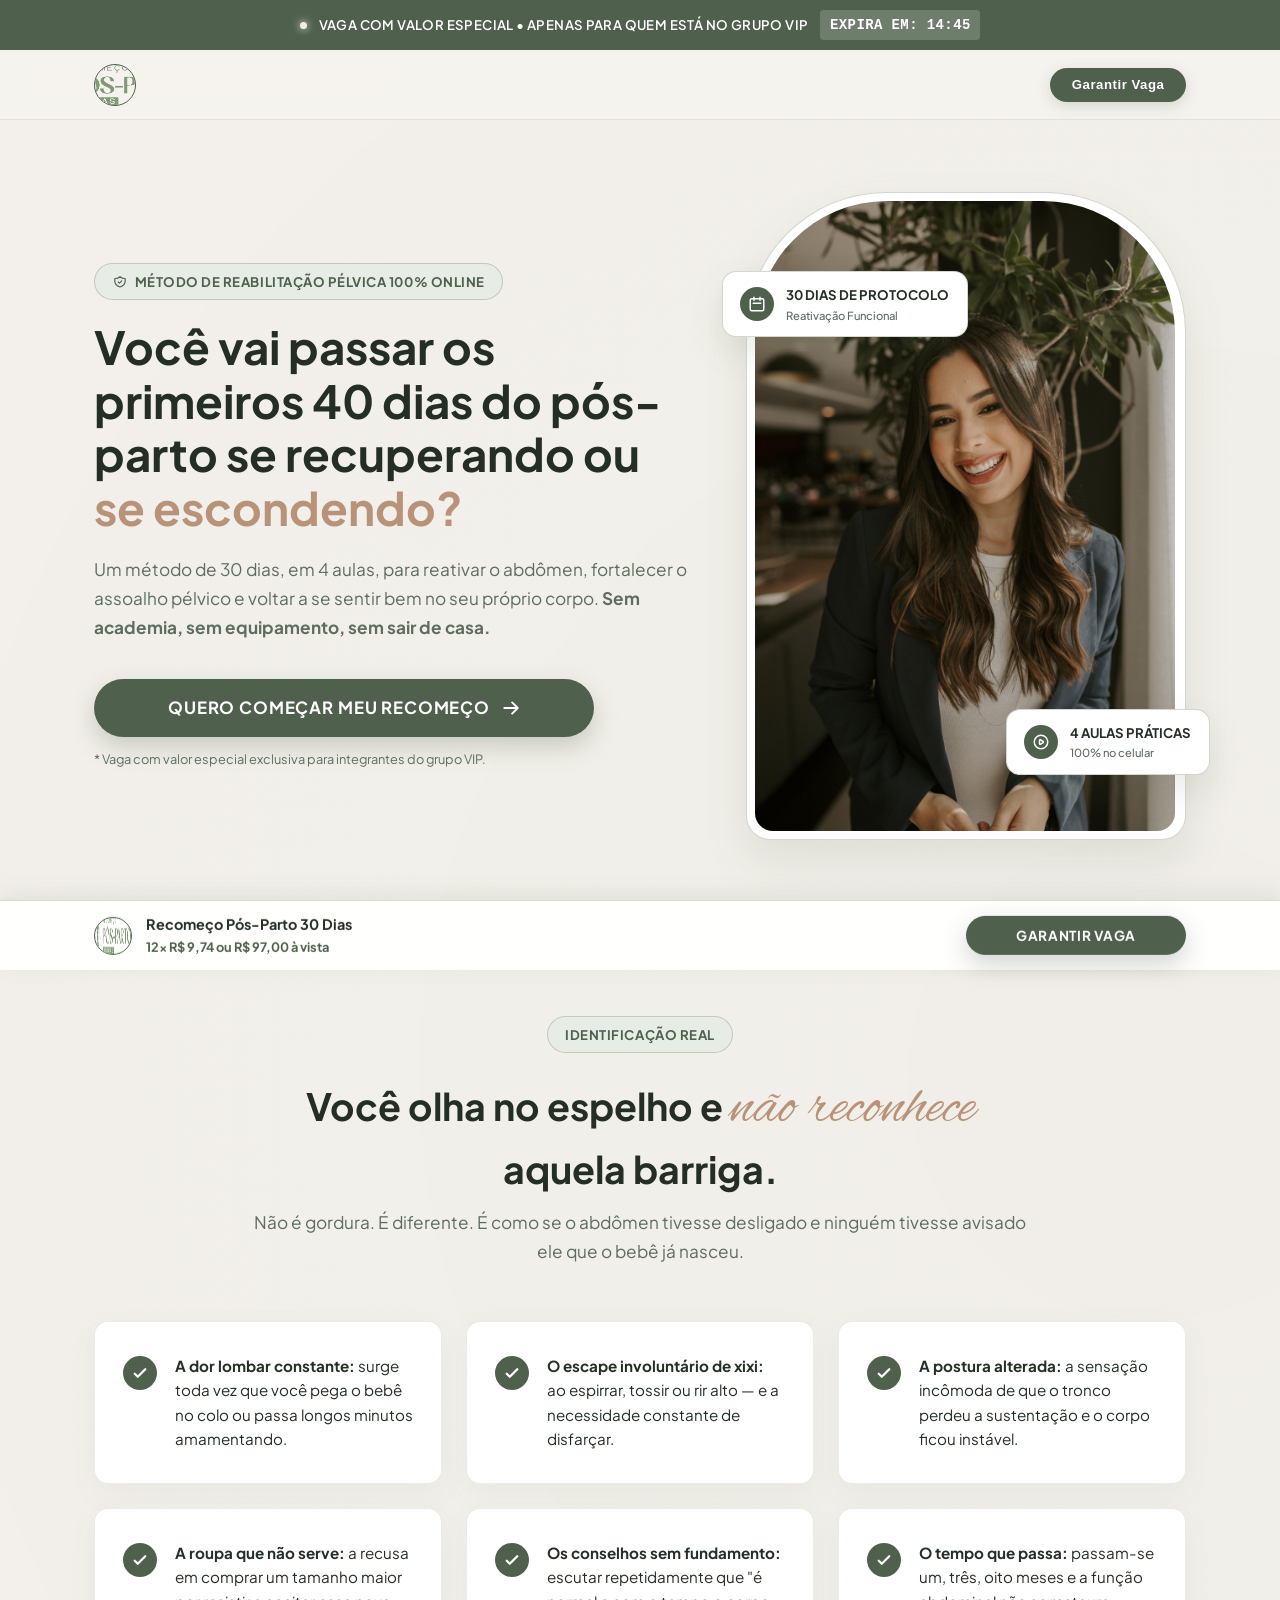
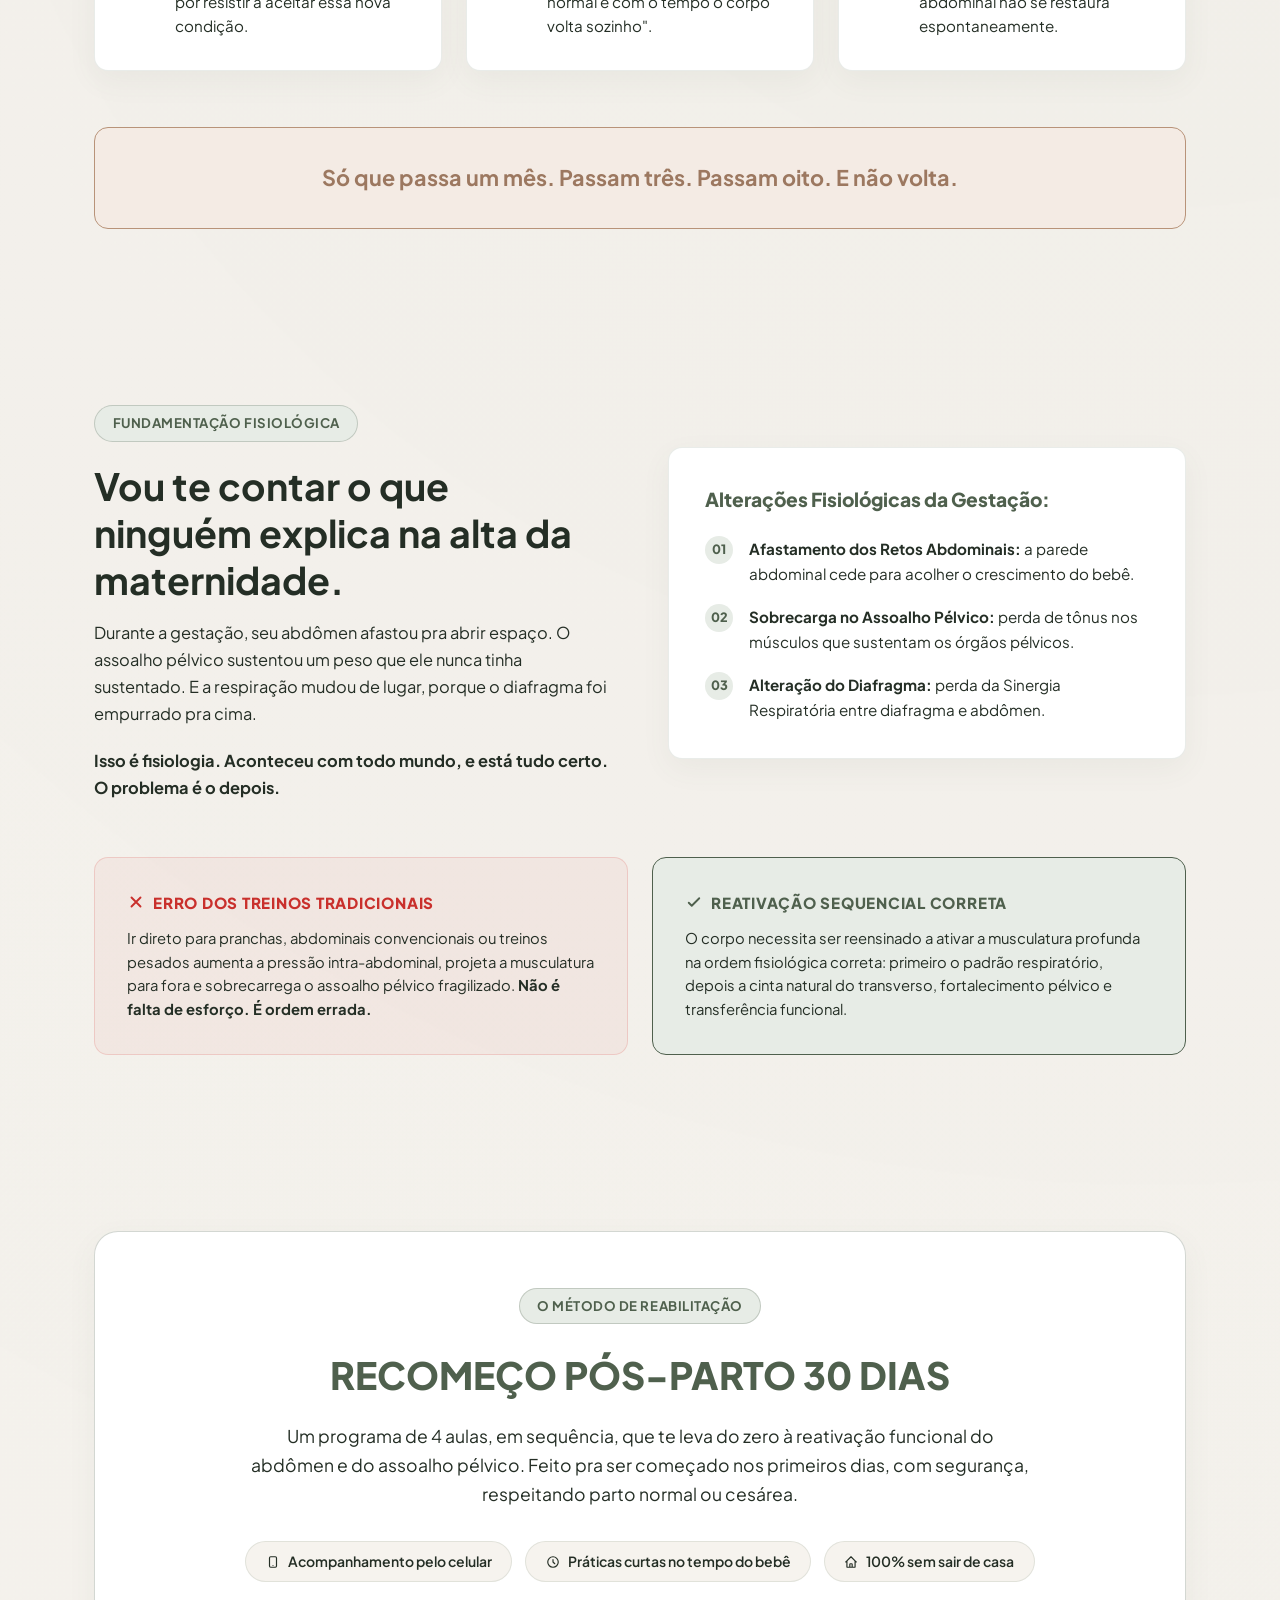
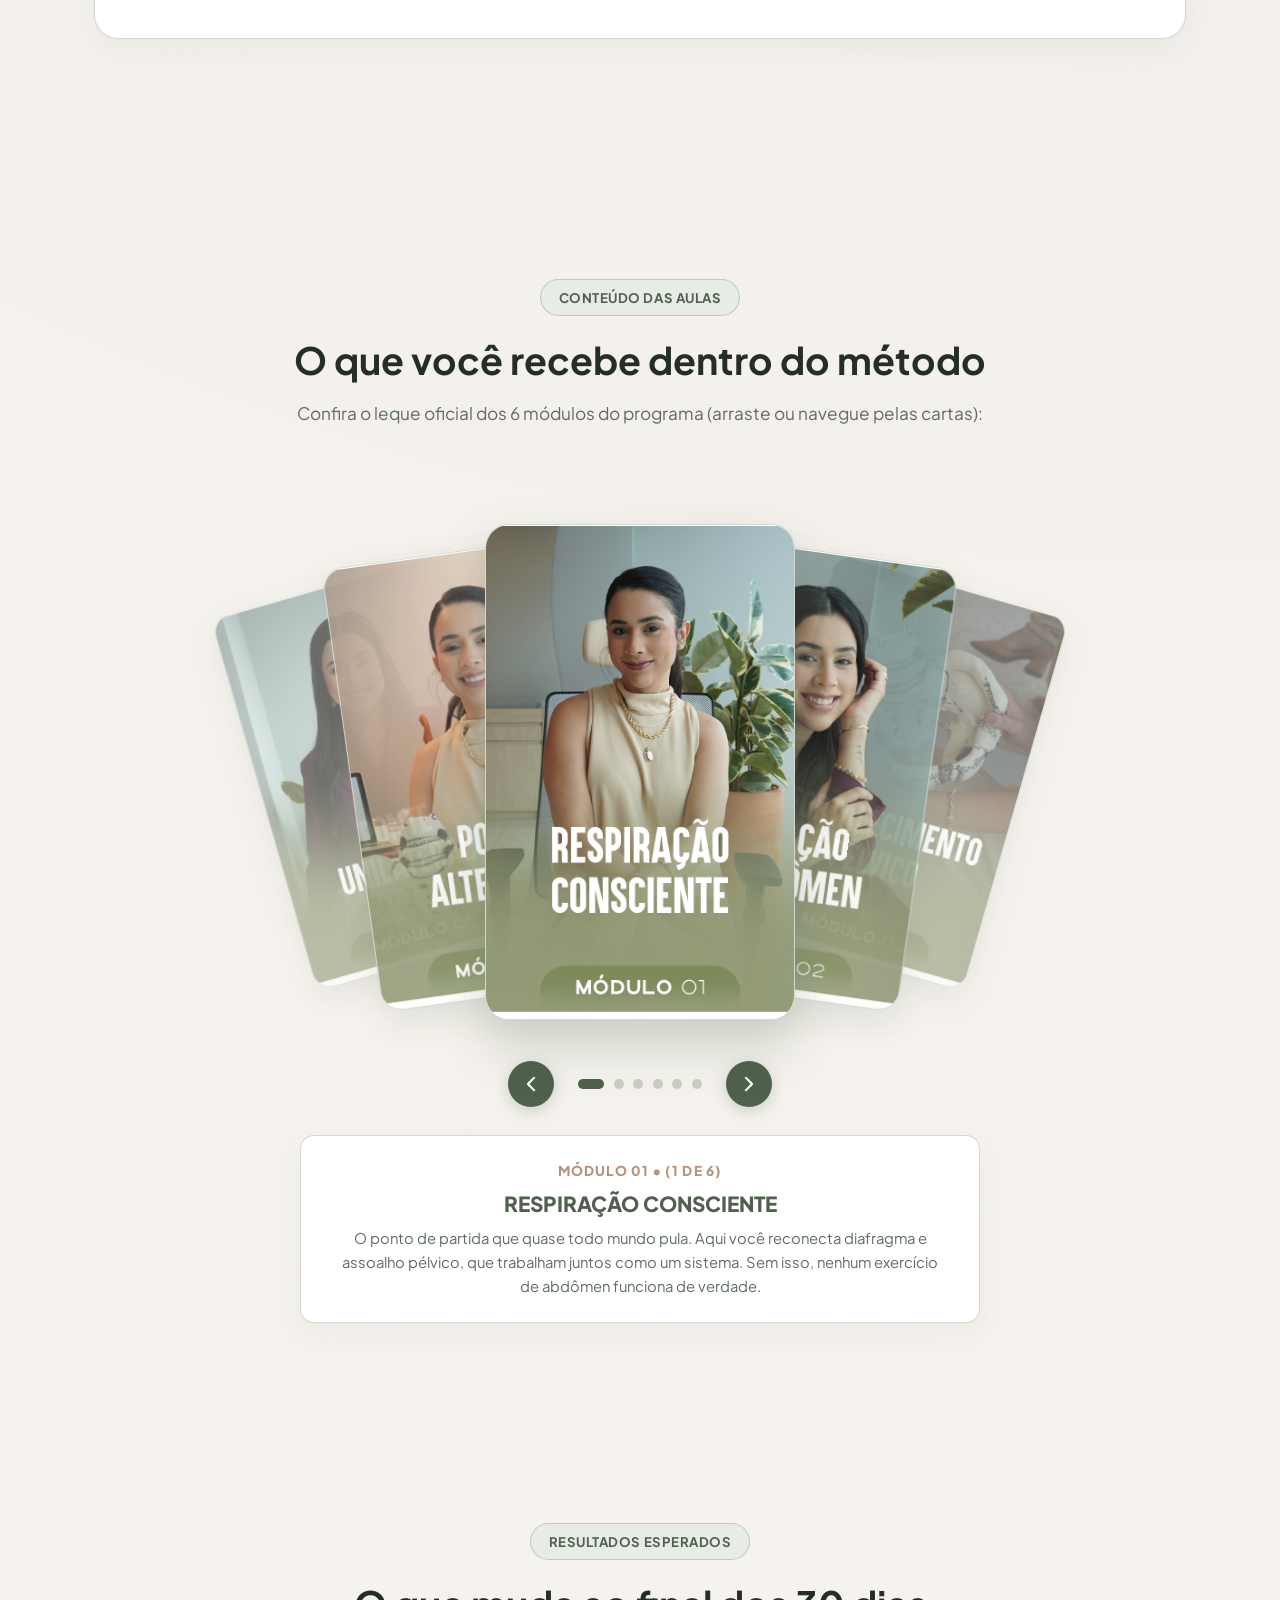
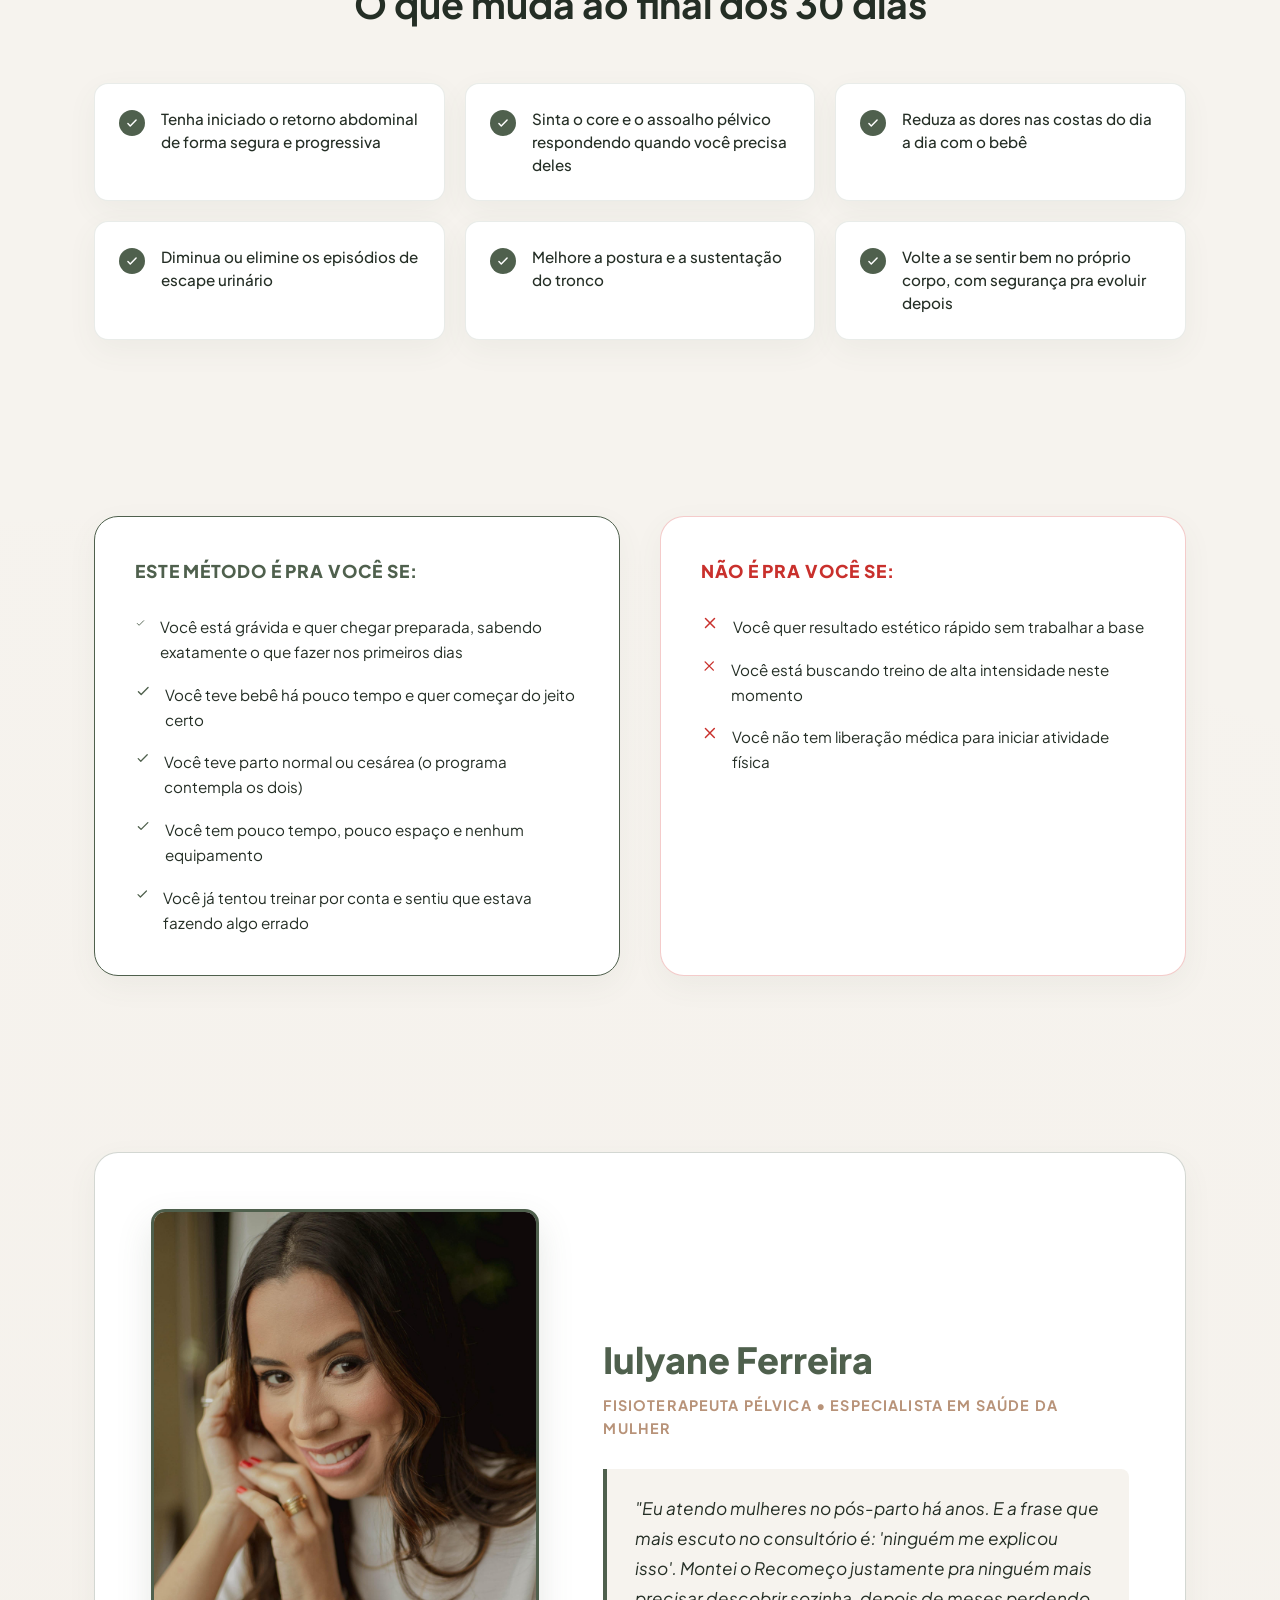
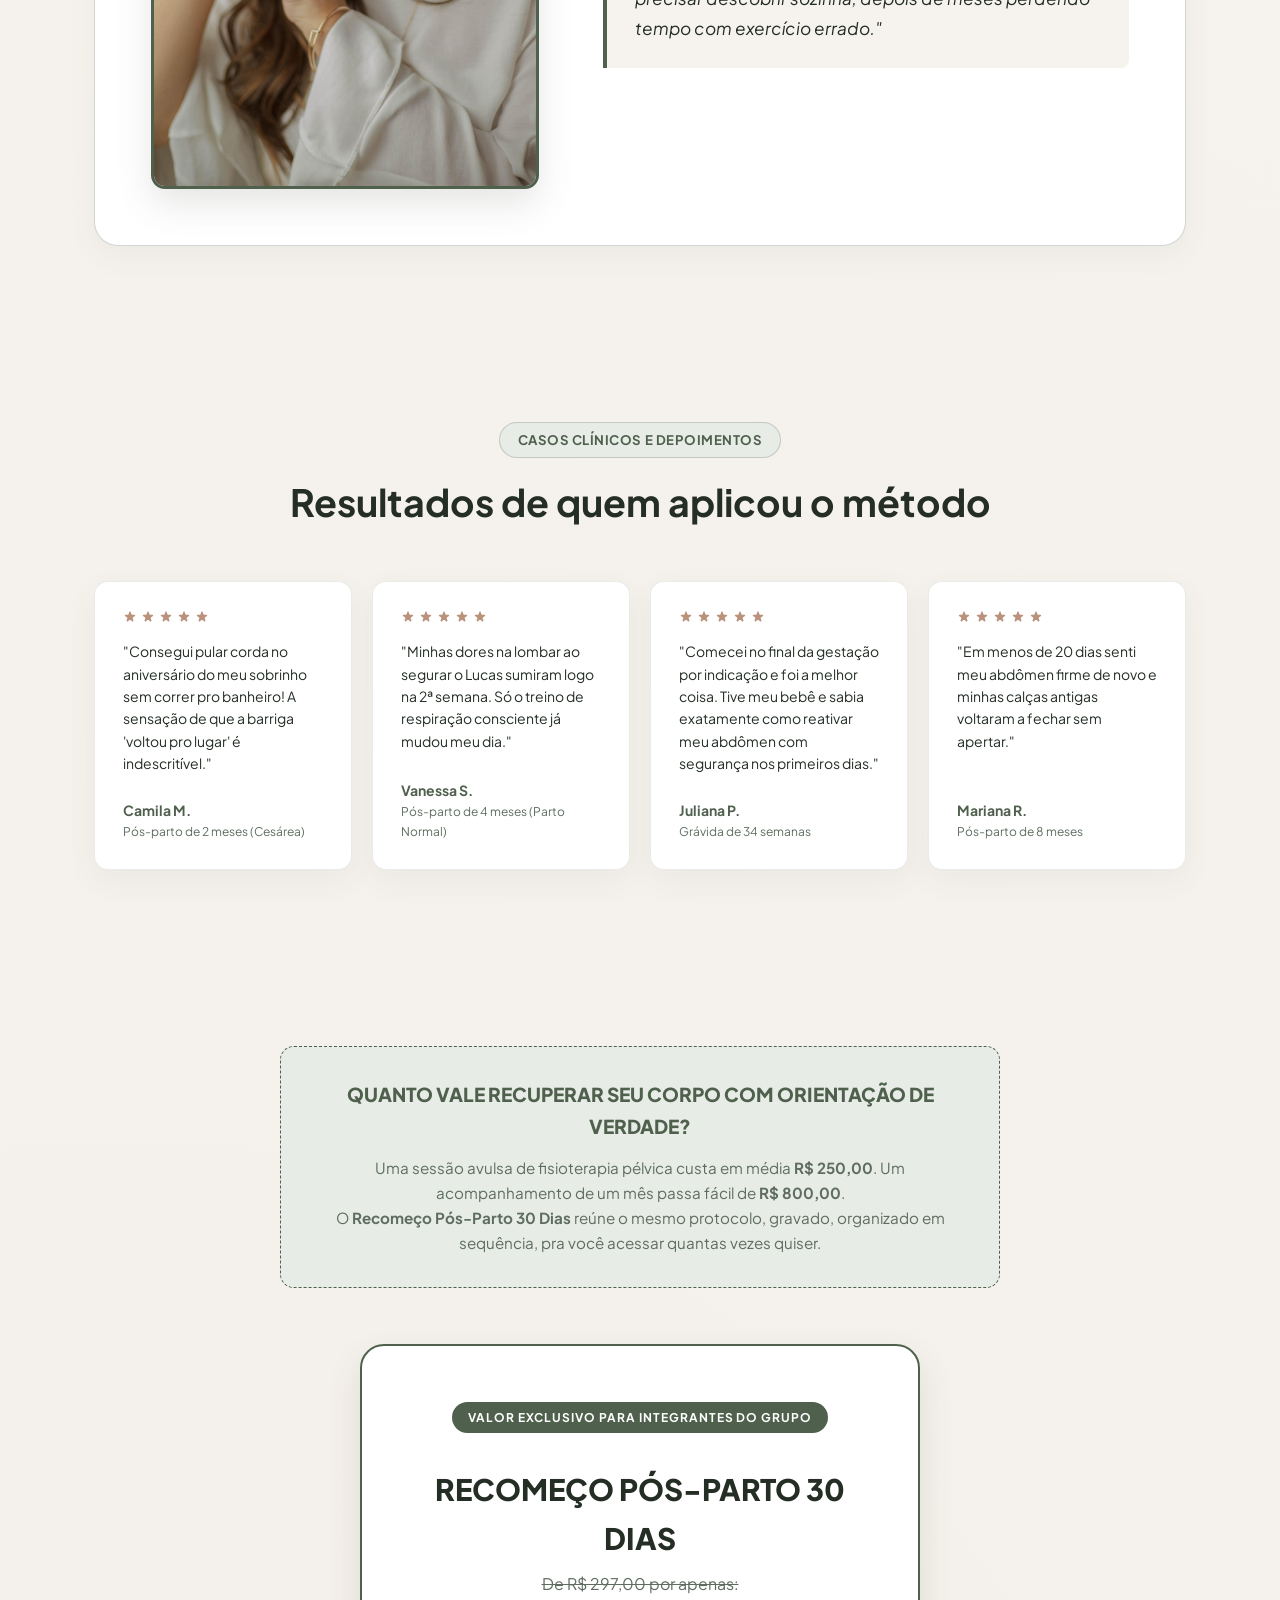
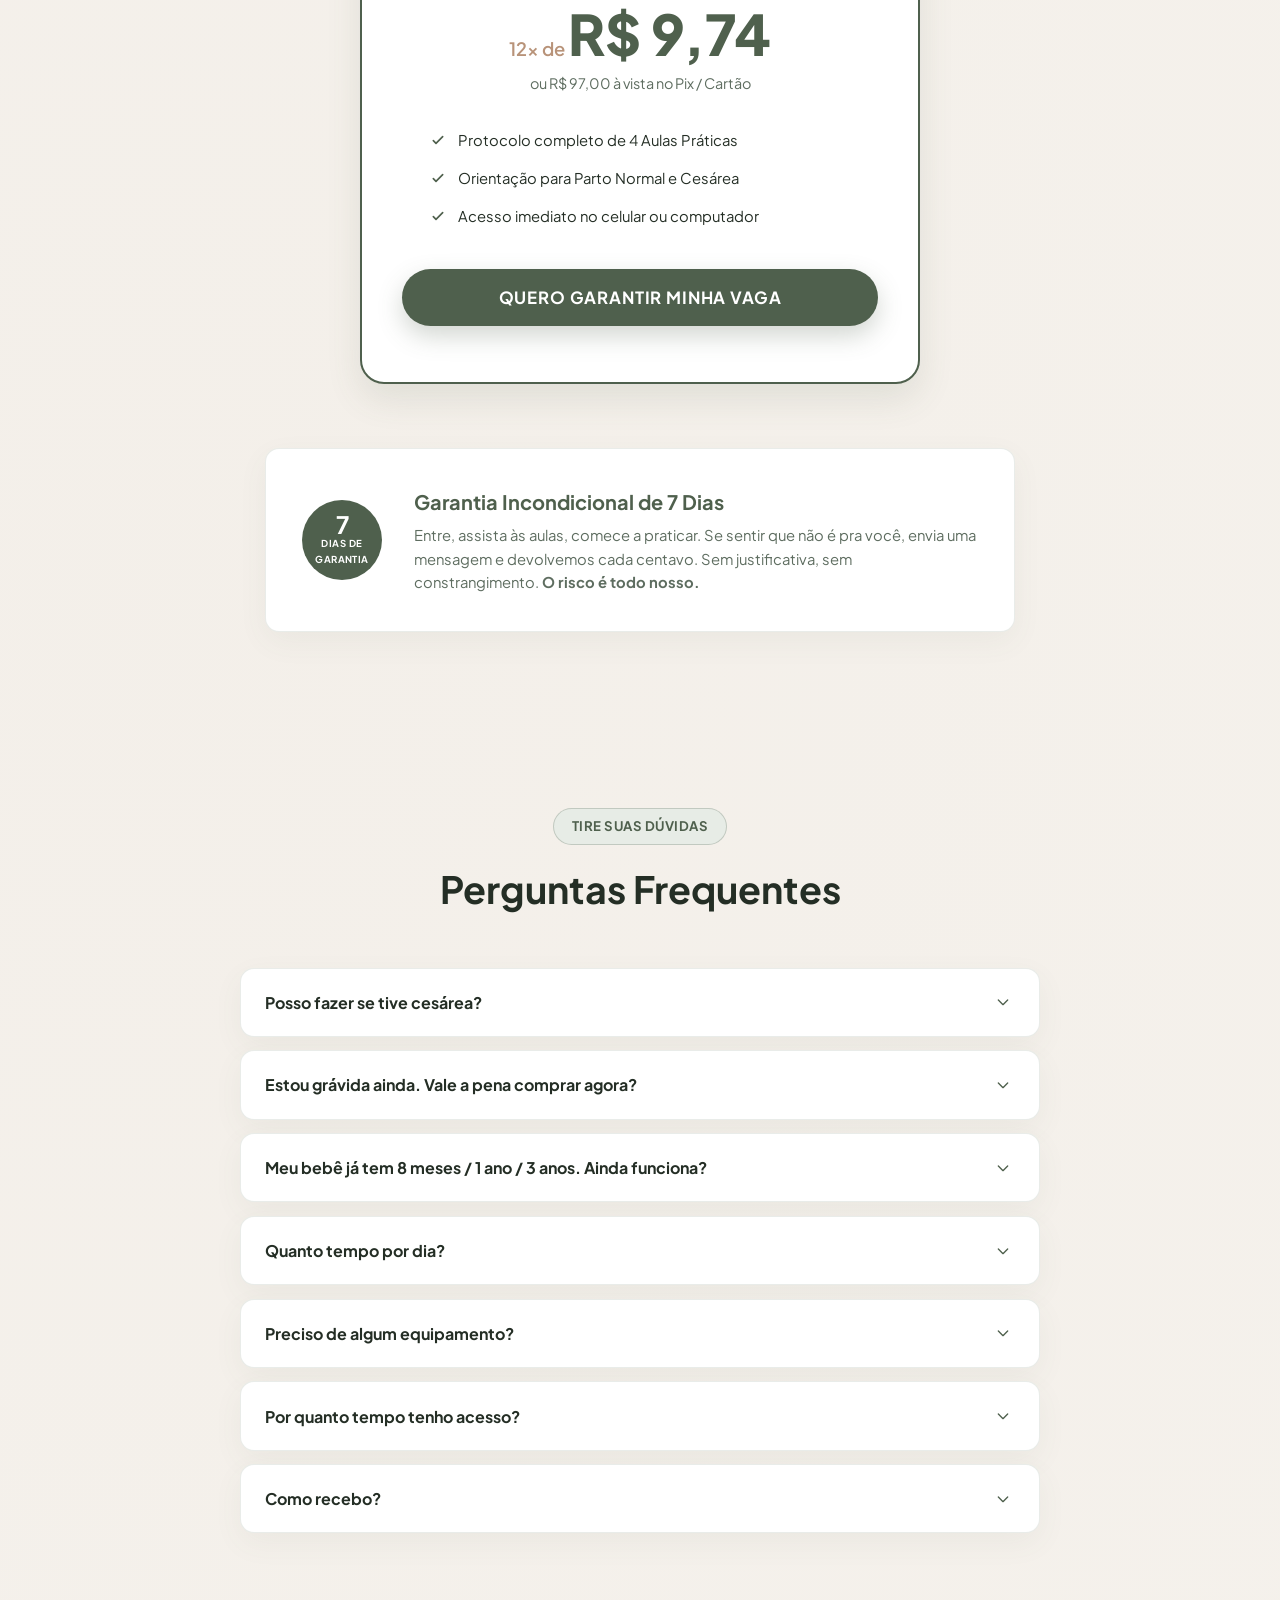
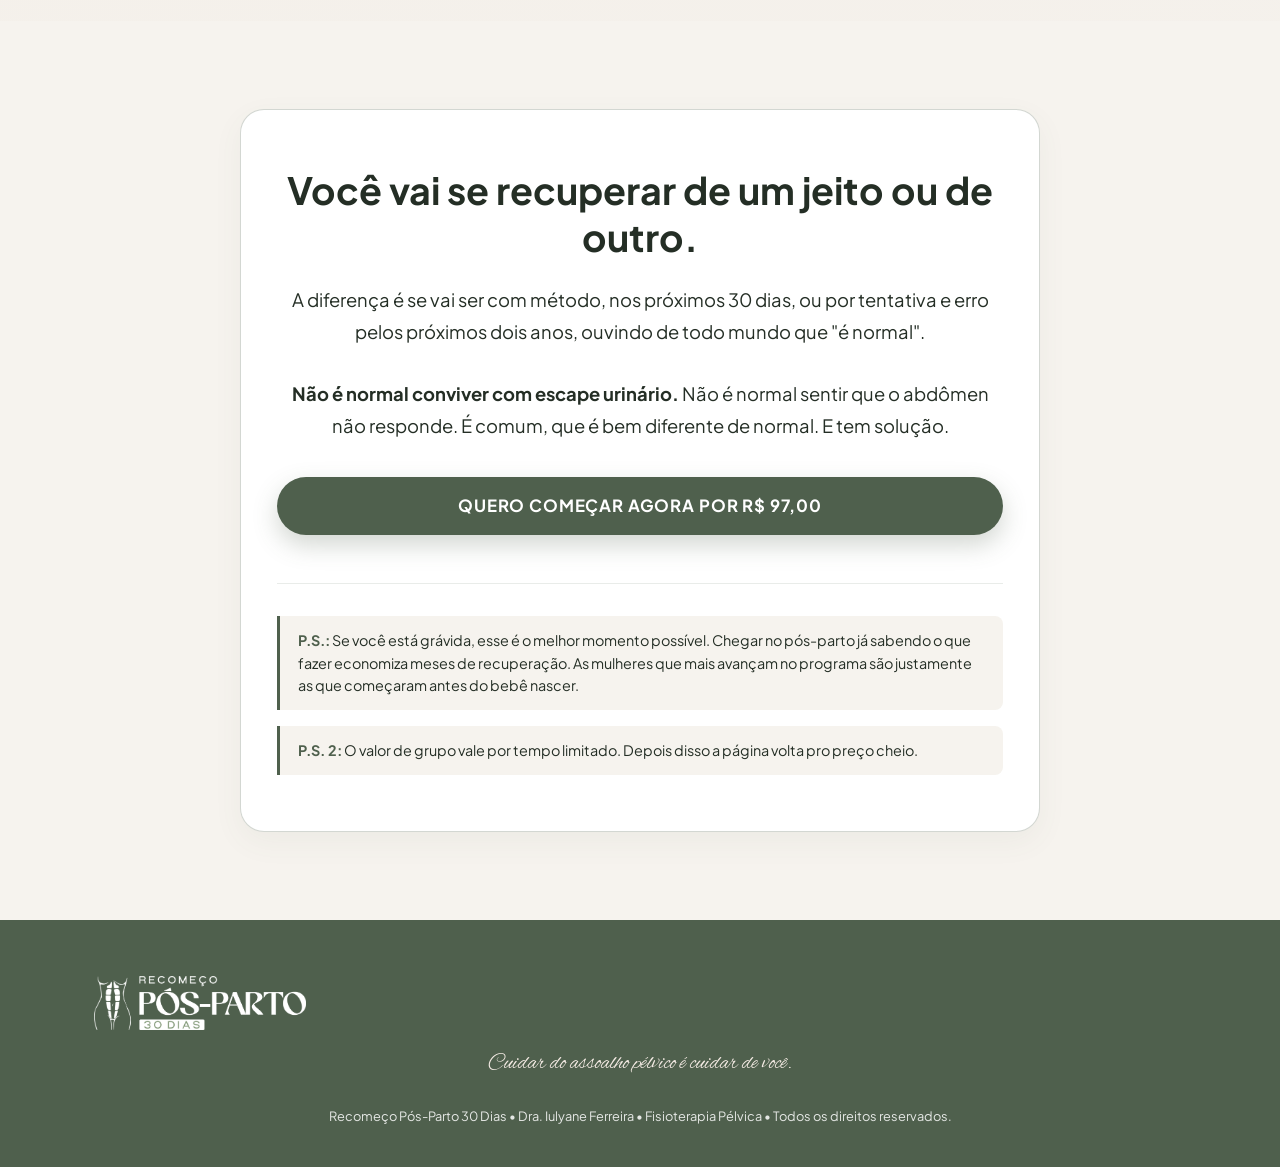
==== index.html @ 19f6bda5 "Initial commit: site fisioiuly Co-Authored-By: Claude Sonnet 5 <noreply@anthropic.com>" ====
<!DOCTYPE html>
<html lang="pt-BR">
<head>
  <meta charset="UTF-8">
  <meta name="viewport" content="width=device-width, initial-scale=1.0">
  
  <!-- 1. TITLE E DESCRIPTION -->
  <title>Recomeço Pós-Parto 30 Dias | Dra. Iulyane Ferreira</title>
  <meta name="description" content="Método de 30 dias para reativação abdominal e fortalecimento pélvico no pós-parto. Vagas com valor especial exclusivas para o grupo VIP. Garanta a sua.">
  <meta name="author" content="Iulyane Ferreira">

  <!-- 5. ROBOTS E CANONICAL -->
  <meta name="robots" content="index, follow, max-image-preview:large">
  <link rel="canonical" href="https://recomecoposparto.com.br/recomeco-30-dias">

  <!-- 3. OPEN GRAPH & TWITTER CARDS -->
  <meta property="og:locale" content="pt_BR">
  <meta property="og:type" content="website">
  <meta property="og:title" content="Recomeço Pós-Parto 30 Dias | Dra. Iulyane Ferreira">
  <meta property="og:description" content="Reative seu abdômen e fortaleça o assoalho pélvico em 30 dias com a Fisioterapeuta Pélvica Iulyane Ferreira. Vagas exclusivas de grupo.">
  <meta property="og:image" content="https://recomecoposparto.com.br/assets/images/logo_verde.png">
  <meta property="og:image:width" content="1200">
  <meta property="og:image:height" content="630">
  <meta property="og:image:alt" content="Logo Recomeço Pós-Parto 30 Dias - Dra. Iulyane Ferreira">
  <meta property="og:site_name" content="Recomeço Pós-Parto 30 Dias">

  <meta name="twitter:card" content="summary_large_image">
  <meta name="twitter:title" content="Recomeço Pós-Parto 30 Dias | Dra. Iulyane Ferreira">
  <meta name="twitter:description" content="Programa de 30 dias para reativação funcional abdominal e pélvica no pós-parto.">
  <meta name="twitter:image" content="https://recomecoposparto.com.br/assets/images/logo_verde.png">

  <!-- FAVICON LOCAL -->
  <link rel="icon" type="image/png" sizes="32x32" href="assets/images/logo_verde.png">
  <link rel="apple-touch-icon" href="assets/images/logo_verde.png">

  <!-- Google Fonts: Alex Brush (Assinatura) + Plus Jakarta Sans + Cormorant Garamond -->
  <link rel="preconnect" href="https://fonts.googleapis.com">
  <link rel="preconnect" href="https://fonts.gstatic.com" crossorigin>
  <link href="https://fonts.googleapis.com/css2?family=Alex+Brush&family=Cormorant+Garamond:ital,wght@0,400;0,600;0,700;1,400&family=Plus+Jakarta+Sans:wght@300;400;500;600;700;800&display=swap" rel="stylesheet">
  
  <!-- Stylesheet -->
  <link rel="stylesheet" href="styles.css">

  <!-- 2. SCHEMA.ORG ESPECÍFICO DE CURSO (JSON-LD) -->
  <script type="application/ld+json">
  {
    "@context": "https://schema.org",
    "@type": "Course",
    "name": "Recomeço Pós-Parto 30 Dias",
    "description": "Programa de 30 dias, em 4 aulas, para reativar o abdômen, fortalecer o assoalho pélvico e restaurar a função corporal no pós-parto.",
    "provider": {
      "@type": "Person",
      "name": "Iulyane Ferreira",
      "jobTitle": "Fisioterapeuta Pélvica",
      "image": "assets/images/iuly_1.jpg"
    },
    "courseMode": "online",
    "educationalCredentialAwarded": "Certificado de Conclusão do Método Recomeço",
    "hasCourseInstance": {
      "@type": "CourseInstance",
      "courseMode": "online",
      "courseWorkload": "PT4H",
      "offers": {
        "@type": "Offer",
        "price": "97.00",
        "priceCurrency": "BRL",
        "availability": "https://schema.org/LimitedAvailability",
        "url": "https://pay.hub.la/Tvap7CYGVwoqxXPiv1IM",
        "validFrom": "2026-07-27"
      }
    }
  }
  </script>
</head>
<body>

  <!-- TOP ANNOUNCEMENT BAR -->
  <div class="top-bar">
    <div class="container top-bar-inner">
      <span class="pulse-dot"></span>
      <span>VAGA COM VALOR ESPECIAL • APENAS PARA QUEM ESTÁ NO GRUPO VIP</span>
      <span class="countdown-box">EXPIRA EM: <strong id="timer-count">14:52</strong></span>
    </div>
  </div>

  <!-- SITE HEADER / NAVBAR COM A LOGO OFICIAL VERDE -->
  <header class="site-header">
    <div class="container nav-wrapper">
      <div class="brand-logo">
        <img src="assets/images/logo_verde.png" alt="Logo Oficial Recomeço Pós-Parto 30 Dias - Dra. Iulyane Ferreira" class="brand-logo-img">
      </div>
      <button type="button" class="nav-cta open-modal-btn">Garantir Vaga</button>
    </div>
  </header>

  <main id="main-content">
    <!-- SEÇÃO 1 — ABERTURA (HERO) -->
    <section class="hero-section" id="hero">
      <div class="container hero-grid">
        <div class="hero-content">
          <div class="badge-tag">
            <svg width="14" height="14" fill="none" stroke="currentColor" stroke-width="2" viewBox="0 0 24 24"><path stroke-linecap="round" stroke-linejoin="round" d="M9 12l2 2 4-4m5.618-4.016A11.955 11.955 0 0112 2.944a11.955 11.955 0 01-8.618 3.04A12.02 12.02 0 003 9c0 5.591 3.824 10.29 9 11.622 5.176-1.332 9-6.03 9-11.622 0-1.042-.133-2.052-.382-3.016z"/></svg>
            Método de Reabilitação Pélvica 100% Online
          </div>
          
          <h1 class="hero-title">
            Você vai passar os primeiros 40 dias do pós-parto se recuperando ou <span class="text-nude">se escondendo?</span>
          </h1>
          
          <p class="hero-subtitle">
            Um método de 30 dias, em 4 aulas, para reativar o abdômen, fortalecer o assoalho pélvico e voltar a se sentir bem no seu próprio corpo. <strong>Sem academia, sem equipamento, sem sair de casa.</strong>
          </p>

          <div class="hero-cta-group">
            <button type="button" class="btn-primary open-modal-btn">
              QUERO COMEÇAR MEU RECOMEÇO
              <svg width="18" height="18" fill="none" stroke="currentColor" stroke-width="2.5" viewBox="0 0 24 24"><path stroke-linecap="round" stroke-linejoin="round" d="M13.5 4.5L21 12m0 0l-7.5 7.5M21 12H3"/></svg>
            </button>
            <span style="font-size:0.8rem; color:var(--text-muted); margin-top:0.75rem; display:block;">
              * Vaga com valor especial exclusiva para integrantes do grupo VIP.
            </span>
          </div>
        </div>

        <div class="hero-image-wrapper">
          <div class="hero-img-frame">
            <img src="assets/images/iuly_1.jpg" alt="Dra. Iulyane Ferreira sorrindo em seu consultório de fisioterapia pélvica">
            
            <div class="float-card float-card-1">
              <div class="float-icon">
                <svg width="18" height="18" fill="none" stroke="currentColor" stroke-width="2" viewBox="0 0 24 24"><path stroke-linecap="round" stroke-linejoin="round" d="M8 7V3m8 4V3m-9 8h10M5 21h14a2 2 0 002-2V7a2 2 0 00-2-2H5a2 2 0 00-2 2v12a2 2 0 002 2z"/></svg>
              </div>
              <div>
                <div>30 DIAS DE PROTOCOLO</div>
                <div style="font-size:0.7rem; font-weight:500; color:var(--text-muted);">Reativação Funcional</div>
              </div>
            </div>

            <div class="float-card float-card-2">
              <div class="float-icon">
                <svg width="18" height="18" fill="none" stroke="currentColor" stroke-width="2" viewBox="0 0 24 24"><path stroke-linecap="round" stroke-linejoin="round" d="M14.752 11.168l-3.197-2.132A1 1 0 0010 9.87v4.263a1 1 0 001.555.832l3.197-2.132a1 1 0 000-1.664z"/><path stroke-linecap="round" stroke-linejoin="round" d="M21 12a9 9 0 11-18 0 9 9 0 0118 0z"/></svg>
              </div>
              <div>
                <div>4 AULAS PRÁTICAS</div>
                <div style="font-size:0.7rem; font-weight:500; color:var(--text-muted);">100% no celular</div>
              </div>
            </div>
          </div>
        </div>
      </div>
    </section>

    <!-- SEÇÃO 2 — A DOR -->
    <section class="section-padding" id="dor">
      <div class="container">
        <div class="section-header">
          <div class="badge-tag">Identificação Real</div>
          <h2 class="section-title">
            Você olha no espelho e <span class="font-script" style="font-size:1.6em; color:var(--accent-nude);">não reconhece</span> aquela barriga.
          </h2>
          <p class="section-subtitle">
            Não é gordura. É diferente. É como se o abdômen tivesse desligado e ninguém tivesse avisado ele que o bebê já nasceu.
          </p>
        </div>

        <div class="pain-grid">
          <div class="pain-card">
            <div class="sage-check-badge">
              <svg width="18" height="18" fill="none" stroke="currentColor" stroke-width="3" viewBox="0 0 24 24"><path stroke-linecap="round" stroke-linejoin="round" d="M5 13l4 4L19 7"/></svg>
            </div>
            <p><strong>A dor lombar constante:</strong> surge toda vez que você pega o bebê no colo ou passa longos minutos amamentando.</p>
          </div>

          <div class="pain-card">
            <div class="sage-check-badge">
              <svg width="18" height="18" fill="none" stroke="currentColor" stroke-width="3" viewBox="0 0 24 24"><path stroke-linecap="round" stroke-linejoin="round" d="M5 13l4 4L19 7"/></svg>
            </div>
            <p><strong>O escape involuntário de xixi:</strong> ao espirrar, tossir ou rir alto — e a necessidade constante de disfarçar.</p>
          </div>

          <div class="pain-card">
            <div class="sage-check-badge">
              <svg width="18" height="18" fill="none" stroke="currentColor" stroke-width="3" viewBox="0 0 24 24"><path stroke-linecap="round" stroke-linejoin="round" d="M5 13l4 4L19 7"/></svg>
            </div>
            <p><strong>A postura alterada:</strong> a sensação incômoda de que o tronco perdeu a sustentação e o corpo ficou instável.</p>
          </div>

          <div class="pain-card">
            <div class="sage-check-badge">
              <svg width="18" height="18" fill="none" stroke="currentColor" stroke-width="3" viewBox="0 0 24 24"><path stroke-linecap="round" stroke-linejoin="round" d="M5 13l4 4L19 7"/></svg>
            </div>
            <p><strong>A roupa que não serve:</strong> a recusa em comprar um tamanho maior por resistir a aceitar essa nova condição.</p>
          </div>

          <div class="pain-card">
            <div class="sage-check-badge">
              <svg width="18" height="18" fill="none" stroke="currentColor" stroke-width="3" viewBox="0 0 24 24"><path stroke-linecap="round" stroke-linejoin="round" d="M5 13l4 4L19 7"/></svg>
            </div>
            <p><strong>Os conselhos sem fundamento:</strong> escutar repetidamente que "é normal e com o tempo o corpo volta sozinho".</p>
          </div>

          <div class="pain-card">
            <div class="sage-check-badge">
              <svg width="18" height="18" fill="none" stroke="currentColor" stroke-width="3" viewBox="0 0 24 24"><path stroke-linecap="round" stroke-linejoin="round" d="M5 13l4 4L19 7"/></svg>
            </div>
            <p><strong>O tempo que passa:</strong> passam-se um, três, oito meses e a função abdominal não se restaura espontaneamente.</p>
          </div>
        </div>

        <div class="pain-highlight-box">
          Só que passa um mês. Passam três. Passam oito. E não volta.
        </div>
      </div>
    </section>

    <!-- SEÇÃO 3 — A VIRADA -->
    <section class="section-padding" id="a-virada">
      <div class="container">
        <div class="turning-grid">
          <div>
            <div class="badge-tag">Fundamentação Fisiológica</div>
            <h2 class="section-title">Vou te contar o que ninguém explica na alta da maternidade.</h2>
            <p style="color:var(--text-dark); font-size:1.025rem; margin-bottom:1.25rem;">
              Durante a gestação, seu abdômen afastou pra abrir espaço. O assoalho pélvico sustentou um peso que ele nunca tinha sustentado. E a respiração mudou de lugar, porque o diafragma foi empurrado pra cima.
            </p>
            <p style="color:var(--text-dark); font-size:1.025rem;">
              <strong>Isso é fisiologia. Aconteceu com todo mundo, e está tudo certo. O problema é o depois.</strong>
            </p>
          </div>

          <div class="physiology-box">
            <h3 style="font-family: var(--font-heading); color: var(--accent-sage); font-size: 1.2rem; font-weight:800; margin-bottom: 0.5rem;">Alterações Fisiológicas da Gestação:</h3>
            <ul class="physiology-list">
              <li>
                <div class="physiology-num">01</div>
                <div><strong>Afastamento dos Retos Abdominais:</strong> a parede abdominal cede para acolher o crescimento do bebê.</div>
              </li>
              <li>
                <div class="physiology-num">02</div>
                <div><strong>Sobrecarga no Assoalho Pélvico:</strong> perda de tônus nos músculos que sustentam os órgãos pélvicos.</div>
              </li>
              <li>
                <div class="physiology-num">03</div>
                <div><strong>Alteração do Diafragma:</strong> perda da Sinergia Respiratória entre diafragma e abdômen.</div>
              </li>
            </ul>
          </div>
        </div>

        <div class="vs-comparison">
          <div class="vs-card vs-wrong">
            <h4>
              <svg width="18" height="18" fill="none" stroke="currentColor" stroke-width="2.5" viewBox="0 0 24 24"><path stroke-linecap="round" stroke-linejoin="round" d="M6 18L18 6M6 6l12 12"/></svg>
              ERRO DOS TREINOS TRADICIONAIS
            </h4>
            <p>
              Ir direto para pranchas, abdominais convencionais ou treinos pesados aumenta a pressão intra-abdominal, projeta a musculatura para fora e sobrecarrega o assoalho pélvico fragilizado. <strong>Não é falta de esforço. É ordem errada.</strong>
            </p>
          </div>

          <div class="vs-card vs-right">
            <h4>
              <svg width="18" height="18" fill="none" stroke="currentColor" stroke-width="2.5" viewBox="0 0 24 24"><path stroke-linecap="round" stroke-linejoin="round" d="M5 13l4 4L19 7"/></svg>
              REATIVAÇÃO SEQUENCIAL CORRETA
            </h4>
            <p>
              O corpo necessita ser reensinado a ativar a musculatura profunda na ordem fisiológica correta: primeiro o padrão respiratório, depois a cinta natural do transverso, fortalecimento pélvico e transferência funcional.
            </p>
          </div>
        </div>
      </div>
    </section>

    <!-- SEÇÃO 4 — A SOLUÇÃO -->
    <section class="section-padding" id="solucao">
      <div class="container">
        <div class="solution-banner">
          <div class="badge-tag">O Método de Reabilitação</div>
          <h2 class="solution-title">RECOMEÇO PÓS-PARTO 30 DIAS</h2>
          <p class="solution-desc">
            Um programa de 4 aulas, em sequência, que te leva do zero à reativação funcional do abdômen e do assoalho pélvico. Feito pra ser começado nos primeiros dias, com segurança, respeitando parto normal ou cesárea.
          </p>

          <div class="solution-pills">
            <span class="pill-item">
              <svg width="14" height="14" fill="none" stroke="currentColor" stroke-width="2" viewBox="0 0 24 24"><path stroke-linecap="round" stroke-linejoin="round" d="M12 18h.01M8 21h8a2 2 0 002-2V5a2 2 0 00-2-2H8a2 2 0 00-2 2v14a2 2 0 002 2z"/></svg>
              Acompanhamento pelo celular
            </span>
            <span class="pill-item">
              <svg width="14" height="14" fill="none" stroke="currentColor" stroke-width="2" viewBox="0 0 24 24"><path stroke-linecap="round" stroke-linejoin="round" d="M12 8v4l3 3m6-3a9 9 0 11-18 0 9 9 0 0118 0z"/></svg>
              Práticas curtas no tempo do bebê
            </span>
            <span class="pill-item">
              <svg width="14" height="14" fill="none" stroke="currentColor" stroke-width="2" viewBox="0 0 24 24"><path stroke-linecap="round" stroke-linejoin="round" d="M3 12l2-2m0 0l7-7 7 7M5 10v10a1 1 0 001 1h3m10-11l2 2m-2-2v10a1 1 0 01-1 1h-3m-6 0a1 1 0 001-1v-4a1 1 0 011-1h2a1 1 0 011 1v4a1 1 0 001 1m-6 0h6"/></svg>
              100% sem sair de casa
            </span>
          </div>
        </div>
      </div>
    </section>

    <!-- SEÇÃO 5 — CARROSSEL DE BARALHO DOS MÓDULOS (CARTAS INTEIRAS / SEM CORTAR) -->
    <section class="section-padding" id="aulas">
      <div class="container">
        <div class="section-header">
          <div class="badge-tag">Conteúdo das Aulas</div>
          <h2 class="section-title">O que você recebe dentro do método</h2>
          <p class="section-subtitle">Confira o leque oficial dos 6 módulos do programa (arraste ou navegue pelas cartas):</p>
        </div>

        <div class="deck-carousel-wrapper">
          <div class="cards-deck" id="cards-deck">
            <!-- Módulo 1 -->
            <div class="deck-card pos-0" data-index="0">
              <img src="assets/images/modulo_1.png" alt="Capa Completa Módulo 1 - Respiração Consciente" class="deck-card-img">
            </div>

            <!-- Módulo 2 -->
            <div class="deck-card pos-1" data-index="1">
              <img src="assets/images/modulo_2.png" alt="Capa Completa Módulo 2 - Ativação do Abdômen" class="deck-card-img">
            </div>

            <!-- Módulo 3 -->
            <div class="deck-card pos-2" data-index="2">
              <img src="assets/images/modulo_3.png" alt="Capa Completa Módulo 3 - Fortalecimento Pélvico" class="deck-card-img">
            </div>

            <!-- Módulo 4 -->
            <div class="deck-card pos-hidden" data-index="3">
              <img src="assets/images/modulo_4.png" alt="Capa Completa Módulo 4 - Movimentos Funcionais" class="deck-card-img">
            </div>

            <!-- Módulo 5 -->
            <div class="deck-card pos-hidden" data-index="4">
              <img src="assets/images/modulo_5.png" alt="Capa Completa Módulo 5 - Guias & Materiais de Apoio" class="deck-card-img">
            </div>

            <!-- Módulo 6 -->
            <div class="deck-card pos--1" data-index="5">
              <img src="assets/images/modulo_6.png" alt="Capa Completa Módulo 6 - Evolução Pós-30 Dias" class="deck-card-img">
            </div>
          </div>

          <!-- Controles de Navegação -->
          <div class="deck-controls">
            <button type="button" class="deck-nav-btn" id="deck-prev" aria-label="Módulo Anterior">
              <svg width="20" height="20" fill="none" stroke="currentColor" stroke-width="2.5" viewBox="0 0 24 24"><path stroke-linecap="round" stroke-linejoin="round" d="M15.75 19.5L8.25 12l7.5-7.5"/></svg>
            </button>

            <div class="deck-dots">
              <span class="deck-dot active" data-dot="0"></span>
              <span class="deck-dot" data-dot="1"></span>
              <span class="deck-dot" data-dot="2"></span>
              <span class="deck-dot" data-dot="3"></span>
              <span class="deck-dot" data-dot="4"></span>
              <span class="deck-dot" data-dot="5"></span>
            </div>

            <button type="button" class="deck-nav-btn" id="deck-next" aria-label="Próximo Módulo">
              <svg width="20" height="20" fill="none" stroke="currentColor" stroke-width="2.5" viewBox="0 0 24 24"><path stroke-linecap="round" stroke-linejoin="round" d="M8.25 4.5l7.5 7.5-7.5 7.5"/></svg>
            </button>
          </div>

          <!-- Painel Dinâmico de Detalhes do Módulo Ativo -->
          <div class="active-module-panel" id="active-module-panel">
            <div class="active-module-num" id="active-module-num">Módulo 01 • (1 de 6)</div>
            <h3 class="active-module-title" id="active-module-title">RESPIRAÇÃO CONSCIENTE</h3>
            <p class="active-module-desc" id="active-module-desc">
              O ponto de partida que quase todo mundo pula. Aqui você reconecta diafragma e assoalho pélvico, que trabalham juntos como um sistema. Sem isso, nenhum exercício de abdômen funciona de verdade.
            </p>
          </div>
        </div>
      </div>
    </section>

    <!-- SEÇÃO 6 — O QUE MUDA EM 30 DIAS -->
    <section class="section-padding" id="resultados">
      <div class="container">
        <div class="section-header">
          <div class="badge-tag">Resultados Esperados</div>
          <h2 class="section-title">O que muda ao final dos 30 dias</h2>
        </div>

        <div class="outcomes-grid">
          <div class="outcome-card">
            <div class="outcome-check-vector">
              <svg width="14" height="14" fill="none" stroke="currentColor" stroke-width="2.5" viewBox="0 0 24 24"><path stroke-linecap="round" stroke-linejoin="round" d="M5 13l4 4L19 7"/></svg>
            </div>
            <div class="outcome-text">Tenha iniciado o retorno abdominal de forma segura e progressiva</div>
          </div>

          <div class="outcome-card">
            <div class="outcome-check-vector">
              <svg width="14" height="14" fill="none" stroke="currentColor" stroke-width="2.5" viewBox="0 0 24 24"><path stroke-linecap="round" stroke-linejoin="round" d="M5 13l4 4L19 7"/></svg>
            </div>
            <div class="outcome-text">Sinta o core e o assoalho pélvico respondendo quando você precisa deles</div>
          </div>

          <div class="outcome-card">
            <div class="outcome-check-vector">
              <svg width="14" height="14" fill="none" stroke="currentColor" stroke-width="2.5" viewBox="0 0 24 24"><path stroke-linecap="round" stroke-linejoin="round" d="M5 13l4 4L19 7"/></svg>
            </div>
            <div class="outcome-text">Reduza as dores nas costas do dia a dia com o bebê</div>
          </div>

          <div class="outcome-card">
            <div class="outcome-check-vector">
              <svg width="14" height="14" fill="none" stroke="currentColor" stroke-width="2.5" viewBox="0 0 24 24"><path stroke-linecap="round" stroke-linejoin="round" d="M5 13l4 4L19 7"/></svg>
            </div>
            <div class="outcome-text">Diminua ou elimine os episódios de escape urinário</div>
          </div>

          <div class="outcome-card">
            <div class="outcome-check-vector">
              <svg width="14" height="14" fill="none" stroke="currentColor" stroke-width="2.5" viewBox="0 0 24 24"><path stroke-linecap="round" stroke-linejoin="round" d="M5 13l4 4L19 7"/></svg>
            </div>
            <div class="outcome-text">Melhore a postura e a sustentação do tronco</div>
          </div>

          <div class="outcome-card">
            <div class="outcome-check-vector">
              <svg width="14" height="14" fill="none" stroke="currentColor" stroke-width="2.5" viewBox="0 0 24 24"><path stroke-linecap="round" stroke-linejoin="round" d="M5 13l4 4L19 7"/></svg>
            </div>
            <div class="outcome-text">Volte a se sentir bem no próprio corpo, com segurança pra evoluir depois</div>
          </div>
        </div>
      </div>
    </section>

    <!-- SEÇÃO 7 — PARA QUEM É / NÃO É -->
    <section class="section-padding" id="para-quem">
      <div class="container">
        <div class="target-comparison-grid">
          <div class="target-col target-is-for">
            <h3 class="target-col-title">ESTE MÉTODO É PRA VOCÊ SE:</h3>
            <ul class="target-list">
              <li>
                <svg width="18" height="18" fill="none" stroke="var(--accent-sage)" stroke-width="2" viewBox="0 0 24 24"><path stroke-linecap="round" stroke-linejoin="round" d="M5 13l4 4L19 7"/></svg>
                <span>Você está grávida e quer chegar preparada, sabendo exatamente o que fazer nos primeiros dias</span>
              </li>
              <li>
                <svg width="18" height="18" fill="none" stroke="var(--accent-sage)" stroke-width="2" viewBox="0 0 24 24"><path stroke-linecap="round" stroke-linejoin="round" d="M5 13l4 4L19 7"/></svg>
                <span>Você teve bebê há pouco tempo e quer começar do jeito certo</span>
              </li>
              <li>
                <svg width="18" height="18" fill="none" stroke="var(--accent-sage)" stroke-width="2" viewBox="0 0 24 24"><path stroke-linecap="round" stroke-linejoin="round" d="M5 13l4 4L19 7"/></svg>
                <span>Você teve parto normal ou cesárea (o programa contempla os dois)</span>
              </li>
              <li>
                <svg width="18" height="18" fill="none" stroke="var(--accent-sage)" stroke-width="2" viewBox="0 0 24 24"><path stroke-linecap="round" stroke-linejoin="round" d="M5 13l4 4L19 7"/></svg>
                <span>Você tem pouco tempo, pouco espaço e nenhum equipamento</span>
              </li>
              <li>
                <svg width="18" height="18" fill="none" stroke="var(--accent-sage)" stroke-width="2" viewBox="0 0 24 24"><path stroke-linecap="round" stroke-linejoin="round" d="M5 13l4 4L19 7"/></svg>
                <span>Você já tentou treinar por conta e sentiu que estava fazendo algo errado</span>
              </li>
            </ul>
          </div>

          <div class="target-col target-is-not">
            <h3 class="target-col-title">NÃO É PRA VOCÊ SE:</h3>
            <ul class="target-list">
              <li>
                <svg width="18" height="18" fill="none" stroke="#C9302C" stroke-width="2" viewBox="0 0 24 24"><path stroke-linecap="round" stroke-linejoin="round" d="M6 18L18 6M6 6l12 12"/></svg>
                <span>Você quer resultado estético rápido sem trabalhar a base</span>
              </li>
              <li>
                <svg width="18" height="18" fill="none" stroke="#C9302C" stroke-width="2" viewBox="0 0 24 24"><path stroke-linecap="round" stroke-linejoin="round" d="M6 18L18 6M6 6l12 12"/></svg>
                <span>Você está buscando treino de alta intensidade neste momento</span>
              </li>
              <li>
                <svg width="18" height="18" fill="none" stroke="#C9302C" stroke-width="2" viewBox="0 0 24 24"><path stroke-linecap="round" stroke-linejoin="round" d="M6 18L18 6M6 6l12 12"/></svg>
                <span>Você não tem liberação médica para iniciar atividade física</span>
              </li>
            </ul>
          </div>
        </div>
      </div>
    </section>

    <!-- SEÇÃO 8 — AUTORIDADE -->
    <section class="section-padding" id="autoridade">
      <div class="container">
        <div class="authority-card-brand">
          <div>
            <img src="assets/images/iuly_2.jpg" alt="Dra. Iulyane Ferreira Fisioterapeuta Pélvica Especialista em Saúde da Mulher" class="authority-img-brand">
          </div>
          <div>
            <h2 class="authority-credentials-brand">Iulyane Ferreira</h2>
            <div class="authority-subtitle-brand">Fisioterapeuta Pélvica • Especialista em Saúde da Mulher</div>

            <div class="authority-quote-brand">
              "Eu atendo mulheres no pós-parto há anos. E a frase que mais escuto no consultório é: 'ninguém me explicou isso'. Montei o Recomeço justamente pra ninguém mais precisar descobrir sozinha, depois de meses perdendo tempo com exercício errado."
            </div>
          </div>
        </div>
      </div>
    </section>

    <!-- SEÇÃO 9 — PROVA SOCIAL -->
    <section class="section-padding" id="depoimentos">
      <div class="container">
        <div class="section-header">
          <div class="badge-tag">Casos Clínicos e Depoimentos</div>
          <h2 class="section-title">Resultados de quem aplicou o método</h2>
        </div>

        <div class="social-proof-grid">
          <div class="testimonial-card">
            <div>
              <div class="testimonial-stars-vector">
                <svg width="14" height="14" fill="currentColor" viewBox="0 0 20 20"><path d="M9.049 2.927c.3-.921 1.603-.921 1.902 0l1.07 3.292a1 1 0 00.95.69h3.462c.969 0 1.371 1.24.588 1.81l-2.8 2.034a1 1 0 00-.364 1.118l1.07 3.292c.3.921-.755 1.688-1.54 1.118l-2.8-2.034a1 1 0 00-1.175 0l-2.8 2.034c-.784.57-1.838-.197-1.539-1.118l1.07-3.292a1 1 0 00-.364-1.118L2.98 8.72c-.783-.57-.38-1.81.588-1.81h3.461a1 1 0 00.951-.69l1.07-3.292z"/></svg>
                <svg width="14" height="14" fill="currentColor" viewBox="0 0 20 20"><path d="M9.049 2.927c.3-.921 1.603-.921 1.902 0l1.07 3.292a1 1 0 00.95.69h3.462c.969 0 1.371 1.24.588 1.81l-2.8 2.034a1 1 0 00-.364 1.118l1.07 3.292c.3.921-.755 1.688-1.54 1.118l-2.8-2.034a1 1 0 00-1.175 0l-2.8 2.034c-.784.57-1.838-.197-1.539-1.118l1.07-3.292a1 1 0 00-.364-1.118L2.98 8.72c-.783-.57-.38-1.81.588-1.81h3.461a1 1 0 00.951-.69l1.07-3.292z"/></svg>
                <svg width="14" height="14" fill="currentColor" viewBox="0 0 20 20"><path d="M9.049 2.927c.3-.921 1.603-.921 1.902 0l1.07 3.292a1 1 0 00.95.69h3.462c.969 0 1.371 1.24.588 1.81l-2.8 2.034a1 1 0 00-.364 1.118l1.07 3.292c.3.921-.755 1.688-1.54 1.118l-2.8-2.034a1 1 0 00-1.175 0l-2.8 2.034c-.784.57-1.838-.197-1.539-1.118l1.07-3.292a1 1 0 00-.364-1.118L2.98 8.72c-.783-.57-.38-1.81.588-1.81h3.461a1 1 0 00.951-.69l1.07-3.292z"/></svg>
                <svg width="14" height="14" fill="currentColor" viewBox="0 0 20 20"><path d="M9.049 2.927c.3-.921 1.603-.921 1.902 0l1.07 3.292a1 1 0 00.95.69h3.462c.969 0 1.371 1.24.588 1.81l-2.8 2.034a1 1 0 00-.364 1.118l1.07 3.292c.3.921-.755 1.688-1.54 1.118l-2.8-2.034a1 1 0 00-1.175 0l-2.8 2.034c-.784.57-1.838-.197-1.539-1.118l1.07-3.292a1 1 0 00-.364-1.118L2.98 8.72c-.783-.57-.38-1.81.588-1.81h3.461a1 1 0 00.951-.69l1.07-3.292z"/></svg>
                <svg width="14" height="14" fill="currentColor" viewBox="0 0 20 20"><path d="M9.049 2.927c.3-.921 1.603-.921 1.902 0l1.07 3.292a1 1 0 00.95.69h3.462c.969 0 1.371 1.24.588 1.81l-2.8 2.034a1 1 0 00-.364 1.118l1.07 3.292c.3.921-.755 1.688-1.54 1.118l-2.8-2.034a1 1 0 00-1.175 0l-2.8 2.034c-.784.57-1.838-.197-1.539-1.118l1.07-3.292a1 1 0 00-.364-1.118L2.98 8.72c-.783-.57-.38-1.81.588-1.81h3.461a1 1 0 00.951-.69l1.07-3.292z"/></svg>
              </div>
              <p class="testimonial-text">
                "Consegui pular corda no aniversário do meu sobrinho sem correr pro banheiro! A sensação de que a barriga 'voltou pro lugar' é indescritível."
              </p>
            </div>
            <div>
              <div class="author-name">Camila M.</div>
              <div class="author-meta">Pós-parto de 2 meses (Cesárea)</div>
            </div>
          </div>

          <div class="testimonial-card">
            <div>
              <div class="testimonial-stars-vector">
                <svg width="14" height="14" fill="currentColor" viewBox="0 0 20 20"><path d="M9.049 2.927c.3-.921 1.603-.921 1.902 0l1.07 3.292a1 1 0 00.95.69h3.462c.969 0 1.371 1.24.588 1.81l-2.8 2.034a1 1 0 00-.364 1.118l1.07 3.292c.3.921-.755 1.688-1.54 1.118l-2.8-2.034a1 1 0 00-1.175 0l-2.8 2.034c-.784.57-1.838-.197-1.539-1.118l1.07-3.292a1 1 0 00-.364-1.118L2.98 8.72c-.783-.57-.38-1.81.588-1.81h3.461a1 1 0 00.951-.69l1.07-3.292z"/></svg>
                <svg width="14" height="14" fill="currentColor" viewBox="0 0 20 20"><path d="M9.049 2.927c.3-.921 1.603-.921 1.902 0l1.07 3.292a1 1 0 00.95.69h3.462c.969 0 1.371 1.24.588 1.81l-2.8 2.034a1 1 0 00-.364 1.118l1.07 3.292c.3.921-.755 1.688-1.54 1.118l-2.8-2.034a1 1 0 00-1.175 0l-2.8 2.034c-.784.57-1.838-.197-1.539-1.118l1.07-3.292a1 1 0 00-.364-1.118L2.98 8.72c-.783-.57-.38-1.81.588-1.81h3.461a1 1 0 00.951-.69l1.07-3.292z"/></svg>
                <svg width="14" height="14" fill="currentColor" viewBox="0 0 20 20"><path d="M9.049 2.927c.3-.921 1.603-.921 1.902 0l1.07 3.292a1 1 0 00.95.69h3.462c.969 0 1.371 1.24.588 1.81l-2.8 2.034a1 1 0 00-.364 1.118l1.07 3.292c.3.921-.755 1.688-1.54 1.118l-2.8-2.034a1 1 0 00-1.175 0l-2.8 2.034c-.784.57-1.838-.197-1.539-1.118l1.07-3.292a1 1 0 00-.364-1.118L2.98 8.72c-.783-.57-.38-1.81.588-1.81h3.461a1 1 0 00.951-.69l1.07-3.292z"/></svg>
                <svg width="14" height="14" fill="currentColor" viewBox="0 0 20 20"><path d="M9.049 2.927c.3-.921 1.603-.921 1.902 0l1.07 3.292a1 1 0 00.95.69h3.462c.969 0 1.371 1.24.588 1.81l-2.8 2.034a1 1 0 00-.364 1.118l1.07 3.292c.3.921-.755 1.688-1.54 1.118l-2.8-2.034a1 1 0 00-1.175 0l-2.8 2.034c-.784.57-1.838-.197-1.539-1.118l1.07-3.292a1 1 0 00-.364-1.118L2.98 8.72c-.783-.57-.38-1.81.588-1.81h3.461a1 1 0 00.951-.69l1.07-3.292z"/></svg>
                <svg width="14" height="14" fill="currentColor" viewBox="0 0 20 20"><path d="M9.049 2.927c.3-.921 1.603-.921 1.902 0l1.07 3.292a1 1 0 00.95.69h3.462c.969 0 1.371 1.24.588 1.81l-2.8 2.034a1 1 0 00-.364 1.118l1.07 3.292c.3.921-.755 1.688-1.54 1.118l-2.8-2.034a1 1 0 00-1.175 0l-2.8 2.034c-.784.57-1.838-.197-1.539-1.118l1.07-3.292a1 1 0 00-.364-1.118L2.98 8.72c-.783-.57-.38-1.81.588-1.81h3.461a1 1 0 00.951-.69l1.07-3.292z"/></svg>
              </div>
              <p class="testimonial-text">
                "Minhas dores na lombar ao segurar o Lucas sumiram logo na 2ª semana. Só o treino de respiração consciente já mudou meu dia."
              </p>
            </div>
            <div>
              <div class="author-name">Vanessa S.</div>
              <div class="author-meta">Pós-parto de 4 meses (Parto Normal)</div>
            </div>
          </div>

          <div class="testimonial-card">
            <div>
              <div class="testimonial-stars-vector">
                <svg width="14" height="14" fill="currentColor" viewBox="0 0 20 20"><path d="M9.049 2.927c.3-.921 1.603-.921 1.902 0l1.07 3.292a1 1 0 00.95.69h3.462c.969 0 1.371 1.24.588 1.81l-2.8 2.034a1 1 0 00-.364 1.118l1.07 3.292c.3.921-.755 1.688-1.54 1.118l-2.8-2.034a1 1 0 00-1.175 0l-2.8 2.034c-.784.57-1.838-.197-1.539-1.118l1.07-3.292a1 1 0 00-.364-1.118L2.98 8.72c-.783-.57-.38-1.81.588-1.81h3.461a1 1 0 00.951-.69l1.07-3.292z"/></svg>
                <svg width="14" height="14" fill="currentColor" viewBox="0 0 20 20"><path d="M9.049 2.927c.3-.921 1.603-.921 1.902 0l1.07 3.292a1 1 0 00.95.69h3.462c.969 0 1.371 1.24.588 1.81l-2.8 2.034a1 1 0 00-.364 1.118l1.07 3.292c.3.921-.755 1.688-1.54 1.118l-2.8-2.034a1 1 0 00-1.175 0l-2.8 2.034c-.784.57-1.838-.197-1.539-1.118l1.07-3.292a1 1 0 00-.364-1.118L2.98 8.72c-.783-.57-.38-1.81.588-1.81h3.461a1 1 0 00.951-.69l1.07-3.292z"/></svg>
                <svg width="14" height="14" fill="currentColor" viewBox="0 0 20 20"><path d="M9.049 2.927c.3-.921 1.603-.921 1.902 0l1.07 3.292a1 1 0 00.95.69h3.462c.969 0 1.371 1.24.588 1.81l-2.8 2.034a1 1 0 00-.364 1.118l1.07 3.292c.3.921-.755 1.688-1.54 1.118l-2.8-2.034a1 1 0 00-1.175 0l-2.8 2.034c-.784.57-1.838-.197-1.539-1.118l1.07-3.292a1 1 0 00-.364-1.118L2.98 8.72c-.783-.57-.38-1.81.588-1.81h3.461a1 1 0 00.951-.69l1.07-3.292z"/></svg>
                <svg width="14" height="14" fill="currentColor" viewBox="0 0 20 20"><path d="M9.049 2.927c.3-.921 1.603-.921 1.902 0l1.07 3.292a1 1 0 00.95.69h3.462c.969 0 1.371 1.24.588 1.81l-2.8 2.034a1 1 0 00-.364 1.118l1.07 3.292c.3.921-.755 1.688-1.54 1.118l-2.8-2.034a1 1 0 00-1.175 0l-2.8 2.034c-.784.57-1.838-.197-1.539-1.118l1.07-3.292a1 1 0 00-.364-1.118L2.98 8.72c-.783-.57-.38-1.81.588-1.81h3.461a1 1 0 00.951-.69l1.07-3.292z"/></svg>
                <svg width="14" height="14" fill="currentColor" viewBox="0 0 20 20"><path d="M9.049 2.927c.3-.921 1.603-.921 1.902 0l1.07 3.292a1 1 0 00.95.69h3.462c.969 0 1.371 1.24.588 1.81l-2.8 2.034a1 1 0 00-.364 1.118l1.07 3.292c.3.921-.755 1.688-1.54 1.118l-2.8-2.034a1 1 0 00-1.175 0l-2.8 2.034c-.784.57-1.838-.197-1.539-1.118l1.07-3.292a1 1 0 00-.364-1.118L2.98 8.72c-.783-.57-.38-1.81.588-1.81h3.461a1 1 0 00.951-.69l1.07-3.292z"/></svg>
              </div>
              <p class="testimonial-text">
                "Comecei no final da gestação por indicação e foi a melhor coisa. Tive meu bebê e sabia exatamente como reativar meu abdômen com segurança nos primeiros dias."
              </p>
            </div>
            <div>
              <div class="author-name">Juliana P.</div>
              <div class="author-meta">Grávida de 34 semanas</div>
            </div>
          </div>

          <div class="testimonial-card">
            <div>
              <div class="testimonial-stars-vector">
                <svg width="14" height="14" fill="currentColor" viewBox="0 0 20 20"><path d="M9.049 2.927c.3-.921 1.603-.921 1.902 0l1.07 3.292a1 1 0 00.95.69h3.462c.969 0 1.371 1.24.588 1.81l-2.8 2.034a1 1 0 00-.364 1.118l1.07 3.292c.3.921-.755 1.688-1.54 1.118l-2.8-2.034a1 1 0 00-1.175 0l-2.8 2.034c-.784.57-1.838-.197-1.539-1.118l1.07-3.292a1 1 0 00-.364-1.118L2.98 8.72c-.783-.57-.38-1.81.588-1.81h3.461a1 1 0 00.951-.69l1.07-3.292z"/></svg>
                <svg width="14" height="14" fill="currentColor" viewBox="0 0 20 20"><path d="M9.049 2.927c.3-.921 1.603-.921 1.902 0l1.07 3.292a1 1 0 00.95.69h3.462c.969 0 1.371 1.24.588 1.81l-2.8 2.034a1 1 0 00-.364 1.118l1.07 3.292c.3.921-.755 1.688-1.54 1.118l-2.8-2.034a1 1 0 00-1.175 0l-2.8 2.034c-.784.57-1.838-.197-1.539-1.118l1.07-3.292a1 1 0 00-.364-1.118L2.98 8.72c-.783-.57-.38-1.81.588-1.81h3.461a1 1 0 00.951-.69l1.07-3.292z"/></svg>
                <svg width="14" height="14" fill="currentColor" viewBox="0 0 20 20"><path d="M9.049 2.927c.3-.921 1.603-.921 1.902 0l1.07 3.292a1 1 0 00.95.69h3.462c.969 0 1.371 1.24.588 1.81l-2.8 2.034a1 1 0 00-.364 1.118l1.07 3.292c.3.921-.755 1.688-1.54 1.118l-2.8-2.034a1 1 0 00-1.175 0l-2.8 2.034c-.784.57-1.838-.197-1.539-1.118l1.07-3.292a1 1 0 00-.364-1.118L2.98 8.72c-.783-.57-.38-1.81.588-1.81h3.461a1 1 0 00.951-.69l1.07-3.292z"/></svg>
                <svg width="14" height="14" fill="currentColor" viewBox="0 0 20 20"><path d="M9.049 2.927c.3-.921 1.603-.921 1.902 0l1.07 3.292a1 1 0 00.95.69h3.462c.969 0 1.371 1.24.588 1.81l-2.8 2.034a1 1 0 00-.364 1.118l1.07 3.292c.3.921-.755 1.688-1.54 1.118l-2.8-2.034a1 1 0 00-1.175 0l-2.8 2.034c-.784.57-1.838-.197-1.539-1.118l1.07-3.292a1 1 0 00-.364-1.118L2.98 8.72c-.783-.57-.38-1.81.588-1.81h3.461a1 1 0 00.951-.69l1.07-3.292z"/></svg>
                <svg width="14" height="14" fill="currentColor" viewBox="0 0 20 20"><path d="M9.049 2.927c.3-.921 1.603-.921 1.902 0l1.07 3.292a1 1 0 00.95.69h3.462c.969 0 1.371 1.24.588 1.81l-2.8 2.034a1 1 0 00-.364 1.118l1.07 3.292c.3.921-.755 1.688-1.54 1.118l-2.8-2.034a1 1 0 00-1.175 0l-2.8 2.034c-.784.57-1.838-.197-1.539-1.118l1.07-3.292a1 1 0 00-.364-1.118L2.98 8.72c-.783-.57-.38-1.81.588-1.81h3.461a1 1 0 00.951-.69l1.07-3.292z"/></svg>
              </div>
              <p class="testimonial-text">
                "Em menos de 20 dias senti meu abdômen firme de novo e minhas calças antigas voltaram a fechar sem apertar."
              </p>
            </div>
            <div>
              <div class="author-name">Mariana R.</div>
              <div class="author-meta">Pós-parto de 8 meses</div>
            </div>
          </div>
        </div>
      </div>
    </section>

    <!-- SEÇÃO 10 — OFERTA (PRICING) -->
    <section class="section-padding" id="oferta">
      <div class="container">
        
        <div class="anchor-box">
          <h4>QUANTO VALE RECUPERAR SEU CORPO COM ORIENTAÇÃO DE VERDADE?</h4>
          <p>
            Uma sessão avulsa de fisioterapia pélvica custa em média <strong>R$ 250,00</strong>. Um acompanhamento de um mês passa fácil de <strong>R$ 800,00</strong>.<br>
            O <strong>Recomeço Pós-Parto 30 Dias</strong> reúne o mesmo protocolo, gravado, organizado em sequência, pra você acessar quantas vezes quiser.
          </p>
        </div>

        <div class="pricing-card">
          <div class="pricing-ribbon">VALOR EXCLUSIVO PARA INTEGRANTES DO GRUPO</div>
          
          <div style="margin-top: 0.5rem; margin-bottom: 2rem;">
            <h3 class="pricing-program-name">RECOMEÇO PÓS-PARTO 30 DIAS</h3>
            <div class="price-old">De R$ 297,00 por apenas:</div>
            <div class="price-main">
              <span class="installment">12x de</span>
              <span class="big-value">R$ 9,74</span>
            </div>
            <div class="price-cash">ou R$ 97,00 à vista no Pix / Cartão</div>
          </div>

          <ul class="offer-features-list">
            <li>
              <svg width="16" height="16" fill="none" stroke="var(--accent-sage)" stroke-width="2.5" viewBox="0 0 24 24"><path stroke-linecap="round" stroke-linejoin="round" d="M5 13l4 4L19 7"/></svg>
              <span>Protocolo completo de 4 Aulas Práticas</span>
            </li>
            <li>
              <svg width="16" height="16" fill="none" stroke="var(--accent-sage)" stroke-width="2.5" viewBox="0 0 24 24"><path stroke-linecap="round" stroke-linejoin="round" d="M5 13l4 4L19 7"/></svg>
              <span>Orientação para Parto Normal e Cesárea</span>
            </li>
            <li>
              <svg width="16" height="16" fill="none" stroke="var(--accent-sage)" stroke-width="2.5" viewBox="0 0 24 24"><path stroke-linecap="round" stroke-linejoin="round" d="M5 13l4 4L19 7"/></svg>
              <span>Acesso imediato no celular ou computador</span>
            </li>
          </ul>

          <button type="button" class="btn-primary open-modal-btn" style="max-width:100%;">
            QUERO GARANTIR MINHA VAGA
          </button>
        </div>

        <!-- SEÇÃO 11 — GARANTIA -->
        <div class="guarantee-box">
          <div class="guarantee-seal">
            <span class="days">7</span>
            <span class="label">DIAS DE<br>GARANTIA</span>
          </div>
          <div class="guarantee-content">
            <h4>Garantia Incondicional de 7 Dias</h4>
            <p>
              Entre, assista às aulas, comece a praticar. Se sentir que não é pra você, envia uma mensagem e devolvemos cada centavo. Sem justificativa, sem constrangimento. <strong>O risco é todo nosso.</strong>
            </p>
          </div>
        </div>

      </div>
    </section>

    <!-- SEÇÃO 12 — FAQ -->
    <section class="section-padding" id="faq">
      <div class="container">
        <div class="section-header">
          <div class="badge-tag">Tire Suas Dúvidas</div>
          <h2 class="section-title">Perguntas Frequentes</h2>
        </div>

        <div class="faq-list">
          <div class="faq-item">
            <button class="faq-question" type="button">
              <span>Posso fazer se tive cesárea?</span>
              <span class="faq-icon-vector">
                <svg width="16" height="16" fill="none" stroke="currentColor" stroke-width="2" viewBox="0 0 24 24"><path stroke-linecap="round" stroke-linejoin="round" d="M19 9l-7 7-7-7"/></svg>
              </span>
            </button>
            <div class="faq-answer">
              Sim. O programa orienta a progressão respeitando a cicatrização. A liberação médica na consulta de retorno continua sendo necessária, como em qualquer atividade.
            </div>
          </div>

          <div class="faq-item">
            <button class="faq-question" type="button">
              <span>Estou grávida ainda. Vale a pena comprar agora?</span>
              <span class="faq-icon-vector">
                <svg width="16" height="16" fill="none" stroke="currentColor" stroke-width="2" viewBox="0 0 24 24"><path stroke-linecap="round" stroke-linejoin="round" d="M19 9l-7 7-7-7"/></svg>
              </span>
            </button>
            <div class="faq-answer">
              Vale, e é o cenário ideal. Você chega no pós-parto sabendo o que fazer, em vez de correr atrás quando já está exausta e com um recém-nascido no colo.
            </div>
          </div>

          <div class="faq-item">
            <button class="faq-question" type="button">
              <span>Meu bebê já tem 8 meses / 1 ano / 3 anos. Ainda funciona?</span>
              <span class="faq-icon-vector">
                <svg width="16" height="16" fill="none" stroke="currentColor" stroke-width="2" viewBox="0 0 24 24"><path stroke-linecap="round" stroke-linejoin="round" d="M19 9l-7 7-7-7"/></svg>
              </span>
            </button>
            <div class="faq-answer">
              Funciona. O corpo responde a estímulo em qualquer fase. Quanto antes, mais rápido. Mas não existe prazo de validade pra recuperar função.
            </div>
          </div>

          <div class="faq-item">
            <button class="faq-question" type="button">
              <span>Quanto tempo por dia?</span>
              <span class="faq-icon-vector">
                <svg width="16" height="16" fill="none" stroke="currentColor" stroke-width="2" viewBox="0 0 24 24"><path stroke-linecap="round" stroke-linejoin="round" d="M19 9l-7 7-7-7"/></svg>
              </span>
            </button>
            <div class="faq-answer">
              Práticas curtas, feitas pra caber na rotina de quem tem bebê. Dá pra encaixar no intervalo entre uma mamada e outra.
            </div>
          </div>

          <div class="faq-item">
            <button class="faq-question" type="button">
              <span>Preciso de algum equipamento?</span>
              <span class="faq-icon-vector">
                <svg width="16" height="16" fill="none" stroke="currentColor" stroke-width="2" viewBox="0 0 24 24"><path stroke-linecap="round" stroke-linejoin="round" d="M19 9l-7 7-7-7"/></svg>
              </span>
            </button>
            <div class="faq-answer">
              Não. Só de um espaço no chão e do celular.
            </div>
          </div>

          <div class="faq-item">
            <button class="faq-question" type="button">
              <span>Por quanto tempo tenho acesso?</span>
              <span class="faq-icon-vector">
                <svg width="16" height="16" fill="none" stroke="currentColor" stroke-width="2" viewBox="0 0 24 24"><path stroke-linecap="round" stroke-linejoin="round" d="M19 9l-7 7-7-7"/></svg>
              </span>
            </button>
            <div class="faq-answer">
              Você terá acesso completo durante 1 ano para rever todas as aulas quantas vezes precisar.
            </div>
          </div>

          <div class="faq-item">
            <button class="faq-question" type="button">
              <span>Como recebo?</span>
              <span class="faq-icon-vector">
                <svg width="16" height="16" fill="none" stroke="currentColor" stroke-width="2" viewBox="0 0 24 24"><path stroke-linecap="round" stroke-linejoin="round" d="M19 9l-7 7-7-7"/></svg>
              </span>
            </button>
            <div class="faq-answer">
              Logo após a confirmação do pagamento você recebe o acesso por e-mail e WhatsApp.
            </div>
          </div>
        </div>
      </div>
    </section>

    <!-- SEÇÃO 13 — FECHAMENTO -->
    <section class="closing-section" id="fechamento">
      <div class="container">
        <div class="closing-card">
          <h2 class="section-title" style="margin-bottom: 1.5rem;">
            Você vai se recuperar de um jeito ou de outro.
          </h2>
          
          <p class="closing-text">
            A diferença é se vai ser com método, nos próximos 30 dias, ou por tentativa e erro pelos próximos dois anos, ouvindo de todo mundo que "é normal".<br><br>
            <strong>Não é normal conviver com escape urinário.</strong> Não é normal sentir que o abdômen não responde. É comum, que é bem diferente de normal. E tem solução.
          </p>

          <button type="button" class="btn-primary open-modal-btn" style="max-width: 100%;">
            QUERO COMEÇAR AGORA POR R$ 97,00
          </button>

          <div class="ps-list">
            <div class="ps-item">
              <strong>P.S.:</strong> Se você está grávida, esse é o melhor momento possível. Chegar no pós-parto já sabendo o que fazer economiza meses de recuperação. As mulheres que mais avançam no programa são justamente as que começaram antes do bebê nascer.
            </div>
            <div class="ps-item">
              <strong>P.S. 2:</strong> O valor de grupo vale por tempo limitado. Depois disso a página volta pro preço cheio.
            </div>
          </div>
        </div>
      </div>
    </section>
  </main>

  <!-- FOOTER OFICIAL COM LOGO BRANCA DA MARCA E TAGLINE -->
  <footer class="footer-wave-section">
    <div class="container">
      <img src="assets/images/logo_branca.png" alt="Logo Oficial Branca - Recomeço Pós-Parto 30 Dias" class="brand-footer-logo">
      <div class="footer-brand-tagline">Cuidar do assoalho pélvico é cuidar de você.</div>
      <p style="font-size:0.8rem; opacity:0.85;">Recomeço Pós-Parto 30 Dias • Dra. Iulyane Ferreira • Fisioterapia Pélvica • Todos os direitos reservados.</p>
    </div>
  </footer>

  <!-- FLOATING STICKY BAR -->
  <div class="sticky-bar" id="sticky-bar">
    <div class="container sticky-inner">
      <div class="sticky-info">
        <img src="assets/images/logo_verde.png" alt="Logo Recomeço Pós-Parto">
        <div>
          <div class="sticky-text-title">Recomeço Pós-Parto 30 Dias</div>
          <div class="sticky-text-price">12x R$ 9,74 ou R$ 97,00 à vista</div>
        </div>
      </div>
      <button type="button" class="btn-primary sticky-btn open-modal-btn">
        GARANTIR VAGA
      </button>
    </div>
  </div>

  <!-- MODAL DE CAPTURA & QUALIFICAÇÃO -->
  <div class="qualify-modal-overlay" id="qualify-modal" aria-hidden="true" role="dialog">
    <div class="qualify-modal-card">
      <button type="button" class="close-modal-btn" id="close-modal" aria-label="Fechar Modal">&times;</button>
      
      <div class="modal-header">
        <div class="badge-tag" style="margin-bottom:0.5rem;">Qualificação de Vaga VIP</div>
        <h3 class="modal-title">Garantir Inscrição com Desconto</h3>
        <p class="modal-subtitle">Responda rapidamente para liberar o link do checkout especial:</p>
      </div>

      <form id="qualify-form" class="modal-form">
        <div class="form-group">
          <label class="form-label" for="user-moment">Qual o seu momento atual?</label>
          <select id="user-moment" class="form-select" required>
            <option value="" disabled selected>Selecione uma opção...</option>
            <option value="gestante">Estou grávida e quero me preparar</option>
            <option value="pos-recente">Tive bebê há pouco tempo (0 a 6 meses)</option>
            <option value="pos-tardio">Tive bebê há mais de 6 meses</option>
          </select>
        </div>

        <div class="form-group">
          <label class="form-label">Possui liberação médica para exercícios leves?</label>
          <div class="radio-options">
            <label class="radio-label">
              <input type="radio" name="medical_clearance" value="sim" checked required>
              <span>Sim, estou liberada</span>
            </label>
            <label class="radio-label">
              <input type="radio" name="medical_clearance" value="aguardando" required>
              <span>Aguardando consulta de retorno</span>
            </label>
          </div>
        </div>

        <button type="submit" class="btn-primary" style="max-width:100%; margin-top:1rem;">
          CONTINUAR PARA O CHECKOUT VIP
          <svg width="18" height="18" fill="none" stroke="currentColor" stroke-width="2.5" viewBox="0 0 24 24"><path stroke-linecap="round" stroke-linejoin="round" d="M13.5 4.5L21 12m0 0l-7.5 7.5M21 12H3"/></svg>
        </button>
      </form>
    </div>
  </div>

  <script src="script.js"></script>
</body>
</html>
---- styles.css ----
/* ==========================================================================
   RECOMEÇO PÓS-PARTO 30 DIAS - IDENTIDADE VISUAL OFICIAL DRA. IULYANE FERREIRA
   Palette: Sage Green (#4F604D), Warm Terracotta Nude (#B89379), Cream/Off-White (#F6F3EE)
   Typography: Plus Jakarta Sans, Cormorant Garamond, Alex Brush (Signature Script)
   ========================================================================== */

:root {
  /* Official Brand Palette from Reference Image */
  --bg-main: #F6F3EE;
  --bg-surface: #FFFFFF;
  --bg-surface-trans: rgba(255, 255, 255, 0.85);

  --accent-sage: #4F604D;
  --accent-sage-hover: #3E4D3C;
  --accent-sage-light: #E7ECE6;
  --accent-sage-tint: rgba(79, 96, 77, 0.08);

  --accent-nude: #B89379;
  --accent-nude-dark: #9C7860;
  --accent-nude-light: #F4EBE4;

  --text-dark: #242E25;
  --text-muted: #5E6D60;
  --text-light: #F6F3EE;

  --border-light: rgba(79, 96, 77, 0.12);
  --border-sage: rgba(79, 96, 77, 0.25);
  --border-nude: rgba(184, 147, 121, 0.3);

  --font-heading: 'Plus Jakarta Sans', system-ui, sans-serif;
  --font-serif: 'Cormorant Garamond', Georgia, serif;
  --font-script: 'Alex Brush', cursive, sans-serif;

  --container-max: 1140px;
  --radius-sm: 8px;
  --radius-md: 14px;
  --radius-lg: 24px;
  --radius-pill: 9999px;

  --shadow-card: 0 10px 30px rgba(79, 96, 77, 0.06);
  --shadow-hover: 0 15px 35px rgba(79, 96, 77, 0.12);
}

/* Reset & Base */
*, *::before, *::after {
  box-sizing: border-box;
  margin: 0;
  padding: 0;
}

html {
  scroll-behavior: smooth;
  font-size: 16px;
  background-color: var(--bg-main);
  color: var(--text-dark);
  font-family: var(--font-heading);
  -webkit-font-smoothing: antialiased;
}

body {
  overflow-x: hidden;
  line-height: 1.65;
  background-color: var(--bg-main);
  background-image: radial-gradient(circle at 90% 10%, rgba(79, 96, 77, 0.03) 0%, transparent 40%),
                    radial-gradient(circle at 10% 80%, rgba(184, 147, 121, 0.04) 0%, transparent 40%);
}

img {
  max-width: 100%;
  height: auto;
  display: block;
}

a {
  color: inherit;
  text-decoration: none;
}

.container {
  width: 100%;
  max-width: var(--container-max);
  margin: 0 auto;
  padding: 0 1.5rem;
}

/* Typography Classes */
.font-script {
  font-family: var(--font-script);
  font-weight: 400;
  color: var(--accent-sage);
  font-size: 1.4em;
  line-height: 1.2;
}

.font-serif {
  font-family: var(--font-serif);
}

.text-nude {
  color: var(--accent-nude);
}

.text-sage {
  color: var(--accent-sage);
}

/* Top Announcement Bar */
.top-bar {
  background: var(--accent-sage);
  color: #FFFFFF;
  text-align: center;
  padding: 0.65rem 1rem;
  font-size: 0.825rem;
  font-weight: 600;
  letter-spacing: 0.03em;
  position: relative;
  z-index: 100;
}

.top-bar-inner {
  display: flex;
  align-items: center;
  justify-content: center;
  gap: 0.75rem;
  flex-wrap: wrap;
}

.pulse-dot {
  width: 7px;
  height: 7px;
  background-color: var(--accent-nude-light);
  border-radius: 50%;
  display: inline-block;
  box-shadow: 0 0 8px #FFFFFF;
  animation: pulse-glow 2s infinite;
}

@keyframes pulse-glow {
  0% { opacity: 1; transform: scale(1); }
  50% { opacity: 0.4; transform: scale(1.3); }
  100% { opacity: 1; transform: scale(1); }
}

.countdown-box {
  background: rgba(255, 255, 255, 0.18);
  padding: 0.2rem 0.6rem;
  border-radius: 4px;
  font-family: monospace;
  font-size: 0.875rem;
  color: #FFFFFF;
}

/* Site Header */
.site-header {
  position: sticky;
  top: 0;
  z-index: 90;
  background: rgba(246, 243, 238, 0.92);
  backdrop-filter: blur(16px);
  border-bottom: 1px solid var(--border-light);
  padding: 0.85rem 0;
}

.nav-wrapper {
  display: flex;
  align-items: center;
  justify-content: space-between;
}

.brand-logo {
  display: flex;
  align-items: center;
  gap: 0.75rem;
}

.brand-logo img {
  width: 42px;
  height: 42px;
  border-radius: 50%;
  border: 1.5px solid var(--accent-sage);
  object-fit: cover;
}

.brand-signature {
  font-family: var(--font-script);
  font-size: 1.75rem;
  color: var(--accent-sage);
  line-height: 1;
  display: flex;
  flex-direction: column;
}

.brand-signature span {
  font-family: var(--font-heading);
  font-size: 0.65rem;
  color: var(--text-muted);
  font-weight: 700;
  text-transform: uppercase;
  letter-spacing: 0.1em;
  margin-top: -4px;
}

.nav-cta {
  background: var(--accent-sage);
  color: #FFFFFF;
  padding: 0.6rem 1.35rem;
  border-radius: var(--radius-pill);
  font-weight: 700;
  font-size: 0.825rem;
  letter-spacing: 0.04em;
  border: none;
  cursor: pointer;
  transition: all 0.3s ease;
  box-shadow: 0 4px 15px rgba(79, 96, 77, 0.2);
}

.nav-cta:hover {
  background: var(--accent-sage-hover);
  transform: translateY(-1px);
}

/* Primary Button */
.btn-primary {
  display: inline-flex;
  align-items: center;
  justify-content: center;
  gap: 0.75rem;
  background: var(--accent-sage);
  color: #FFFFFF;
  font-family: var(--font-heading);
  font-weight: 700;
  font-size: 1.05rem;
  padding: 1.15rem 2.25rem;
  border-radius: var(--radius-pill);
  text-transform: uppercase;
  letter-spacing: 0.05em;
  border: none;
  cursor: pointer;
  width: 100%;
  max-width: 500px;
  box-shadow: 0 10px 25px rgba(79, 96, 77, 0.25);
  transition: all 0.3s ease;
  text-align: center;
}

.btn-primary:hover {
  background: var(--accent-sage-hover);
  transform: translateY(-2px);
  box-shadow: 0 15px 35px rgba(79, 96, 77, 0.35);
}

.badge-tag {
  display: inline-flex;
  align-items: center;
  gap: 0.5rem;
  background: var(--accent-sage-light);
  border: 1px solid var(--border-sage);
  color: var(--accent-sage);
  padding: 0.4rem 1.1rem;
  border-radius: var(--radius-pill);
  font-size: 0.825rem;
  font-weight: 700;
  letter-spacing: 0.04em;
  text-transform: uppercase;
  margin-bottom: 1.25rem;
}

/* SECTION 1 — HERO */
.hero-section {
  position: relative;
  padding: 4.5rem 0 5.5rem 0;
  overflow: hidden;
}

.hero-grid {
  display: grid;
  grid-template-columns: 1.15fr 0.85fr;
  gap: 3.5rem;
  align-items: center;
}

.hero-title {
  font-family: var(--font-heading);
  font-size: 2.85rem;
  font-weight: 700;
  line-height: 1.18;
  margin-bottom: 1.25rem;
  color: var(--text-dark);
}

.hero-subtitle {
  font-size: 1.075rem;
  color: var(--text-muted);
  line-height: 1.7;
  margin-bottom: 2.25rem;
}

.hero-img-frame {
  position: relative;
  border-radius: 140px 140px 24px 24px;
  padding: 8px;
  background: #FFFFFF;
  box-shadow: 0 20px 45px rgba(79, 96, 77, 0.12);
  border: 1px solid var(--border-sage);
}

.hero-img-frame img {
  width: 100%;
  max-width: 420px;
  border-radius: 132px 132px 18px 18px;
  object-fit: cover;
}

/* Floating Badges */
.float-card {
  position: absolute;
  background: #FFFFFF;
  border: 1px solid var(--border-sage);
  padding: 0.75rem 1.1rem;
  border-radius: var(--radius-md);
  box-shadow: var(--shadow-hover);
  display: flex;
  align-items: center;
  gap: 0.75rem;
  font-size: 0.825rem;
  font-weight: 700;
  color: var(--text-dark);
  z-index: 2;
}

.float-card-1 { top: 12%; left: -25px; }
.float-card-2 { bottom: 10%; right: -25px; }

.float-icon {
  width: 34px;
  height: 34px;
  border-radius: 50%;
  background: var(--accent-sage);
  color: #FFFFFF;
  display: flex;
  align-items: center;
  justify-content: center;
  flex-shrink: 0;
}

/* SECTION 2 — A DOR */
.section-padding {
  padding: 5.5rem 0;
  position: relative;
}

.section-header {
  text-align: center;
  max-width: 780px;
  margin: 0 auto 3.5rem auto;
}

.section-title {
  font-family: var(--font-heading);
  font-size: 2.35rem;
  font-weight: 700;
  line-height: 1.25;
  margin-bottom: 1rem;
  color: var(--text-dark);
}

.section-subtitle {
  font-size: 1.075rem;
  color: var(--text-muted);
}

.pain-grid {
  display: grid;
  grid-template-columns: repeat(3, 1fr);
  gap: 1.5rem;
}

.pain-card {
  background: var(--bg-surface);
  border: 1px solid var(--border-light);
  border-radius: var(--radius-md);
  padding: 2rem 1.75rem;
  box-shadow: var(--shadow-card);
  transition: all 0.3s ease;
  display: flex;
  align-items: flex-start;
  gap: 1.1rem;
}

.pain-card:hover {
  border-color: var(--accent-sage);
  transform: translateY(-4px);
  box-shadow: var(--shadow-hover);
}

/* Checked Sage Badges inspired directly by the reference image */
.sage-check-badge {
  width: 34px;
  height: 34px;
  border-radius: 50%;
  background: var(--accent-sage);
  color: #FFFFFF;
  display: flex;
  align-items: center;
  justify-content: center;
  flex-shrink: 0;
  margin-top: 2px;
}

.pain-card p {
  font-size: 0.95rem;
  color: var(--text-dark);
  line-height: 1.6;
}

.pain-highlight-box {
  margin-top: 3.5rem;
  background: var(--accent-nude-light);
  border: 1px solid var(--accent-nude);
  border-radius: var(--radius-md);
  padding: 2rem;
  text-align: center;
  font-family: var(--font-heading);
  font-size: 1.35rem;
  font-weight: 700;
  color: var(--accent-nude-dark);
}

/* SECTION 3 — A VIRADA */
.turning-grid {
  display: grid;
  grid-template-columns: 1fr 1fr;
  gap: 3.5rem;
  align-items: center;
}

.physiology-box {
  background: var(--bg-surface);
  border: 1px solid var(--border-light);
  border-radius: var(--radius-md);
  padding: 2.25rem;
  box-shadow: var(--shadow-card);
}

.physiology-list {
  list-style: none;
  display: flex;
  flex-direction: column;
  gap: 1.1rem;
  margin-top: 1.25rem;
}

.physiology-list li {
  display: flex;
  align-items: flex-start;
  gap: 1rem;
  font-size: 0.95rem;
  color: var(--text-dark);
}

.physiology-num {
  width: 28px;
  height: 28px;
  border-radius: 50%;
  background: var(--accent-sage-light);
  color: var(--accent-sage);
  display: flex;
  align-items: center;
  justify-content: center;
  font-size: 0.8rem;
  font-weight: 800;
  flex-shrink: 0;
}

.vs-comparison {
  display: grid;
  grid-template-columns: 1fr 1fr;
  gap: 1.5rem;
  margin-top: 3.5rem;
}

.vs-card {
  padding: 2rem;
  border-radius: var(--radius-md);
  border: 1px solid var(--border-light);
}

.vs-wrong {
  background: rgba(217, 83, 79, 0.06);
  border-color: rgba(217, 83, 79, 0.2);
}

.vs-wrong h4 {
  color: #C9302C;
  font-family: var(--font-heading);
  font-size: 0.95rem;
  font-weight: 800;
  letter-spacing: 0.05em;
  margin-bottom: 0.75rem;
  display: flex;
  align-items: center;
  gap: 0.5rem;
}

.vs-right {
  background: var(--accent-sage-light);
  border-color: var(--accent-sage);
}

.vs-right h4 {
  color: var(--accent-sage);
  font-family: var(--font-heading);
  font-size: 0.95rem;
  font-weight: 800;
  letter-spacing: 0.05em;
  margin-bottom: 0.75rem;
  display: flex;
  align-items: center;
  gap: 0.5rem;
}

.vs-card p {
  font-size: 0.925rem;
  color: var(--text-dark);
  line-height: 1.6;
}

/* SECTION 4 — A SOLUÇÃO & SECTION 5 — MODULES */
.solution-banner {
  background: #FFFFFF;
  border: 1px solid var(--border-sage);
  border-radius: var(--radius-lg);
  padding: 3.5rem 2.5rem;
  text-align: center;
  margin-bottom: 4rem;
  box-shadow: var(--shadow-card);
}

.solution-title {
  font-family: var(--font-heading);
  font-size: 2.35rem;
  color: var(--accent-sage);
  font-weight: 800;
  margin-bottom: 1rem;
}

.solution-desc {
  font-size: 1.1rem;
  color: var(--text-dark);
  max-width: 780px;
  margin: 0 auto 2rem auto;
}

.solution-pills {
  display: flex;
  justify-content: center;
  gap: 0.85rem;
  flex-wrap: wrap;
}

.pill-item {
  background: var(--bg-main);
  border: 1px solid var(--border-light);
  padding: 0.5rem 1.2rem;
  border-radius: var(--radius-pill);
  font-size: 0.875rem;
  font-weight: 600;
  color: var(--text-dark);
  display: inline-flex;
  align-items: center;
  gap: 0.5rem;
}

.brand-logo-img {
  height: 44px;
  width: auto;
  object-fit: contain;
}

.brand-footer-logo {
  height: 54px;
  width: auto;
  object-fit: contain;
  margin-bottom: 1rem;
}

/* 3D CARD DECK CAROUSEL (BARALHO DE MÓDULOS - IMAGENS COMPLETAS) */
.deck-carousel-wrapper {
  position: relative;
  width: 100%;
  max-width: 980px;
  margin: 0 auto;
  padding: 1.5rem 0;
  perspective: 1200px;
  touch-action: pan-y;
  user-select: none;
}

.cards-deck {
  position: relative;
  width: 100%;
  height: 530px;
  display: flex;
  align-items: center;
  justify-content: center;
}

.deck-card {
  position: absolute;
  width: 310px;
  height: 496px; /* Aspect Ratio exato 680x1088 (1:1.6) */
  background: #FFFFFF;
  border: 1px solid var(--border-sage);
  border-radius: var(--radius-lg);
  box-shadow: 0 15px 35px rgba(79, 96, 77, 0.15);
  transition: transform 0.5s cubic-bezier(0.25, 1, 0.5, 1), opacity 0.5s ease, box-shadow 0.5s ease;
  overflow: hidden;
  cursor: grab;
}

.deck-card:active {
  cursor: grabbing;
}

.deck-card-img {
  width: 100%;
  height: 100%;
  object-fit: contain; /* Exibe a imagem 100% inteira, sem cortar nenhum detalhe */
  display: block;
  background: #FFFFFF;
}

/* 3D Stack Deck Positions */
.deck-card.pos-0 {
  transform: translate3d(0, 0, 0) scale(1) rotate(0deg);
  z-index: 10;
  opacity: 1;
  box-shadow: 0 25px 50px rgba(79, 96, 77, 0.25);
}

.deck-card.pos-1 {
  transform: translate3d(150px, 0, -80px) scale(0.9) rotate(8deg);
  z-index: 8;
  opacity: 0.88;
}

.deck-card.pos--1 {
  transform: translate3d(-150px, 0, -80px) scale(0.9) rotate(-8deg);
  z-index: 8;
  opacity: 0.88;
}

.deck-card.pos-2 {
  transform: translate3d(260px, 0, -160px) scale(0.78) rotate(16deg);
  z-index: 6;
  opacity: 0.6;
}

.deck-card.pos--2 {
  transform: translate3d(-260px, 0, -160px) scale(0.78) rotate(-16deg);
  z-index: 6;
  opacity: 0.6;
}

.deck-card.pos-hidden {
  transform: translate3d(0, 0, -300px) scale(0.5) rotate(0deg);
  z-index: 1;
  opacity: 0;
  pointer-events: none;
}

/* Active Module Text Panel Below Carousel */
.active-module-panel {
  max-width: 680px;
  margin: 1.75rem auto 0 auto;
  text-align: center;
  background: #FFFFFF;
  border: 1px solid var(--border-sage);
  border-radius: var(--radius-md);
  padding: 1.5rem 2rem;
  box-shadow: var(--shadow-card);
  transition: opacity 0.3s ease;
}

.active-module-num {
  font-family: var(--font-heading);
  font-size: 0.85rem;
  font-weight: 800;
  color: var(--accent-nude);
  letter-spacing: 0.08em;
  text-transform: uppercase;
  margin-bottom: 0.25rem;
}

.active-module-title {
  font-family: var(--font-heading);
  font-size: 1.3rem;
  font-weight: 800;
  color: var(--accent-sage);
  margin-bottom: 0.4rem;
}

.active-module-desc {
  font-size: 0.925rem;
  color: var(--text-muted);
  line-height: 1.6;
}

/* Deck Navigation Controls */
.deck-controls {
  display: flex;
  align-items: center;
  justify-content: center;
  gap: 1.5rem;
  margin-top: 1.5rem;
}

.deck-nav-btn {
  width: 46px;
  height: 46px;
  border-radius: 50%;
  background: var(--accent-sage);
  color: #FFFFFF;
  border: none;
  display: flex;
  align-items: center;
  justify-content: center;
  cursor: pointer;
  box-shadow: 0 4px 15px rgba(79, 96, 77, 0.25);
  transition: all 0.3s ease;
}

.deck-nav-btn:hover {
  background: var(--accent-sage-hover);
  transform: scale(1.08);
}

.deck-dots {
  display: flex;
  gap: 0.6rem;
  align-items: center;
}

.deck-dot {
  width: 10px;
  height: 10px;
  border-radius: 50%;
  background: var(--border-sage);
  cursor: pointer;
  transition: all 0.3s ease;
}

.deck-dot.active {
  background: var(--accent-sage);
  width: 26px;
  border-radius: var(--radius-pill);
}

@media (max-width: 768px) {
  .cards-deck { height: 460px; }
  .deck-card { width: 260px; height: 416px; }
  .deck-card.pos-1 { transform: translate3d(85px, 0, -80px) scale(0.88) rotate(6deg); }
  .deck-card.pos--1 { transform: translate3d(-85px, 0, -80px) scale(0.88) rotate(-6deg); }
  .deck-card.pos-2 { transform: translate3d(150px, 0, -160px) scale(0.75) rotate(12deg); }
  .deck-card.pos--2 { transform: translate3d(-150px, 0, -160px) scale(0.75) rotate(-12deg); }
}



.module-title {
  font-family: var(--font-heading);
  font-size: 0.95rem;
  font-weight: 800;
  color: var(--accent-sage);
  letter-spacing: 0.03em;
  margin-bottom: 0.75rem;
  text-transform: uppercase;
}

.module-desc {
  font-size: 0.875rem;
  color: var(--text-muted);
  line-height: 1.6;
}

/* SECTION 6 — OUTCOMES */
.outcomes-grid {
  display: grid;
  grid-template-columns: repeat(3, 1fr);
  gap: 1.25rem;
}

.outcome-card {
  background: #FFFFFF;
  border: 1px solid var(--border-light);
  border-radius: var(--radius-md);
  padding: 1.5rem;
  display: flex;
  align-items: flex-start;
  gap: 1rem;
  box-shadow: var(--shadow-card);
}

.outcome-check-vector {
  width: 26px;
  height: 26px;
  border-radius: 50%;
  background: var(--accent-sage);
  color: #FFFFFF;
  display: flex;
  align-items: center;
  justify-content: center;
  flex-shrink: 0;
  margin-top: 2px;
}

.outcome-text {
  font-size: 0.95rem;
  color: var(--text-dark);
  font-weight: 500;
  line-height: 1.5;
}

/* SECTION 7 — TARGET COMPARISON */
.target-comparison-grid {
  display: grid;
  grid-template-columns: 1fr 1fr;
  gap: 2.5rem;
}

.target-col {
  background: #FFFFFF;
  border-radius: var(--radius-lg);
  padding: 2.5rem;
  border: 1px solid var(--border-light);
  box-shadow: var(--shadow-card);
}

.target-is-for {
  border-color: var(--accent-sage);
}

.target-is-not {
  border-color: rgba(217, 83, 79, 0.3);
}

.target-col-title {
  font-family: var(--font-heading);
  font-size: 1.1rem;
  font-weight: 800;
  letter-spacing: 0.05em;
  margin-bottom: 1.75rem;
}

.target-is-for .target-col-title { color: var(--accent-sage); }
.target-is-not .target-col-title { color: #C9302C; }

.target-list {
  list-style: none;
  display: flex;
  flex-direction: column;
  gap: 1.1rem;
}

.target-list li {
  display: flex;
  align-items: flex-start;
  gap: 0.85rem;
  font-size: 0.95rem;
  color: var(--text-dark);
}

/* SECTION 8 — AUTORIDADE */
.authority-card-brand {
  background: #FFFFFF;
  border: 1px solid var(--border-sage);
  border-radius: var(--radius-lg);
  padding: 3.5rem;
  display: grid;
  grid-template-columns: 0.85fr 1.15fr;
  gap: 4rem;
  align-items: center;
  box-shadow: var(--shadow-card);
}

.authority-img-brand {
  border-radius: var(--radius-md);
  border: 3px solid var(--accent-sage);
  box-shadow: 0 15px 35px rgba(79, 96, 77, 0.15);
}

.authority-credentials-brand {
  font-family: var(--font-heading);
  font-size: 2.25rem;
  font-weight: 800;
  color: var(--accent-sage);
  margin-bottom: 0.25rem;
}

.authority-subtitle-brand {
  color: var(--accent-nude);
  font-weight: 700;
  font-size: 0.9rem;
  text-transform: uppercase;
  letter-spacing: 0.08em;
  margin-bottom: 1.75rem;
}

.authority-quote-brand {
  font-size: 1.075rem;
  color: var(--text-dark);
  line-height: 1.75;
  font-style: italic;
  background: var(--bg-main);
  border-left: 4px solid var(--accent-sage);
  padding: 1.5rem 1.75rem;
  border-radius: 0 var(--radius-sm) var(--radius-sm) 0;
}

/* SECTION 9 — PROVA SOCIAL */
.social-proof-grid {
  display: grid;
  grid-template-columns: repeat(4, 1fr);
  gap: 1.25rem;
}

.testimonial-card {
  background: #FFFFFF;
  border: 1px solid var(--border-light);
  border-radius: var(--radius-md);
  padding: 1.75rem;
  display: flex;
  flex-direction: column;
  justify-content: space-between;
  box-shadow: var(--shadow-card);
}

.testimonial-stars-vector {
  display: flex;
  gap: 0.25rem;
  color: var(--accent-nude);
  margin-bottom: 1rem;
}

.testimonial-text {
  font-size: 0.875rem;
  color: var(--text-dark);
  line-height: 1.6;
  margin-bottom: 1.5rem;
}

.author-name {
  font-weight: 700;
  font-size: 0.875rem;
  color: var(--accent-sage);
}

.author-meta {
  font-size: 0.75rem;
  color: var(--text-muted);
}

/* SECTION 10 — OFERTA */
.anchor-box {
  background: var(--accent-sage-light);
  border: 1px dashed var(--accent-sage);
  border-radius: var(--radius-md);
  padding: 2rem;
  max-width: 720px;
  margin: 0 auto 3.5rem auto;
  text-align: center;
}

.anchor-box h4 {
  font-family: var(--font-heading);
  font-size: 1.2rem;
  color: var(--accent-sage);
  font-weight: 800;
  margin-bottom: 0.75rem;
}

.anchor-box p {
  color: var(--text-muted);
  font-size: 0.95rem;
  line-height: 1.65;
}

.pricing-card {
  max-width: 560px;
  margin: 0 auto;
  background: #FFFFFF;
  border: 2px solid var(--accent-sage);
  border-radius: var(--radius-lg);
  padding: 3.5rem 2.5rem;
  text-align: center;
  position: relative;
  box-shadow: var(--shadow-hover);
}

.pricing-ribbon {
  display: inline-block;
  background: var(--accent-sage);
  color: #FFFFFF;
  font-weight: 700;
  font-size: 0.75rem;
  letter-spacing: 0.08em;
  padding: 0.35rem 1rem;
  border-radius: var(--radius-pill);
  text-transform: uppercase;
  margin-bottom: 1.5rem;
}

.pricing-program-name {
  font-family: var(--font-heading);
  font-size: 1.85rem;
  font-weight: 800;
  color: var(--text-dark);
  margin-bottom: 0.5rem;
}

.price-old {
  font-size: 1rem;
  color: var(--text-muted);
  text-decoration: line-through;
  margin-bottom: 0.5rem;
}

.price-main {
  font-family: var(--font-heading);
  color: var(--accent-sage);
  margin-bottom: 0.5rem;
}

.price-main .installment {
  font-size: 1.15rem;
  font-weight: 600;
  color: var(--accent-nude);
}

.price-main .big-value {
  font-size: 3.5rem;
  font-weight: 800;
  color: var(--accent-sage);
  line-height: 1;
}

.price-cash {
  font-size: 0.9rem;
  color: var(--text-muted);
  margin-bottom: 2rem;
}

.offer-features-list {
  list-style: none;
  text-align: left;
  max-width: 420px;
  margin: 0 auto 2.5rem auto;
  display: flex;
  flex-direction: column;
  gap: 0.85rem;
}

.offer-features-list li {
  display: flex;
  align-items: center;
  gap: 0.75rem;
  font-size: 0.925rem;
  color: var(--text-dark);
}

/* SECTION 11 — GARANTIA */
.guarantee-box {
  max-width: 750px;
  margin: 4rem auto 0 auto;
  background: #FFFFFF;
  border: 1px solid var(--border-light);
  border-radius: var(--radius-md);
  padding: 2.25rem;
  display: flex;
  align-items: center;
  gap: 2rem;
  box-shadow: var(--shadow-card);
}

.guarantee-seal {
  width: 80px;
  height: 80px;
  border-radius: 50%;
  background: var(--accent-sage);
  color: #FFFFFF;
  display: flex;
  flex-direction: column;
  align-items: center;
  justify-content: center;
  font-weight: 700;
  text-align: center;
  flex-shrink: 0;
}

.guarantee-seal .days {
  font-size: 1.5rem;
  line-height: 1;
  font-family: var(--font-heading);
}

.guarantee-seal .label {
  font-size: 0.6rem;
  text-transform: uppercase;
  letter-spacing: 0.05em;
}

.guarantee-content h4 {
  font-family: var(--font-heading);
  font-size: 1.25rem;
  color: var(--accent-sage);
  margin-bottom: 0.35rem;
}

.guarantee-content p {
  color: var(--text-muted);
  font-size: 0.925rem;
  line-height: 1.6;
}

/* SECTION 12 — FAQ */
.faq-list {
  max-width: 800px;
  margin: 0 auto;
  display: flex;
  flex-direction: column;
  gap: 0.85rem;
}

.faq-item {
  background: #FFFFFF;
  border: 1px solid var(--border-light);
  border-radius: var(--radius-md);
  overflow: hidden;
  box-shadow: var(--shadow-card);
  transition: all 0.3s ease;
}

.faq-item.active {
  border-color: var(--accent-sage);
}

.faq-question {
  width: 100%;
  padding: 1.35rem 1.5rem;
  background: none;
  border: none;
  color: var(--text-dark);
  font-family: var(--font-heading);
  font-size: 1rem;
  font-weight: 700;
  text-align: left;
  display: flex;
  align-items: center;
  justify-content: space-between;
  cursor: pointer;
  gap: 1rem;
}

.faq-icon-vector {
  width: 24px;
  height: 24px;
  display: flex;
  align-items: center;
  justify-content: center;
  color: var(--accent-sage);
  transition: transform 0.3s ease;
  flex-shrink: 0;
}

.faq-item.active .faq-icon-vector {
  transform: rotate(180deg);
}

.faq-answer {
  max-height: 0;
  overflow: hidden;
  transition: max-height 0.35s cubic-bezier(0, 1, 0, 1), padding 0.35s ease;
  padding: 0 1.5rem;
  color: var(--text-muted);
  font-size: 0.925rem;
  line-height: 1.65;
}

.faq-item.active .faq-answer {
  max-height: 350px;
  padding: 0 1.5rem 1.35rem 1.5rem;
}

/* SECTION 13 — FECHAMENTO & FOOTER */
.closing-section {
  background: var(--bg-main);
  text-align: center;
  padding: 5.5rem 0;
}

.closing-card {
  max-width: 800px;
  margin: 0 auto;
  background: #FFFFFF;
  border: 1px solid var(--border-sage);
  border-radius: var(--radius-lg);
  padding: 3.5rem 2.25rem;
  box-shadow: var(--shadow-card);
}

.closing-text {
  font-size: 1.15rem;
  color: var(--text-dark);
  line-height: 1.7;
  margin-bottom: 2.25rem;
}

.ps-list {
  margin-top: 3rem;
  text-align: left;
  display: flex;
  flex-direction: column;
  gap: 1rem;
  border-top: 1px solid var(--border-light);
  padding-top: 2rem;
}

.ps-item {
  background: var(--bg-main);
  border-left: 3px solid var(--accent-sage);
  padding: 0.85rem 1.1rem;
  border-radius: 0 var(--radius-sm) var(--radius-sm) 0;
  font-size: 0.9rem;
  color: var(--text-dark);
  line-height: 1.55;
}

.ps-item strong {
  color: var(--accent-sage);
}

/* Official Footer Wave Curved Section */
.footer-wave-section {
  background: var(--accent-sage);
  color: #FFFFFF;
  padding: 3.5rem 0 2.5rem 0;
  text-align: center;
  position: relative;
}

.footer-brand-title {
  font-family: var(--font-script);
  font-size: 2.5rem;
  color: #FFFFFF;
  margin-bottom: 0.25rem;
  line-height: 1;
}

.footer-brand-tagline {
  font-family: var(--font-script);
  font-size: 1.35rem;
  color: var(--accent-nude-light);
  margin-bottom: 1.5rem;
}

/* Sticky Bar */
.sticky-bar {
  position: fixed;
  bottom: 0; left: 0; right: 0;
  background: rgba(255, 255, 255, 0.95);
  backdrop-filter: blur(16px);
  border-top: 1px solid var(--border-sage);
  padding: 0.75rem 0;
  z-index: 999;
  transform: translateY(100%);
  transition: transform 0.4s ease;
  box-shadow: 0 -5px 25px rgba(79, 96, 77, 0.1);
}

.sticky-bar.visible {
  transform: translateY(0);
}

.sticky-inner {
  display: flex;
  align-items: center;
  justify-content: space-between;
  gap: 1rem;
}

.sticky-info {
  display: flex;
  align-items: center;
  gap: 0.85rem;
}

.sticky-info img {
  width: 38px;
  height: 38px;
  border-radius: 50%;
  border: 1.5px solid var(--accent-sage);
}

.sticky-text-title {
  font-weight: 700;
  font-size: 0.9rem;
  color: var(--text-dark);
}

.sticky-text-price {
  font-size: 0.8rem;
  color: var(--accent-sage);
  font-weight: 700;
}

.sticky-btn {
  max-width: 220px;
  padding: 0.7rem 1.25rem;
  font-size: 0.85rem;
}

/* Modal Styling */
.qualify-modal-overlay {
  position: fixed;
  top: 0; left: 0; right: 0; bottom: 0;
  background: rgba(36, 46, 37, 0.75);
  backdrop-filter: blur(10px);
  z-index: 1000;
  display: flex;
  align-items: center;
  justify-content: center;
  padding: 1.5rem;
  opacity: 0;
  pointer-events: none;
  transition: opacity 0.3s ease;
}

.qualify-modal-overlay.active {
  opacity: 1;
  pointer-events: auto;
}

.qualify-modal-card {
  background: #FFFFFF;
  border: 1px solid var(--border-sage);
  border-radius: var(--radius-lg);
  width: 100%;
  max-width: 500px;
  padding: 2.5rem 2rem;
  position: relative;
  box-shadow: 0 25px 50px rgba(79, 96, 77, 0.2);
  transform: translateY(20px);
  transition: transform 0.3s ease;
}

.qualify-modal-overlay.active .qualify-modal-card {
  transform: translateY(0);
}

.close-modal-btn {
  position: absolute;
  top: 1rem; right: 1.25rem;
  background: none;
  border: none;
  color: var(--text-muted);
  font-size: 1.75rem;
  cursor: pointer;
}

.close-modal-btn:hover {
  color: var(--text-dark);
}

.modal-header {
  text-align: center;
  margin-bottom: 1.75rem;
}

.modal-title {
  font-family: var(--font-heading);
  font-size: 1.35rem;
  font-weight: 800;
  color: var(--accent-sage);
  margin-bottom: 0.35rem;
}

.modal-subtitle {
  font-size: 0.875rem;
  color: var(--text-muted);
}

.modal-form {
  display: flex;
  flex-direction: column;
  gap: 1.25rem;
}

.form-group {
  display: flex;
  flex-direction: column;
  gap: 0.5rem;
}

.form-label {
  font-weight: 700;
  font-size: 0.875rem;
  color: var(--text-dark);
}

.form-select {
  width: 100%;
  padding: 0.8rem 1rem;
  background: var(--bg-main);
  border: 1px solid var(--border-sage);
  border-radius: var(--radius-sm);
  color: var(--text-dark);
  font-family: var(--font-heading);
  font-size: 0.9rem;
  outline: none;
}

.radio-options {
  display: flex;
  flex-direction: column;
  gap: 0.6rem;
}

.radio-label {
  display: flex;
  align-items: center;
  gap: 0.6rem;
  font-size: 0.875rem;
  color: var(--text-dark);
  cursor: pointer;
  background: var(--bg-main);
  padding: 0.6rem 0.85rem;
  border-radius: var(--radius-sm);
  border: 1px solid var(--border-light);
}

.radio-label input[type="radio"] {
  accent-color: var(--accent-sage);
}

/* Responsive Rules */
@media (max-width: 1024px) {
  .hero-grid { grid-template-columns: 1fr; text-align: center; }
  .pain-grid { grid-template-columns: repeat(2, 1fr); }
  .turning-grid { grid-template-columns: 1fr; }
  .modules-grid { grid-template-columns: repeat(2, 1fr); }
  .outcomes-grid { grid-template-columns: repeat(2, 1fr); }
  .target-comparison-grid { grid-template-columns: 1fr; }
  .authority-card-brand { grid-template-columns: 1fr; text-align: center; }
  .social-proof-grid { grid-template-columns: repeat(2, 1fr); }
}

@media (max-width: 640px) {
  .hero-title { font-size: 2.15rem; }
  .pain-grid { grid-template-columns: 1fr; }
  .modules-grid { grid-template-columns: 1fr; }
  .outcomes-grid { grid-template-columns: 1fr; }
  .social-proof-grid { grid-template-columns: 1fr; }
  .vs-comparison { grid-template-columns: 1fr; }
  .guarantee-box { flex-direction: column; text-align: center; }
}
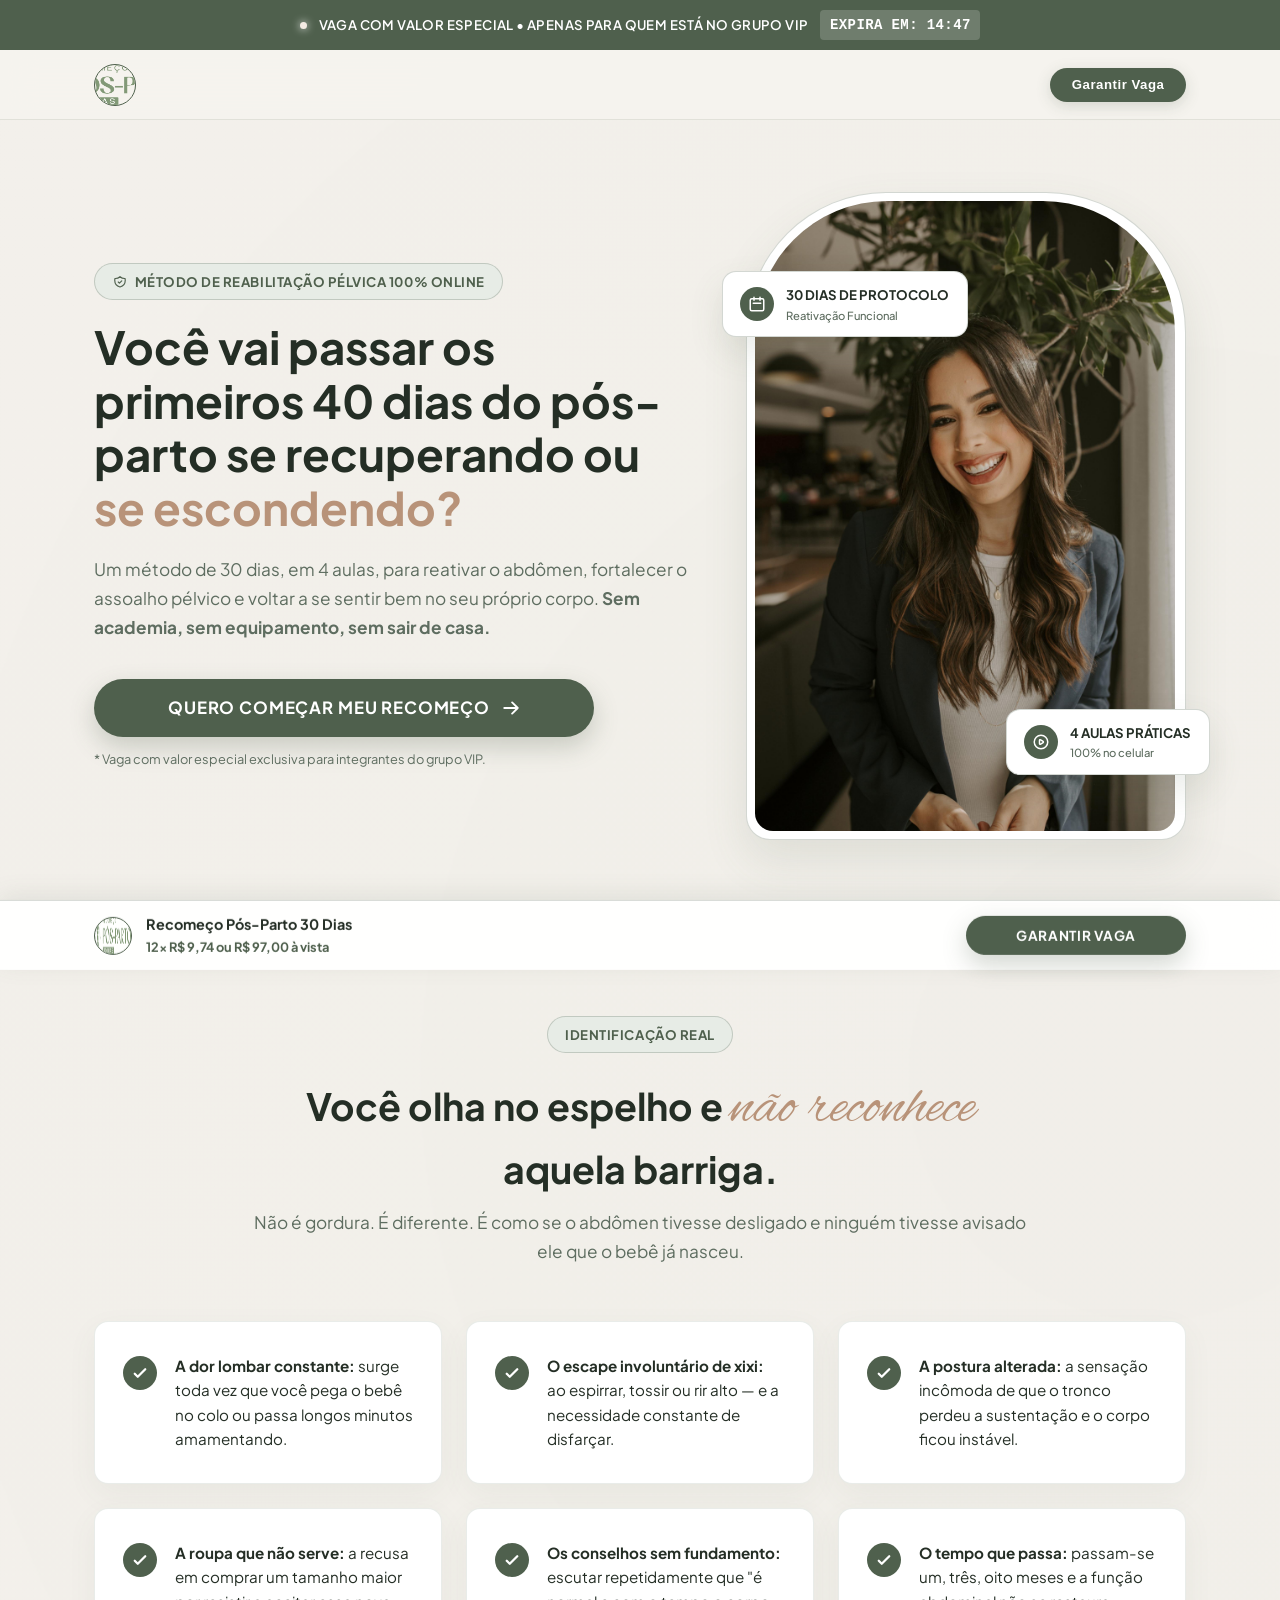
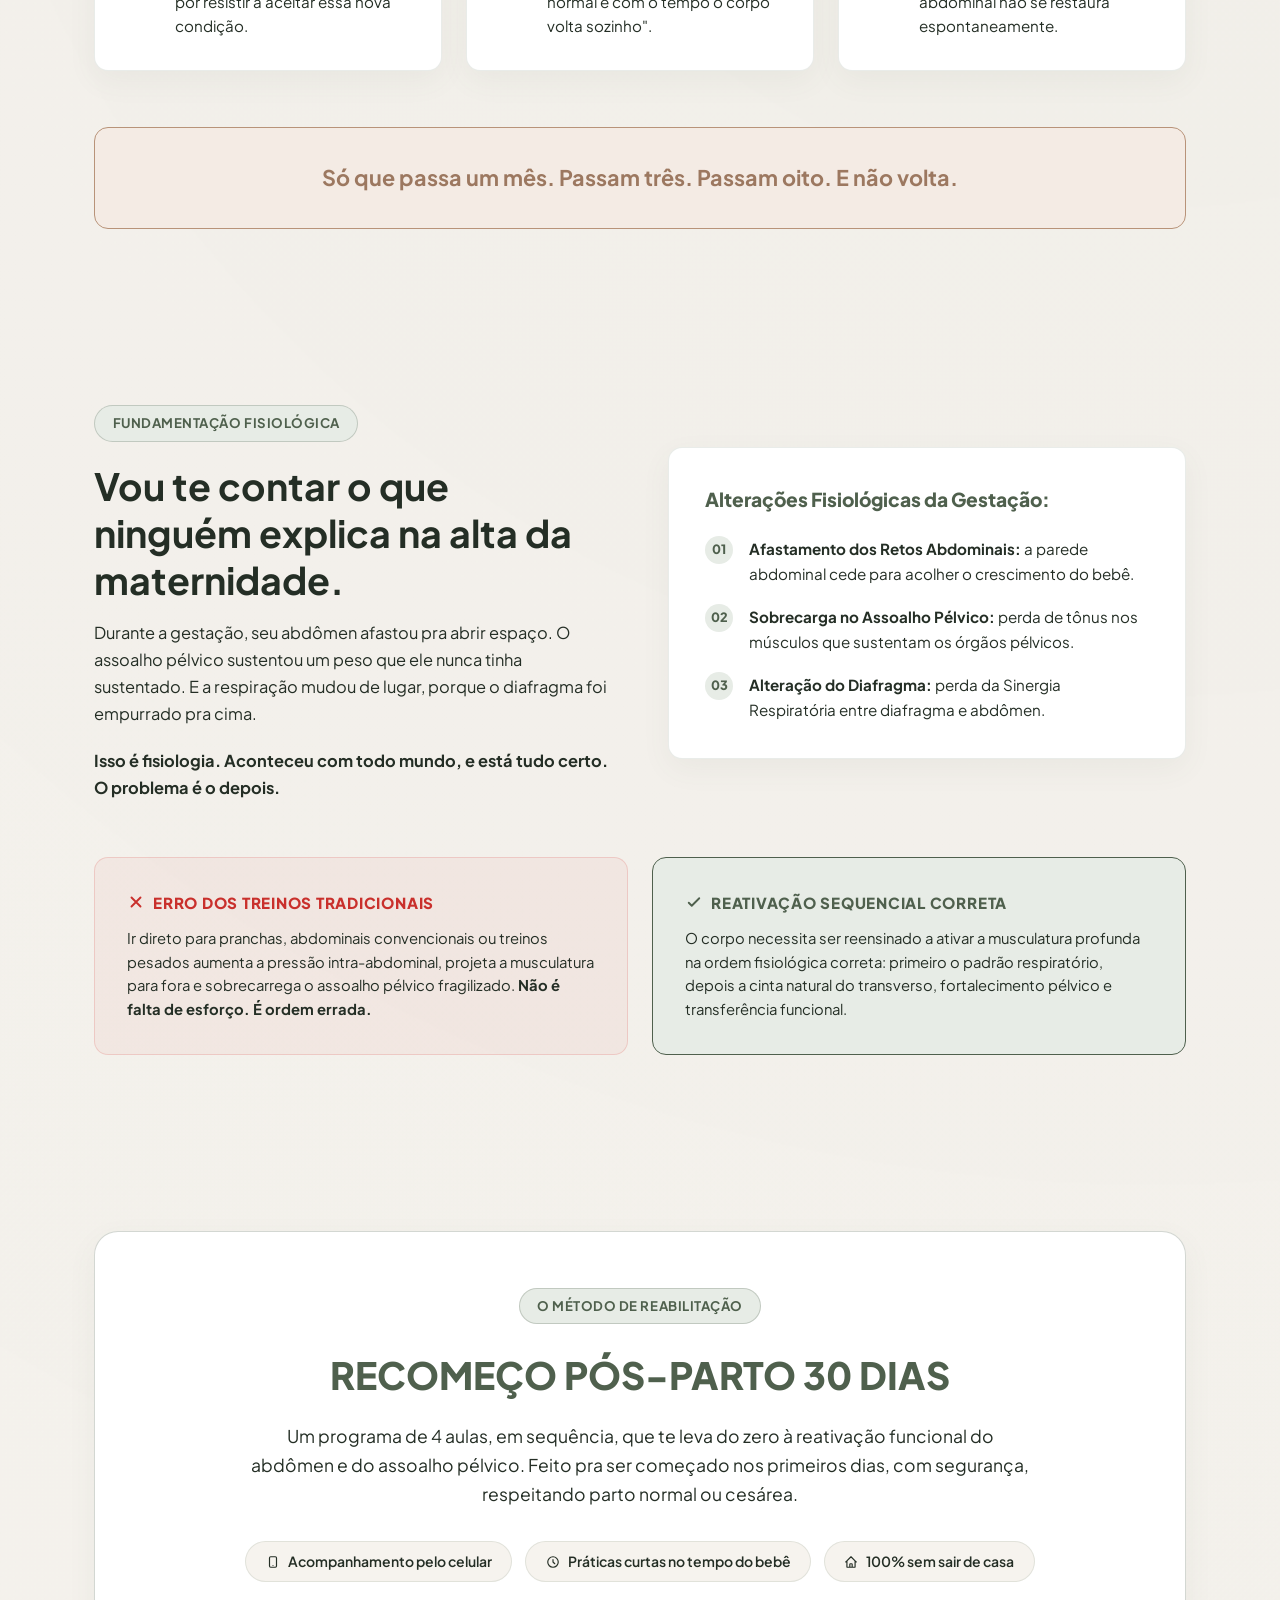
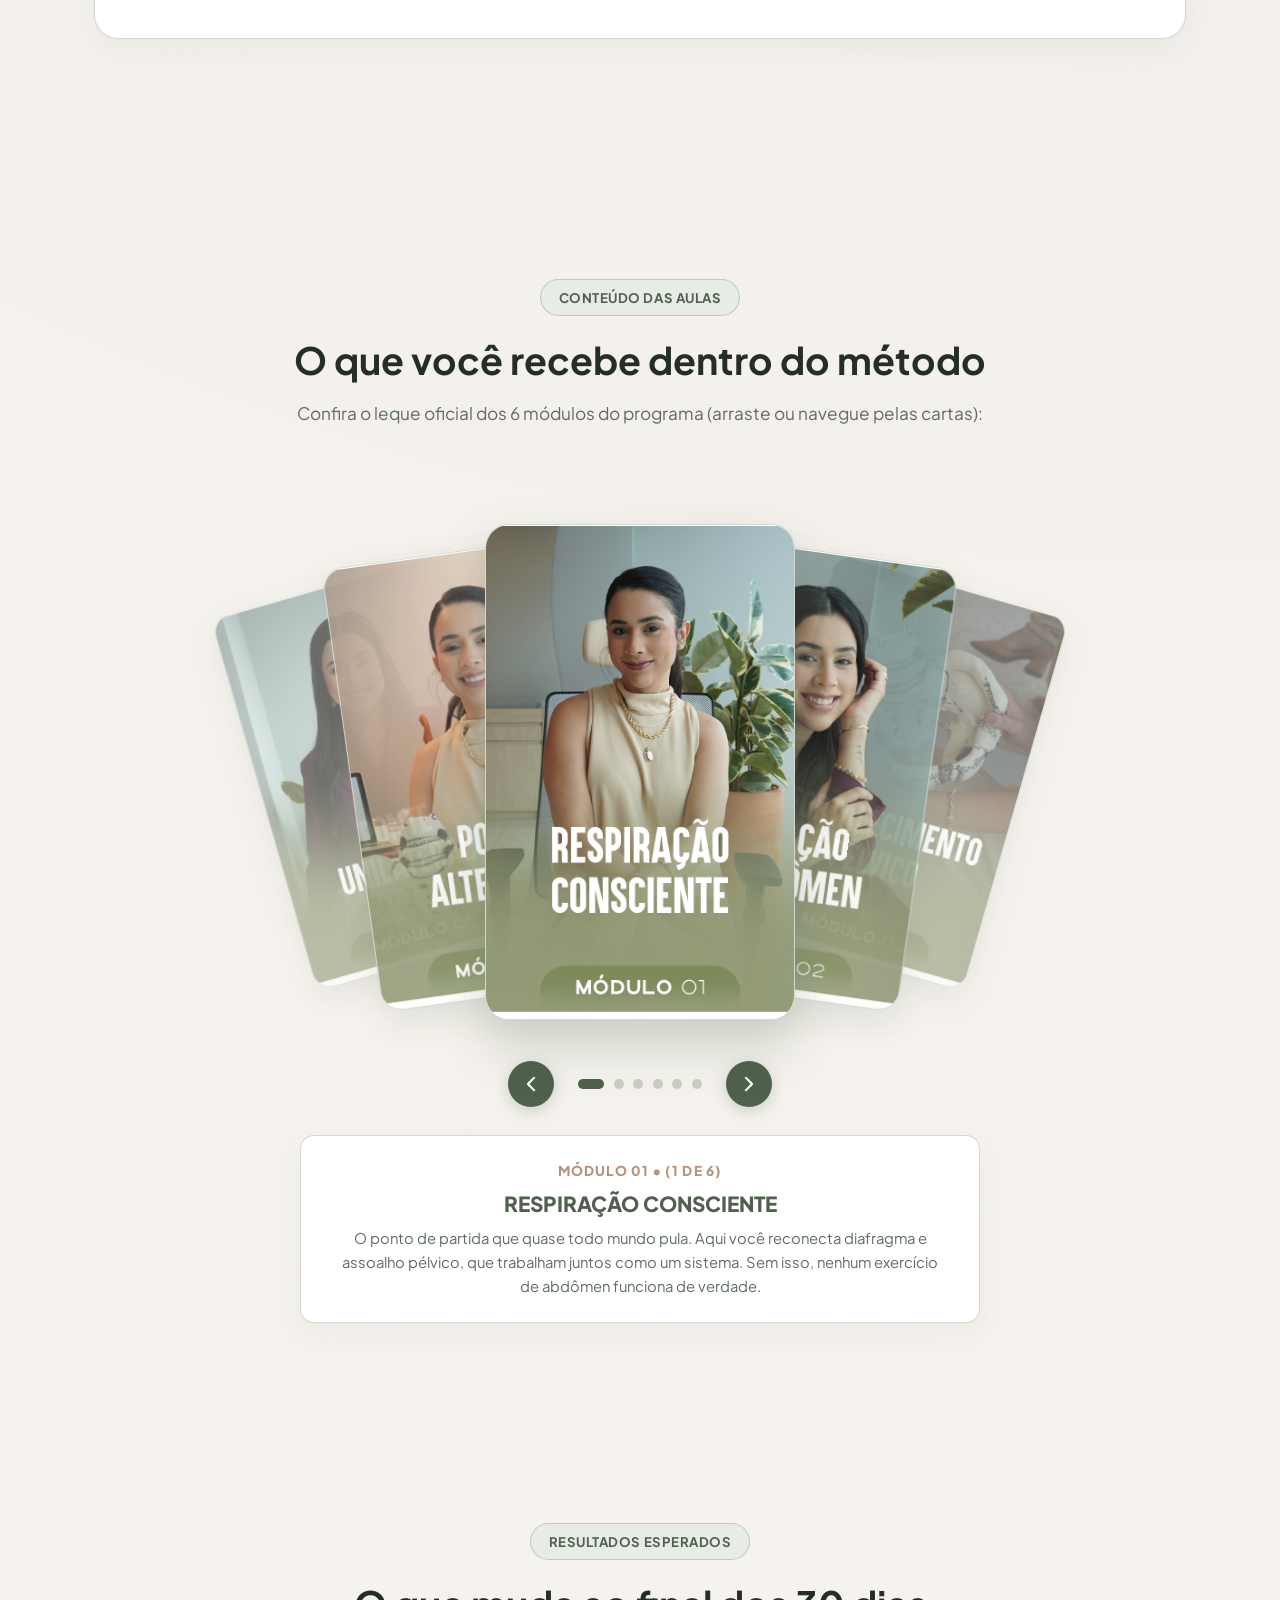
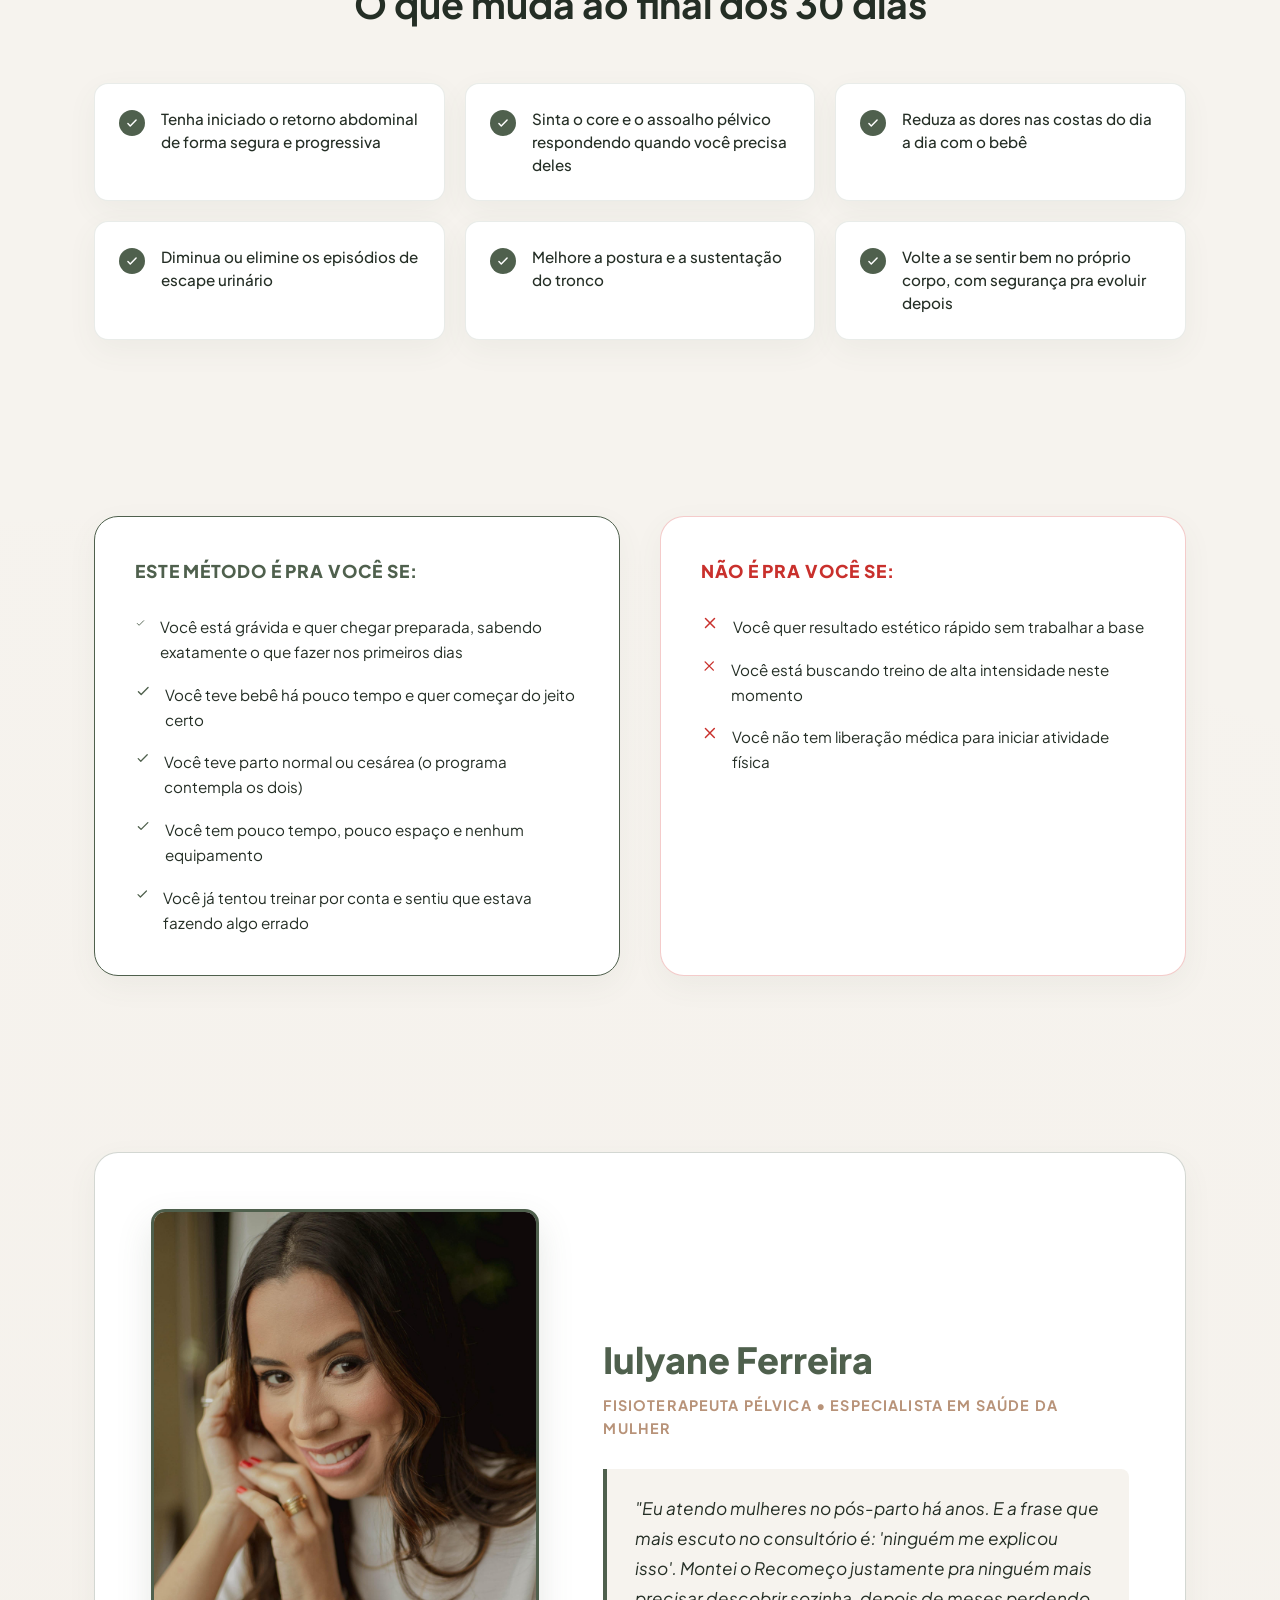
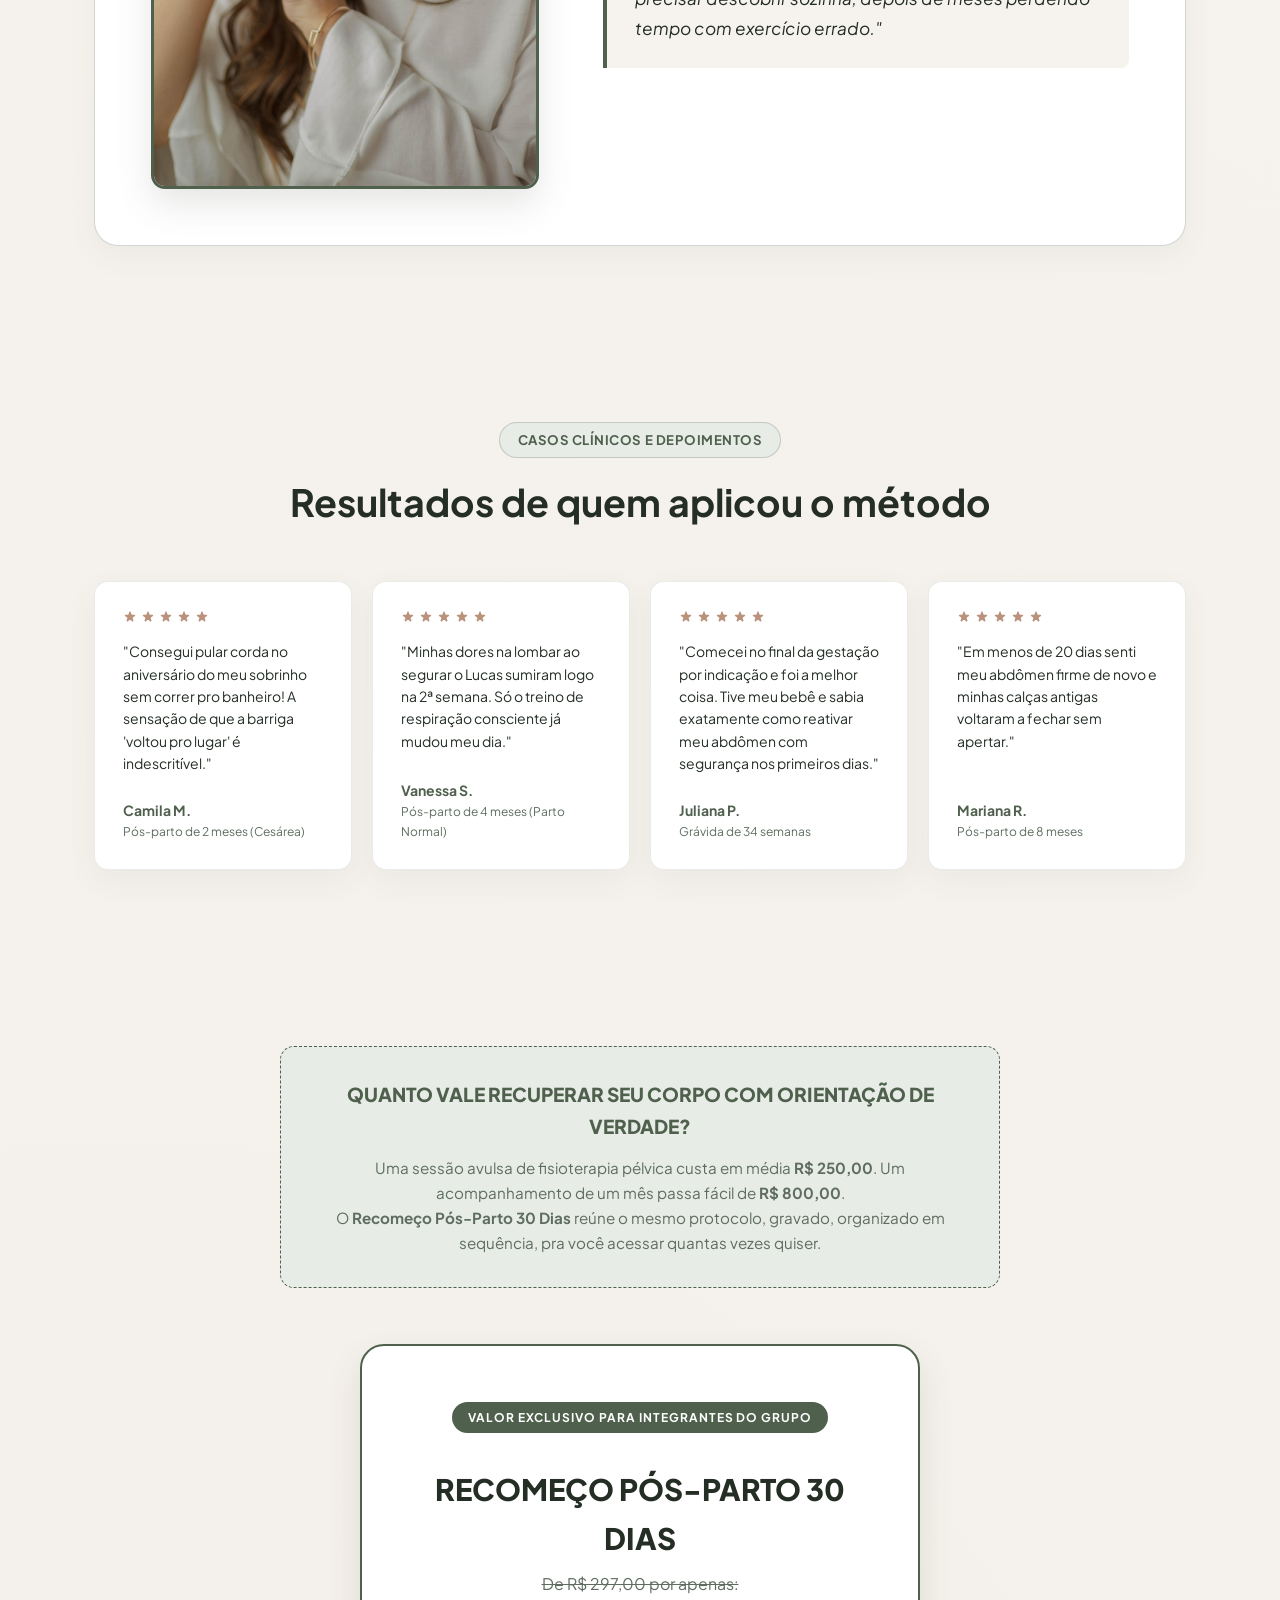
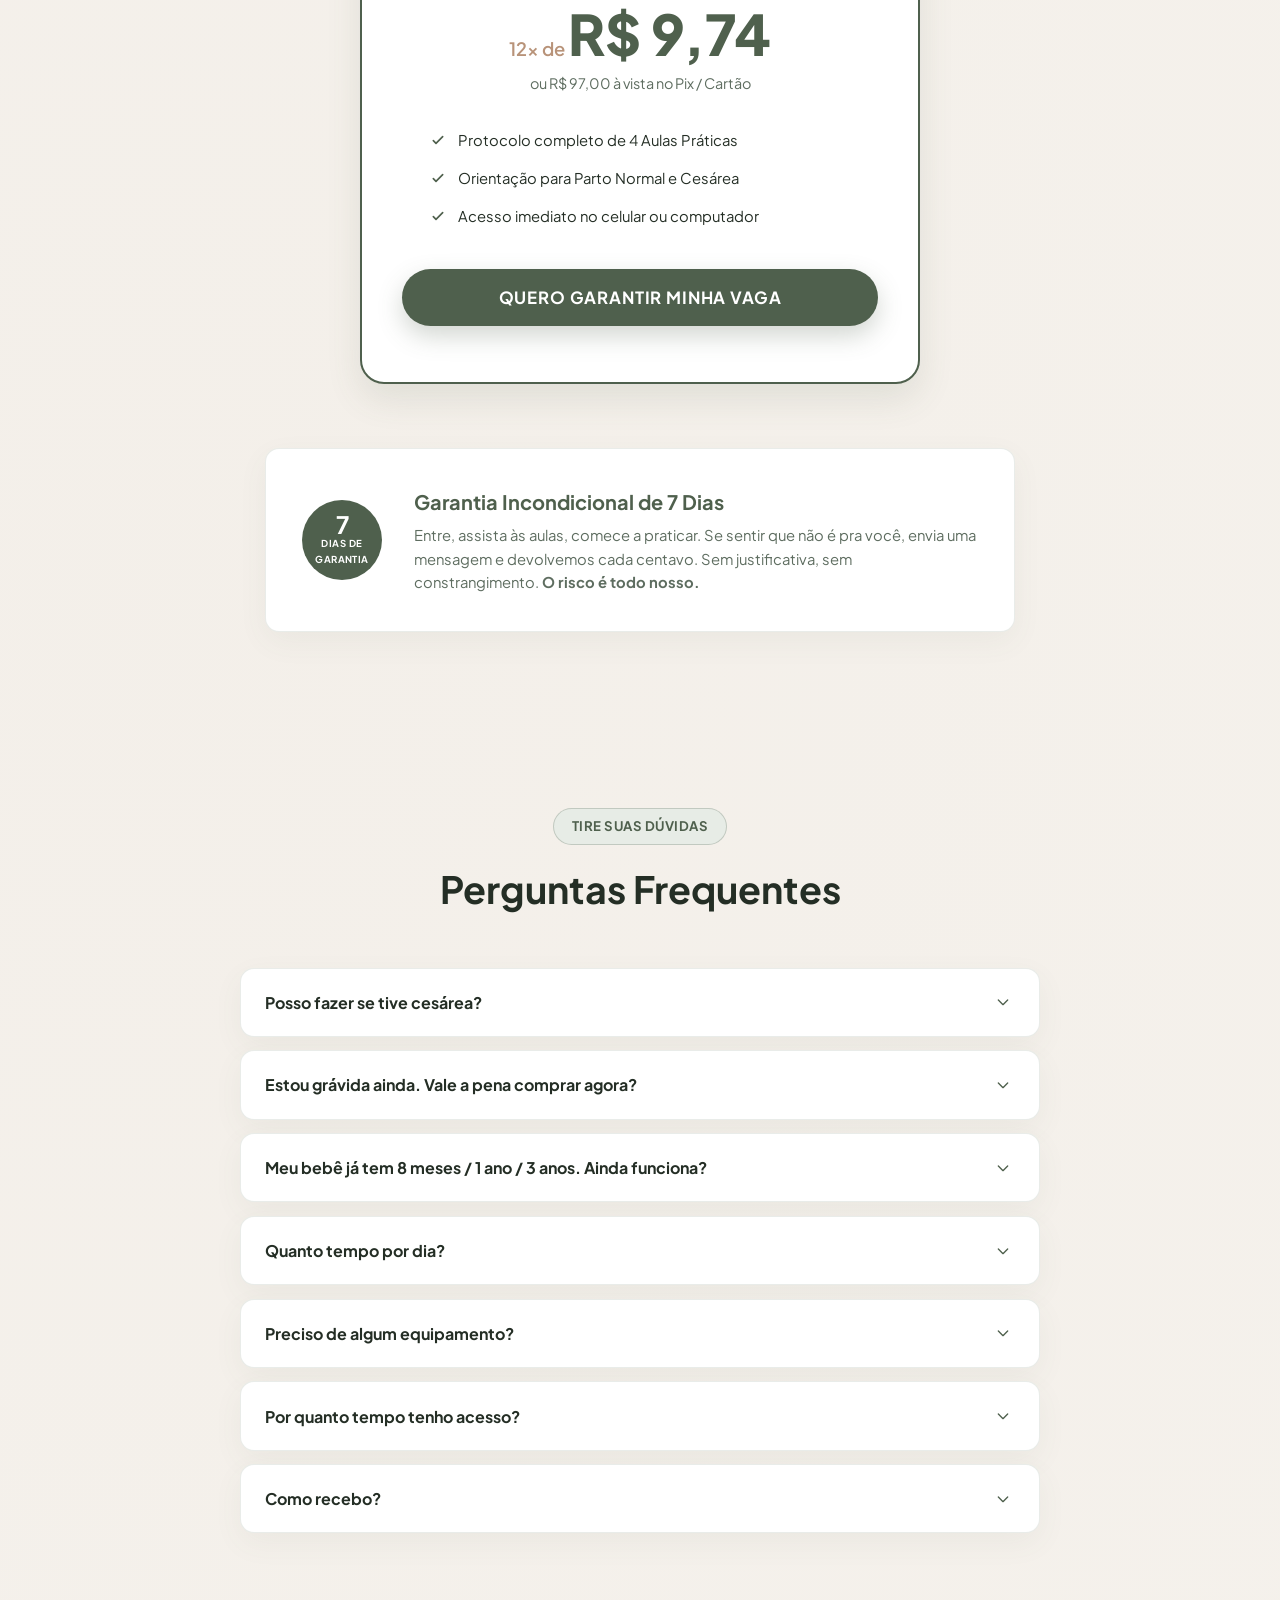
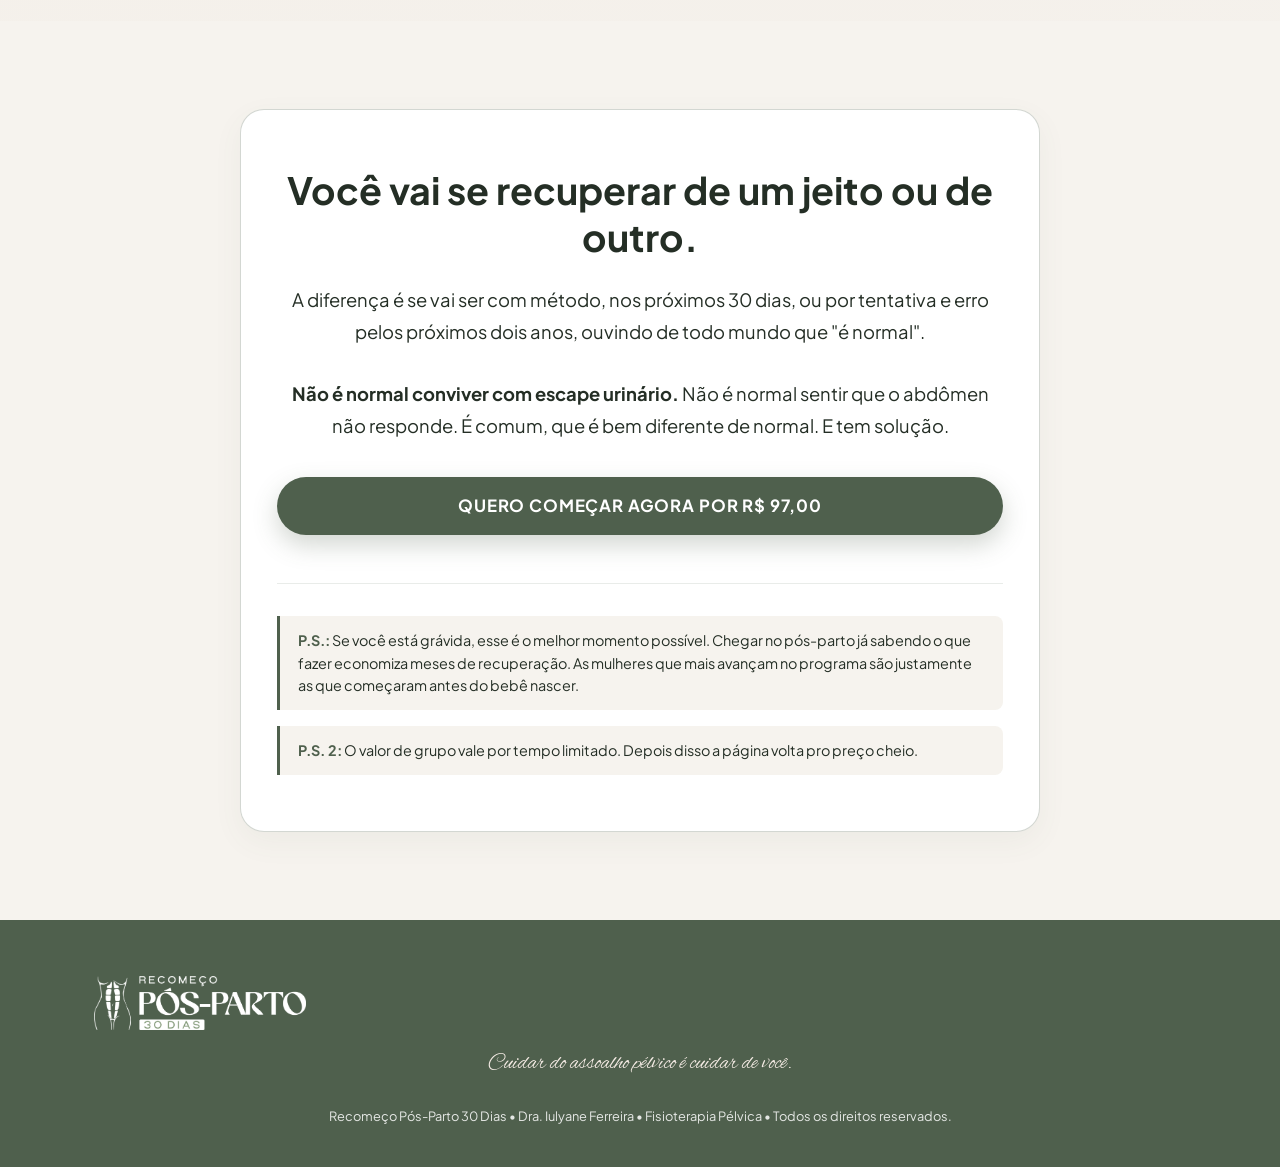
==== commit ce0d340b: "feat: update text and add new CSS class for accent script style Co-authored-by: virgo-ctrl <27312943" ====
--- a/index.html
+++ b/index.html
@@ -156,7 +156,7 @@
         <div class="section-header">
           <div class="badge-tag">Identificação Real</div>
           <h2 class="section-title">
-            Você olha no espelho e <span class="font-script" style="font-size:1.6em; color:var(--accent-nude);">não reconhece</span> aquela barriga.
+            Você olha no espelho e <span class="font-script title-script-accent">não reconhece</span> aquela barriga.
           </h2>
           <p class="section-subtitle">
             Não é gordura. É diferente. É como se o abdômen tivesse desligado e ninguém tivesse avisado ele que o bebê já nasceu.
--- a/styles.css
+++ b/styles.css
@@ -90,6 +90,11 @@
   color: var(--accent-sage);
   font-size: 1.4em;
   line-height: 1.2;
+}
+
+.title-script-accent {
+  font-size: 1.6em;
+  color: var(--accent-nude);
 }
 
 .font-serif {
@@ -1455,11 +1460,59 @@
 }
 
 @media (max-width: 640px) {
-  .hero-title { font-size: 2.15rem; }
+  /* Typography */
+  .hero-title { font-size: 1.9rem; }
+  .section-title { font-size: 1.75rem; }
+  .solution-title { font-size: 1.6rem; }
+
+  /* Section "Não reconhece": reduz o font-script embutido no título */
+  .section-title .font-script { font-size: 1.2em; }
+  .title-script-accent { font-size: 1.2em; }
+
+  /* Layout grids */
   .pain-grid { grid-template-columns: 1fr; }
   .modules-grid { grid-template-columns: 1fr; }
   .outcomes-grid { grid-template-columns: 1fr; }
   .social-proof-grid { grid-template-columns: 1fr; }
   .vs-comparison { grid-template-columns: 1fr; }
   .guarantee-box { flex-direction: column; text-align: center; }
-}
+
+  /* Sections: padding reduzido */
+  .section-padding { padding: 3.5rem 0; }
+  .hero-section { padding: 3rem 0 3.5rem 0; }
+
+  /* Solution banner */
+  .solution-banner { padding: 2.25rem 1.25rem; }
+
+  /* Pricing card */
+  .pricing-card { padding: 2.25rem 1.25rem; }
+
+  /* Closing card */
+  .closing-card { padding: 2.25rem 1.25rem; }
+  .closing-section { padding: 3.5rem 0; }
+
+  /* Authority card */
+  .authority-card-brand { padding: 2rem 1.25rem; gap: 2rem; }
+
+  /* Modal: garante que caiba na tela mobile sem overflow */
+  .qualify-modal-overlay { padding: 1rem; align-items: flex-end; }
+  .qualify-modal-card {
+    padding: 2rem 1.25rem;
+    border-radius: var(--radius-md) var(--radius-md) 0 0;
+    max-height: 90vh;
+    overflow-y: auto;
+  }
+  .modal-title { font-size: 1.15rem; }
+
+  /* Sticky bar: evita overflow horizontal */
+  .sticky-inner { flex-wrap: wrap; gap: 0.5rem; }
+  .sticky-info { flex: 1; min-width: 0; }
+  .sticky-text-title { font-size: 0.8rem; white-space: nowrap; overflow: hidden; text-overflow: ellipsis; }
+  .sticky-text-price { font-size: 0.75rem; }
+  .sticky-btn { max-width: none; flex: 1; font-size: 0.8rem; padding: 0.65rem 0.75rem; }
+
+  /* Top bar: evita overflow */
+  .top-bar { font-size: 0.72rem; padding: 0.5rem 0.75rem; }
+  .top-bar-inner { gap: 0.4rem; }
+  .countdown-box { font-size: 0.78rem; }
+}
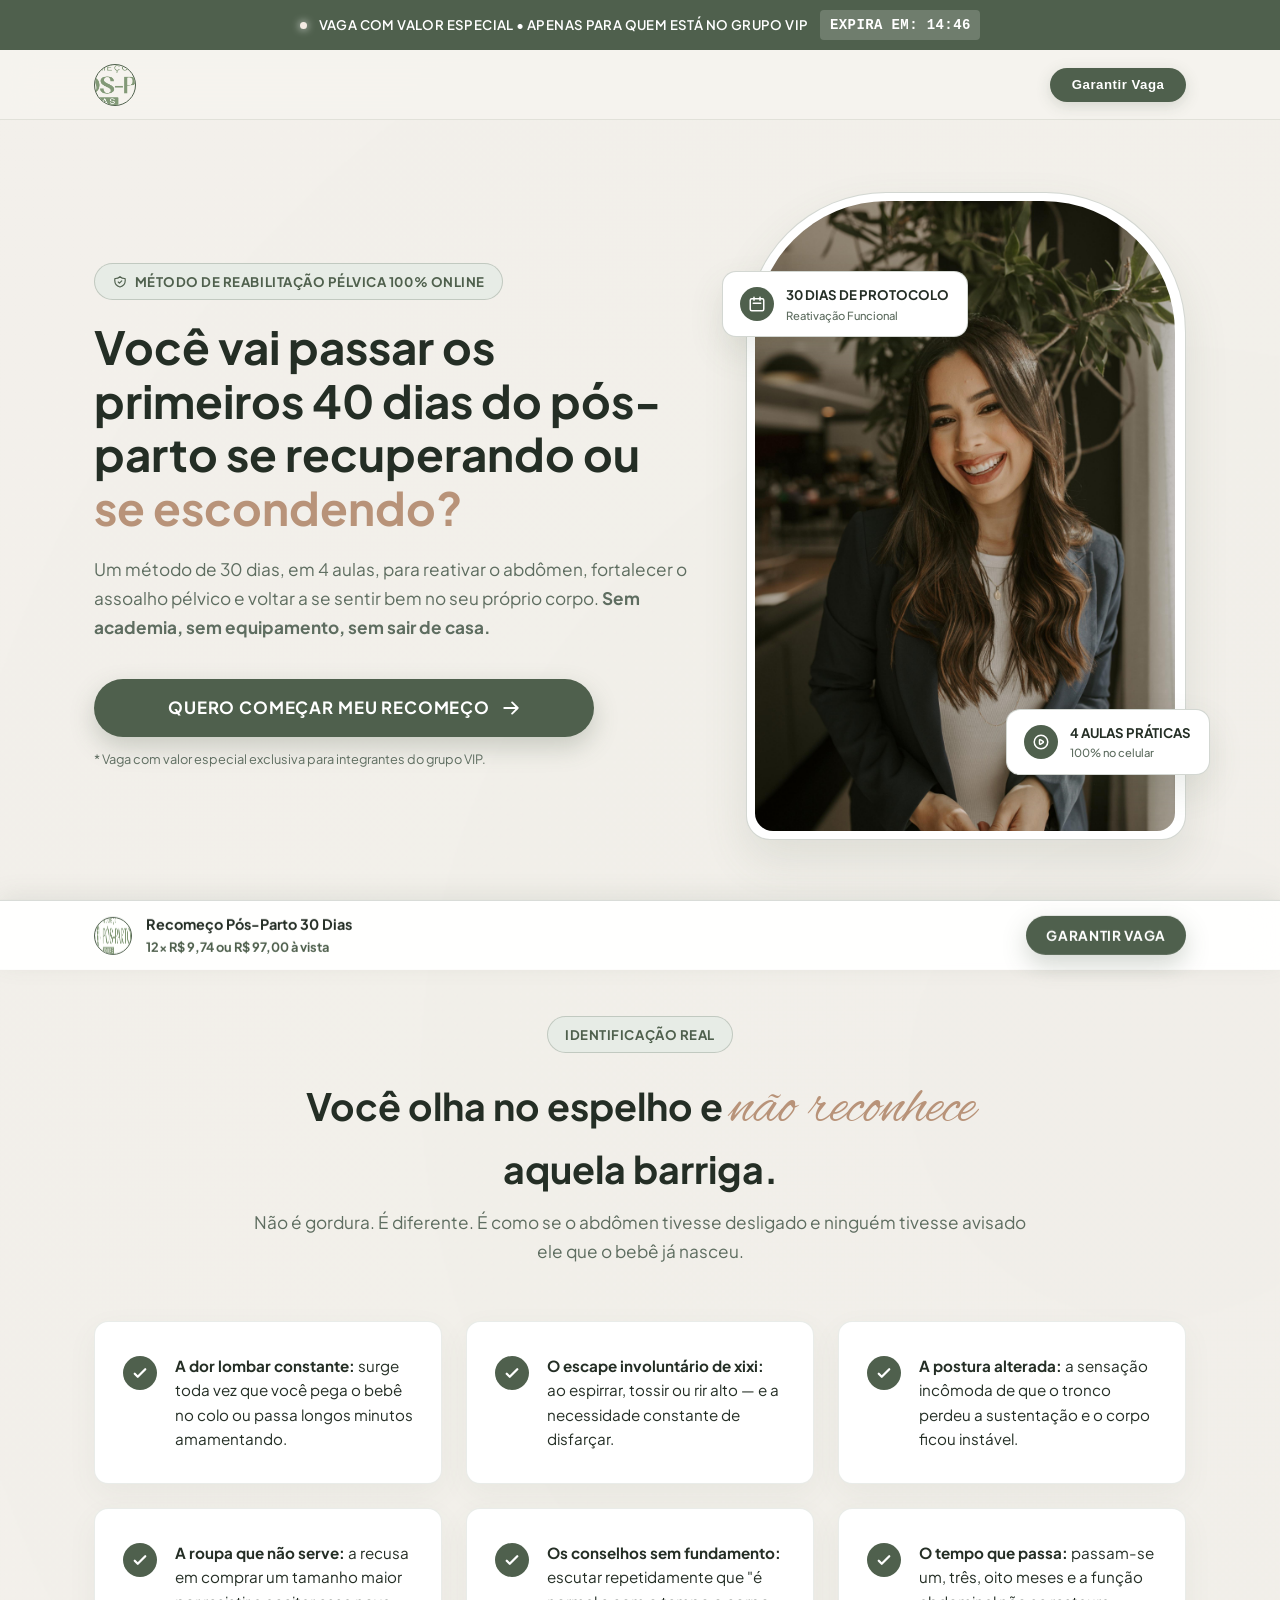
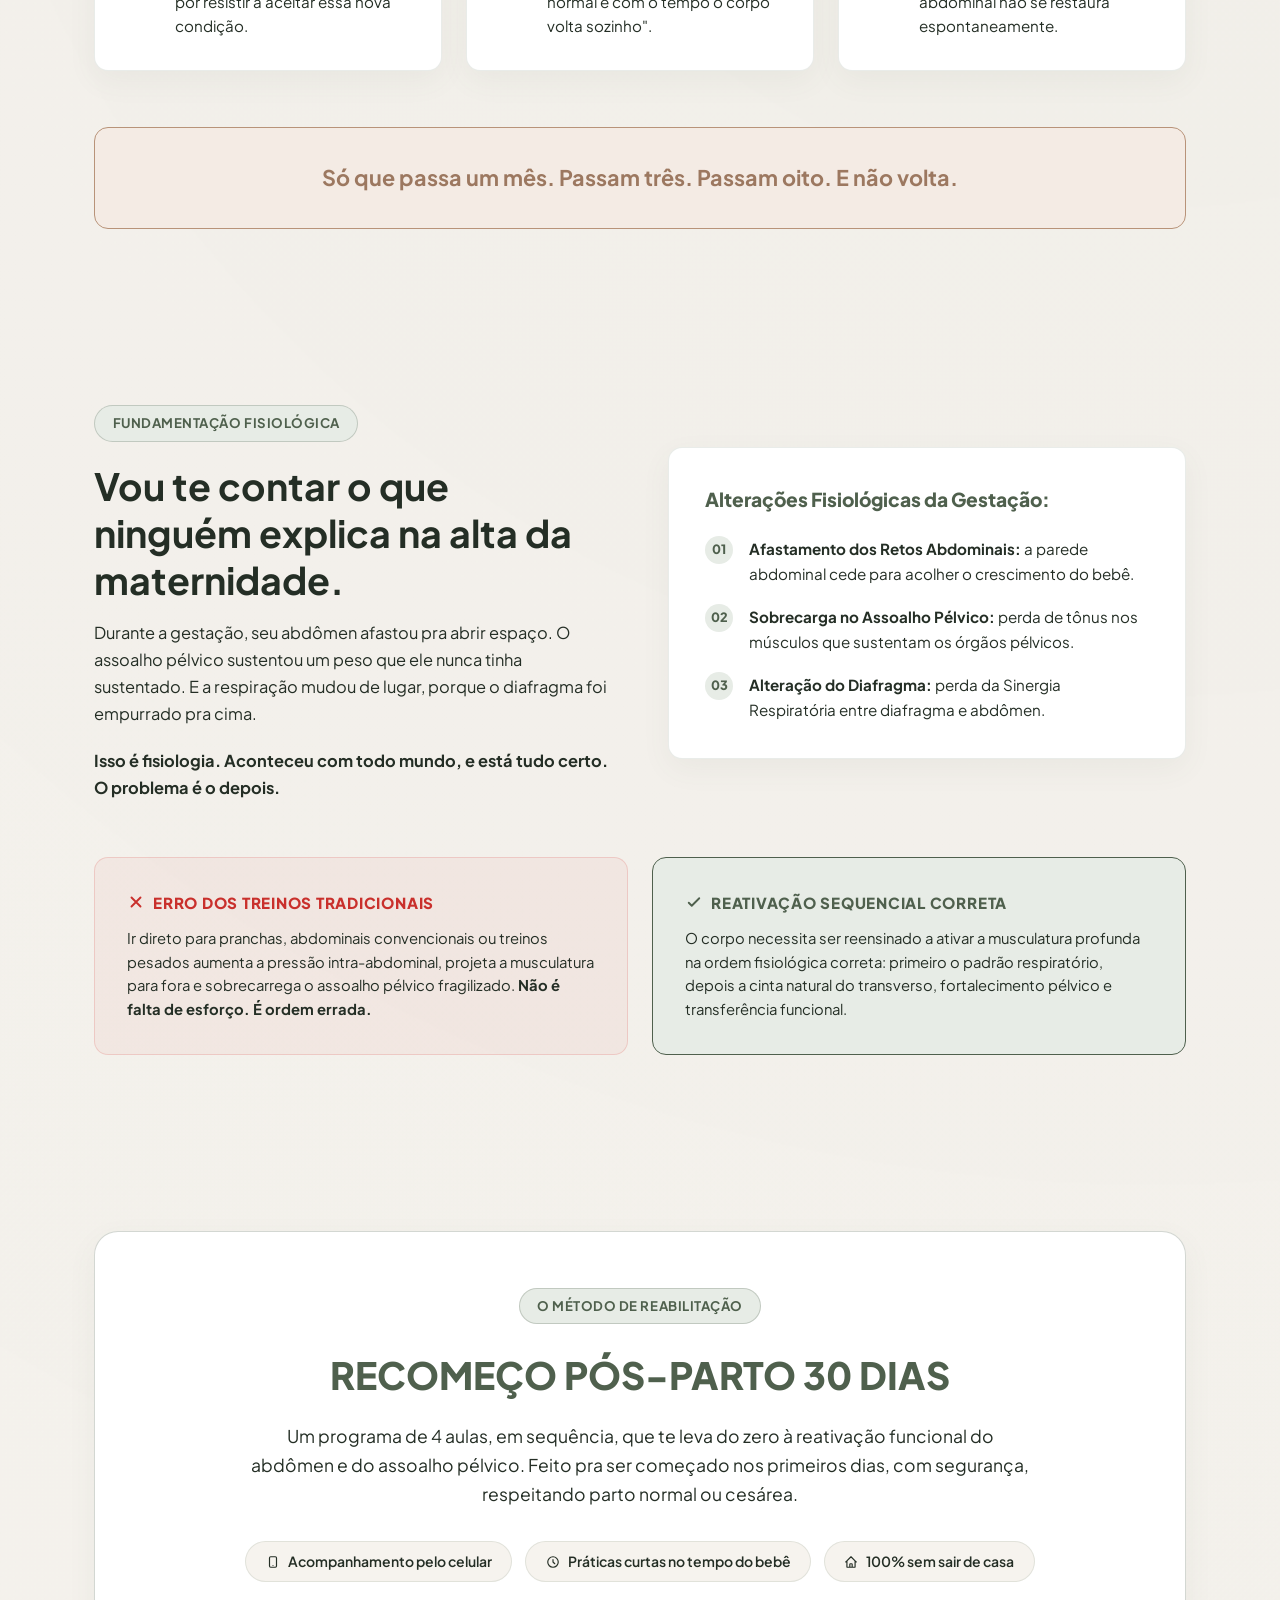
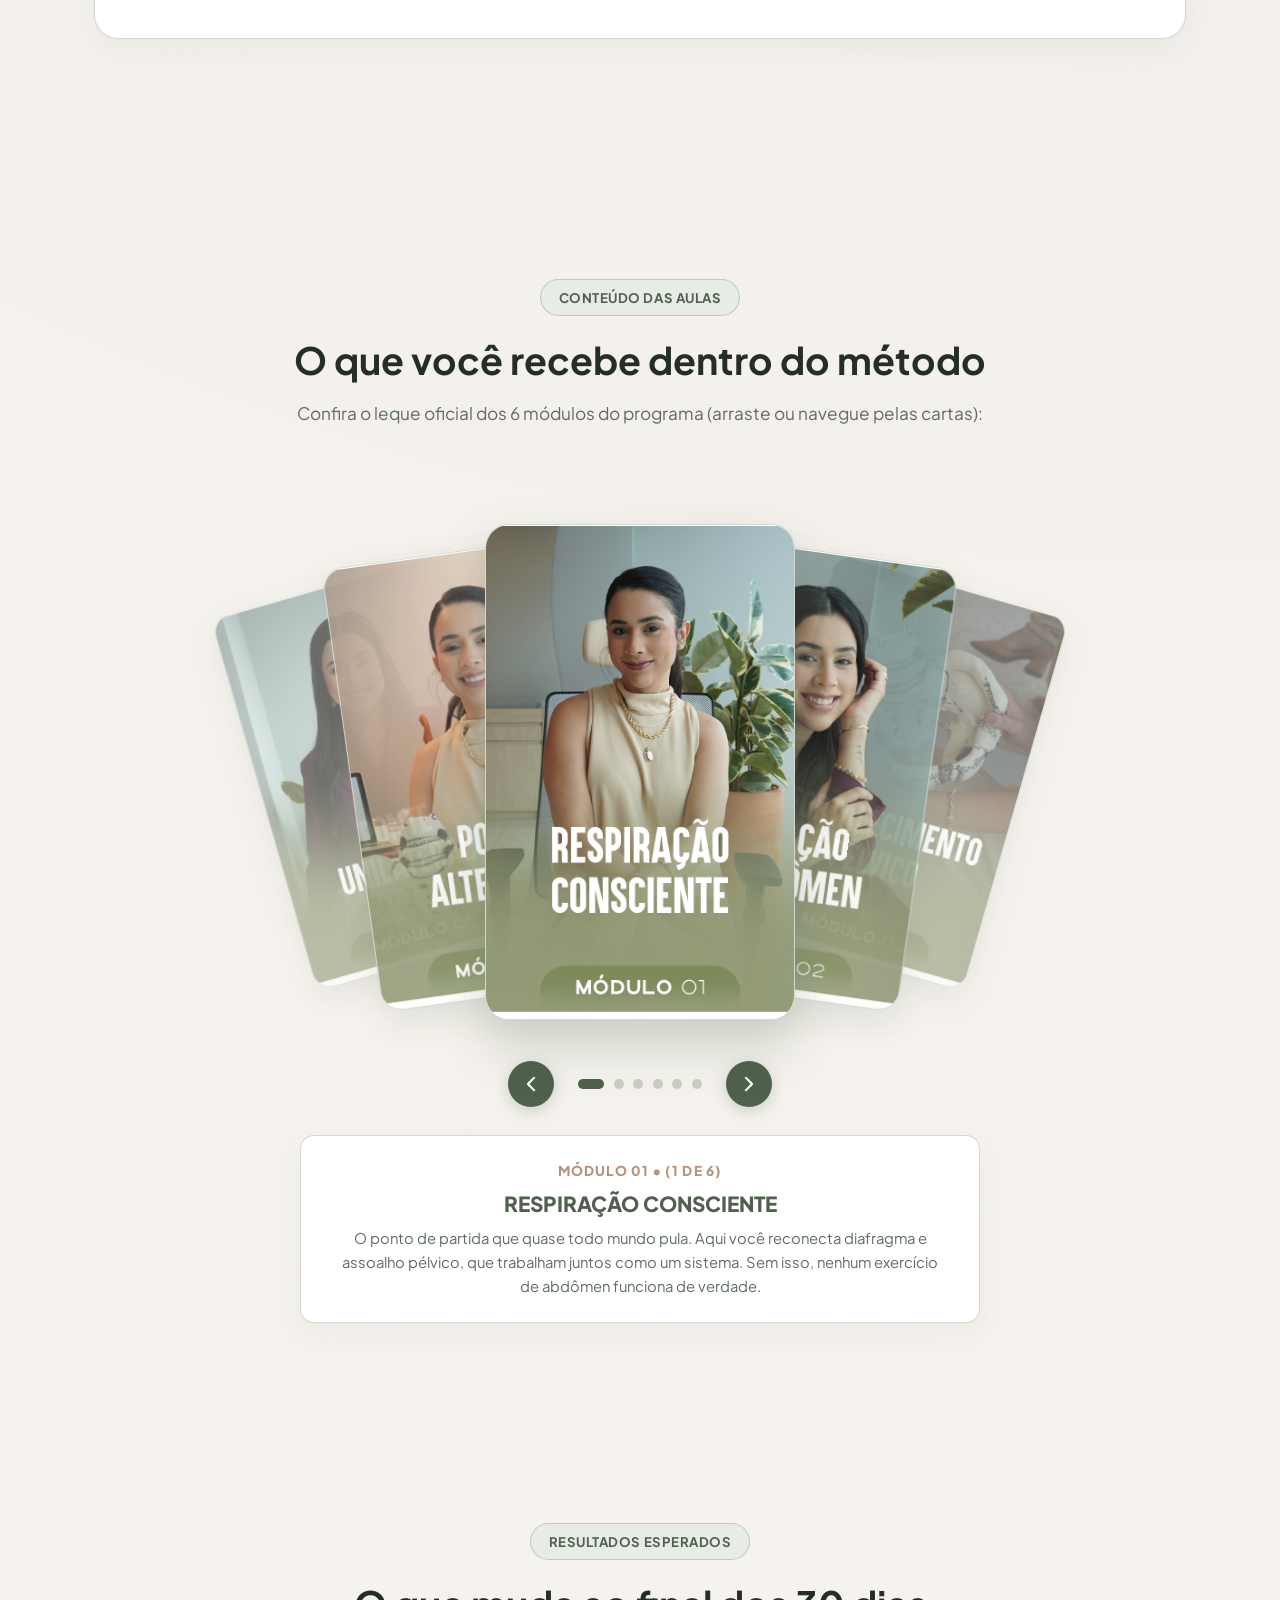
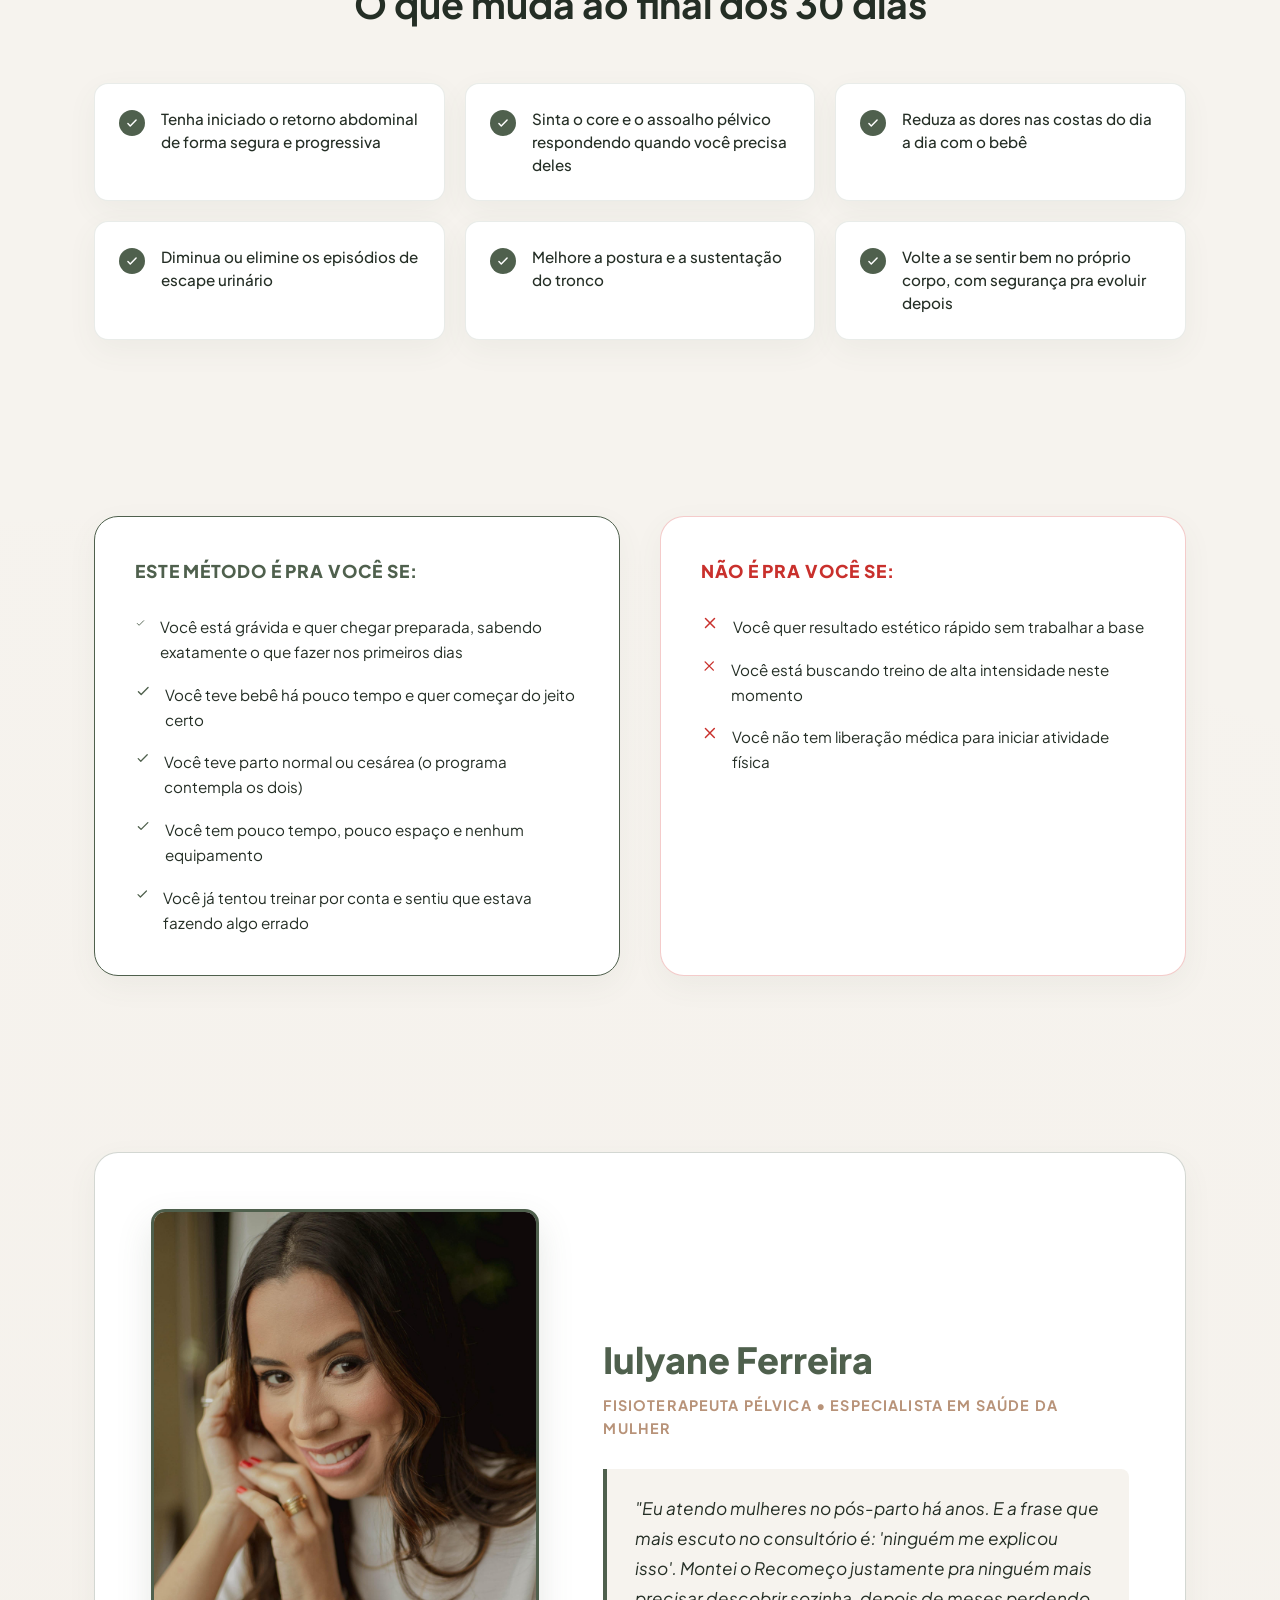
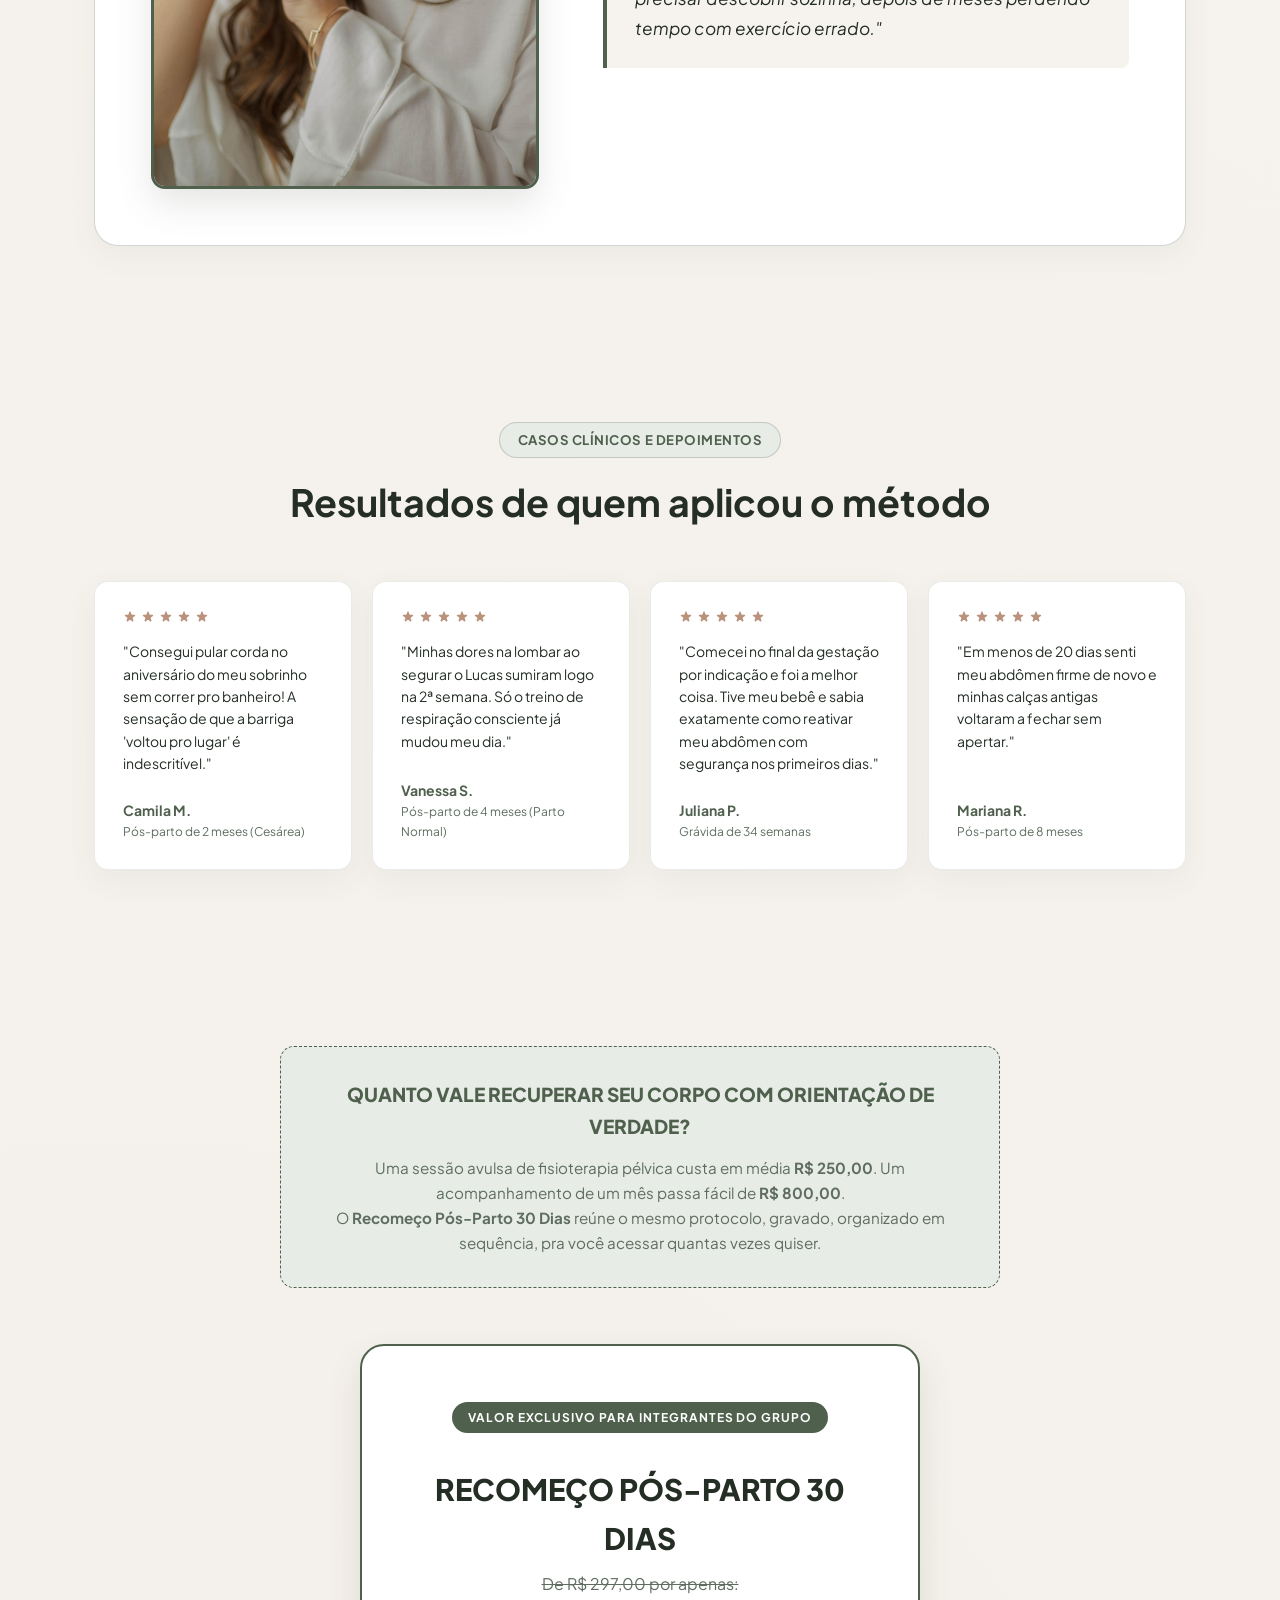
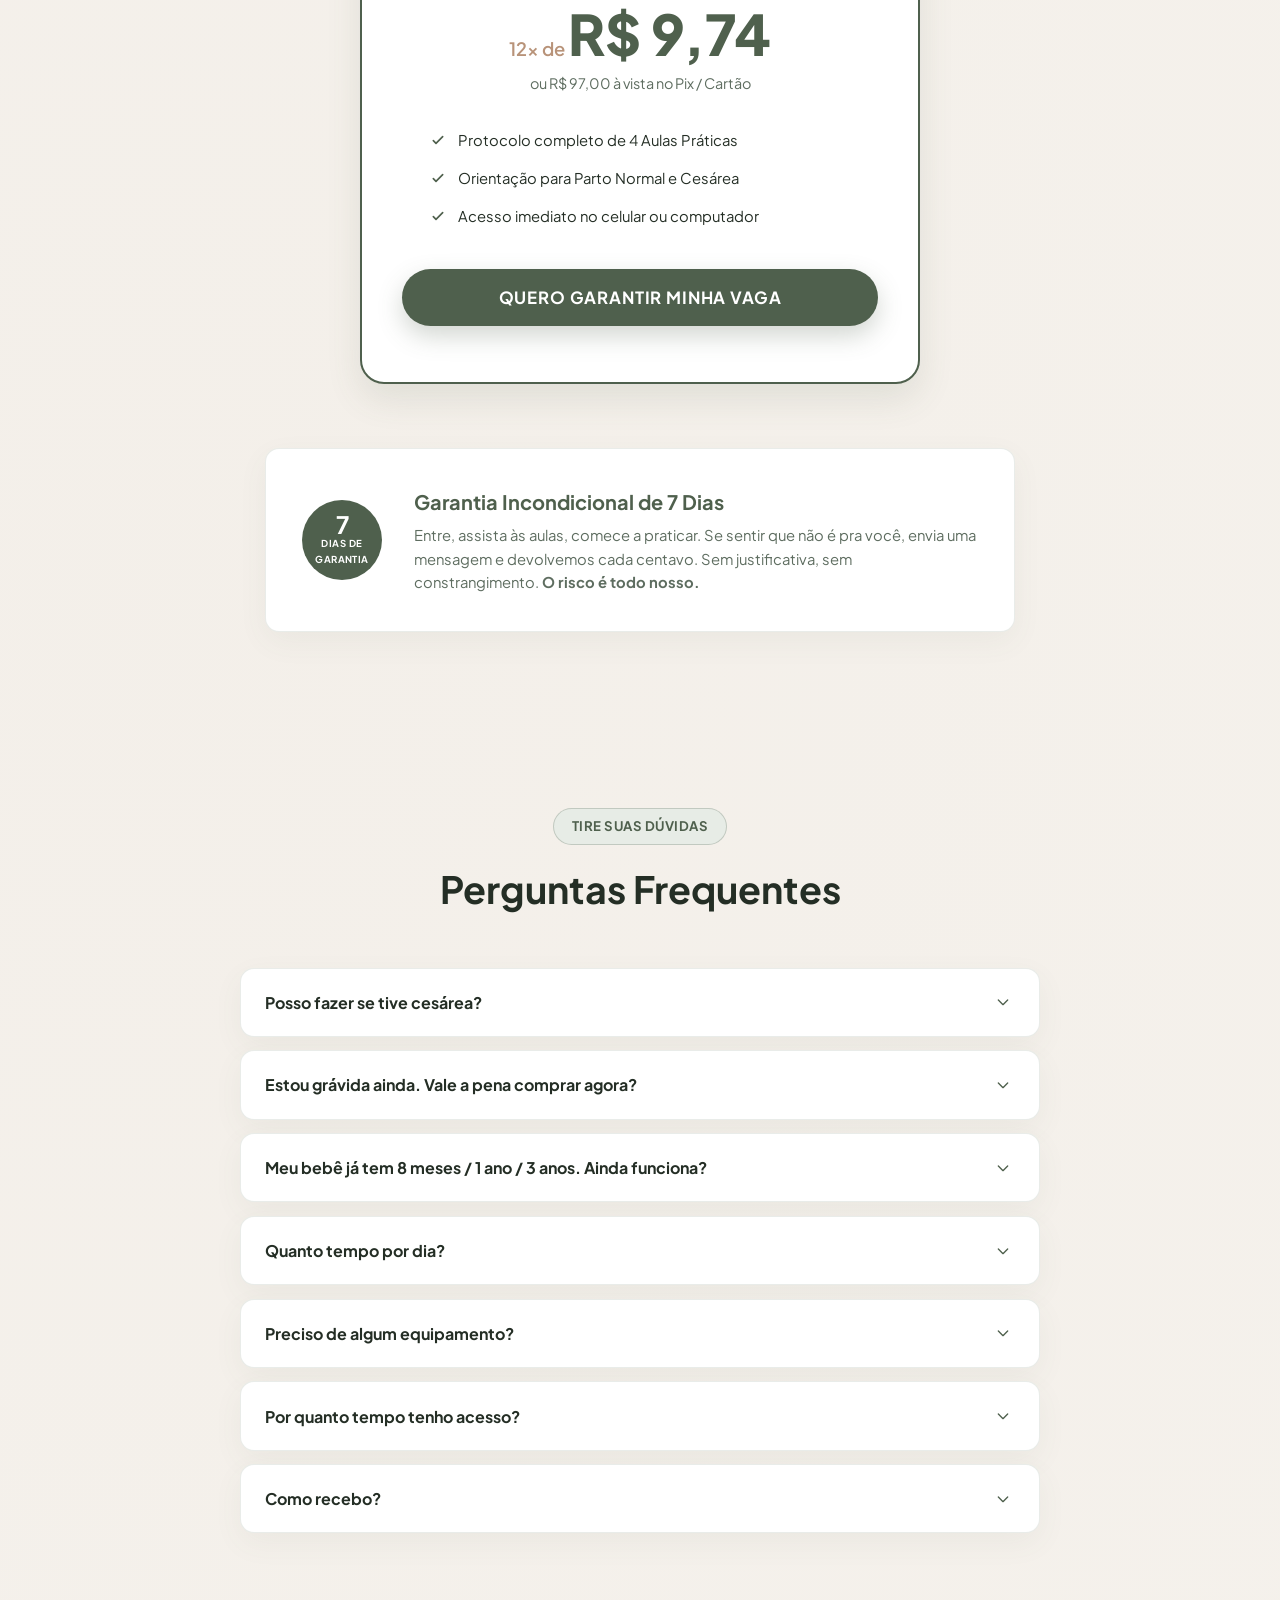
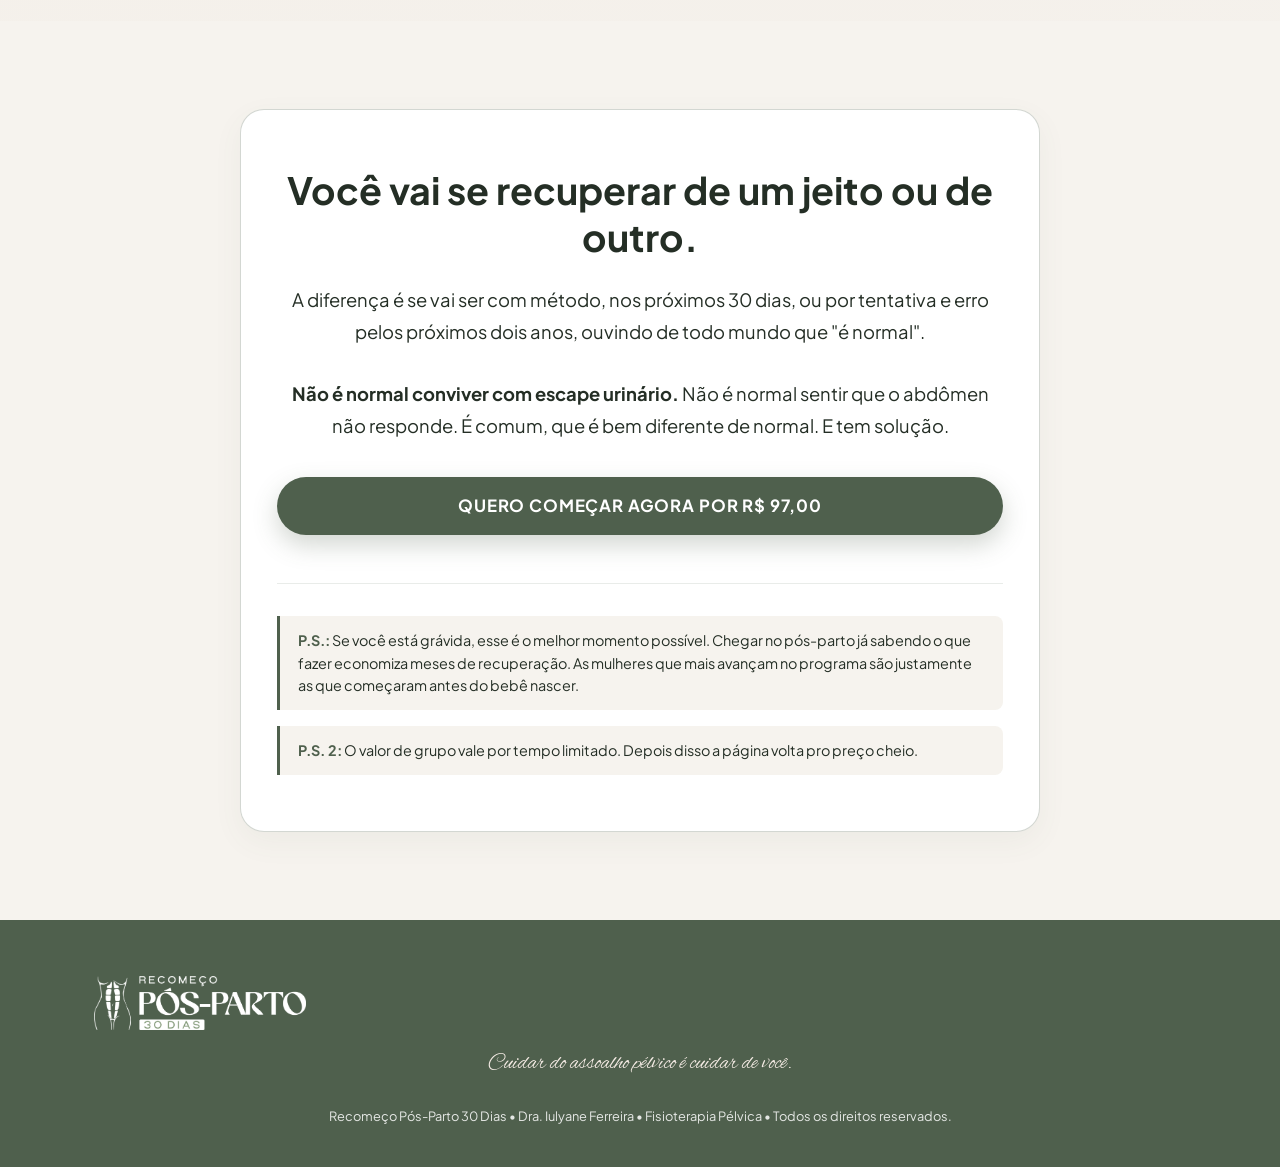
==== commit d05e8a5f: "feat: add Facebook Pixel tracking and event logging for course checkouts Co-authored-by: virgo-ctrl " ====
--- a/index.html
+++ b/index.html
@@ -40,6 +40,24 @@
   
   <!-- Stylesheet -->
   <link rel="stylesheet" href="styles.css">
+
+  <!-- Meta Pixel -->
+  <script>
+    !function(f,b,e,v,n,t,s)
+    {if(f.fbq)return;n=f.fbq=function(){n.callMethod?
+    n.callMethod.apply(n,arguments):n.queue.push(arguments)};
+    if(!f._fbq)f._fbq=n;n.push=n;n.loaded=!0;n.version='2.0';
+    n.queue=[];t=b.createElement(e);t.async=!0;
+    t.src=v;s=b.getElementsByTagName(e)[0];
+    s.parentNode.insertBefore(t,s)}(window, document,'script',
+    'https://connect.facebook.net/en_US/fbevents.js');
+    fbq('init', '1890959445088196');
+    fbq('track', 'PageView');
+  </script>
+  <noscript><img height="1" width="1" style="display:none"
+    src="https://www.facebook.com/tr?id=1890959445088196&ev=PageView&noscript=1"
+  /></noscript>
+  <!-- End Meta Pixel -->
 
   <!-- 2. SCHEMA.ORG ESPECÍFICO DE CURSO (JSON-LD) -->
   <script type="application/ld+json">
--- a/styles.css
+++ b/styles.css
@@ -55,6 +55,7 @@
   color: var(--text-dark);
   font-family: var(--font-heading);
   -webkit-font-smoothing: antialiased;
+  overflow-x: hidden;
 }
 
 body {
@@ -81,6 +82,7 @@
   max-width: var(--container-max);
   margin: 0 auto;
   padding: 0 1.5rem;
+  box-sizing: border-box;
 }
 
 /* Typography Classes */
@@ -1319,6 +1321,7 @@
 }
 
 .sticky-btn {
+  width: auto;
   max-width: 220px;
   padding: 0.7rem 1.25rem;
   font-size: 0.85rem;
@@ -1494,22 +1497,54 @@
   /* Authority card */
   .authority-card-brand { padding: 2rem 1.25rem; gap: 2rem; }
 
-  /* Modal: garante que caiba na tela mobile sem overflow */
-  .qualify-modal-overlay { padding: 1rem; align-items: flex-end; }
+  /* Modal: sheet vindo de baixo, sem overflow horizontal */
+  .qualify-modal-overlay {
+    padding: 0;
+    align-items: flex-end;
+    justify-content: flex-end;
+    flex-direction: column;
+  }
   .qualify-modal-card {
-    padding: 2rem 1.25rem;
+    width: 100vw;
+    max-width: 100vw;
+    box-sizing: border-box;
+    padding: 2rem 1.25rem 2.5rem;
     border-radius: var(--radius-md) var(--radius-md) 0 0;
-    max-height: 90vh;
+    max-height: 92vh;
     overflow-y: auto;
+    transform: none !important;
   }
-  .modal-title { font-size: 1.15rem; }
-
-  /* Sticky bar: evita overflow horizontal */
-  .sticky-inner { flex-wrap: wrap; gap: 0.5rem; }
-  .sticky-info { flex: 1; min-width: 0; }
-  .sticky-text-title { font-size: 0.8rem; white-space: nowrap; overflow: hidden; text-overflow: ellipsis; }
-  .sticky-text-price { font-size: 0.75rem; }
-  .sticky-btn { max-width: none; flex: 1; font-size: 0.8rem; padding: 0.65rem 0.75rem; }
+  .modal-title { font-size: 1.1rem; }
+  .modal-subtitle { font-size: 0.82rem; }
+
+  /* Sticky bar: layout em linha única, info cresce e botão fixo */
+  .sticky-bar { padding: 0.6rem 0; }
+  .sticky-inner { gap: 0.75rem; flex-wrap: nowrap; }
+  .sticky-info {
+    flex: 1 1 0;
+    min-width: 0;
+    gap: 0.5rem;
+    overflow: hidden;
+  }
+  .sticky-info img { width: 30px; height: 30px; flex-shrink: 0; }
+  .sticky-text-title {
+    font-size: 0.77rem;
+    white-space: nowrap;
+    overflow: hidden;
+    text-overflow: ellipsis;
+  }
+  .sticky-text-price { font-size: 0.7rem; }
+  .sticky-btn {
+    flex-shrink: 0;
+    width: auto;
+    max-width: none;
+    font-size: 0.72rem;
+    padding: 0.65rem 1rem;
+    white-space: nowrap;
+  }
+
+  /* Container: reduz padding lateral no mobile */
+  .container { padding: 0 1rem; }
 
   /* Top bar: evita overflow */
   .top-bar { font-size: 0.72rem; padding: 0.5rem 0.75rem; }
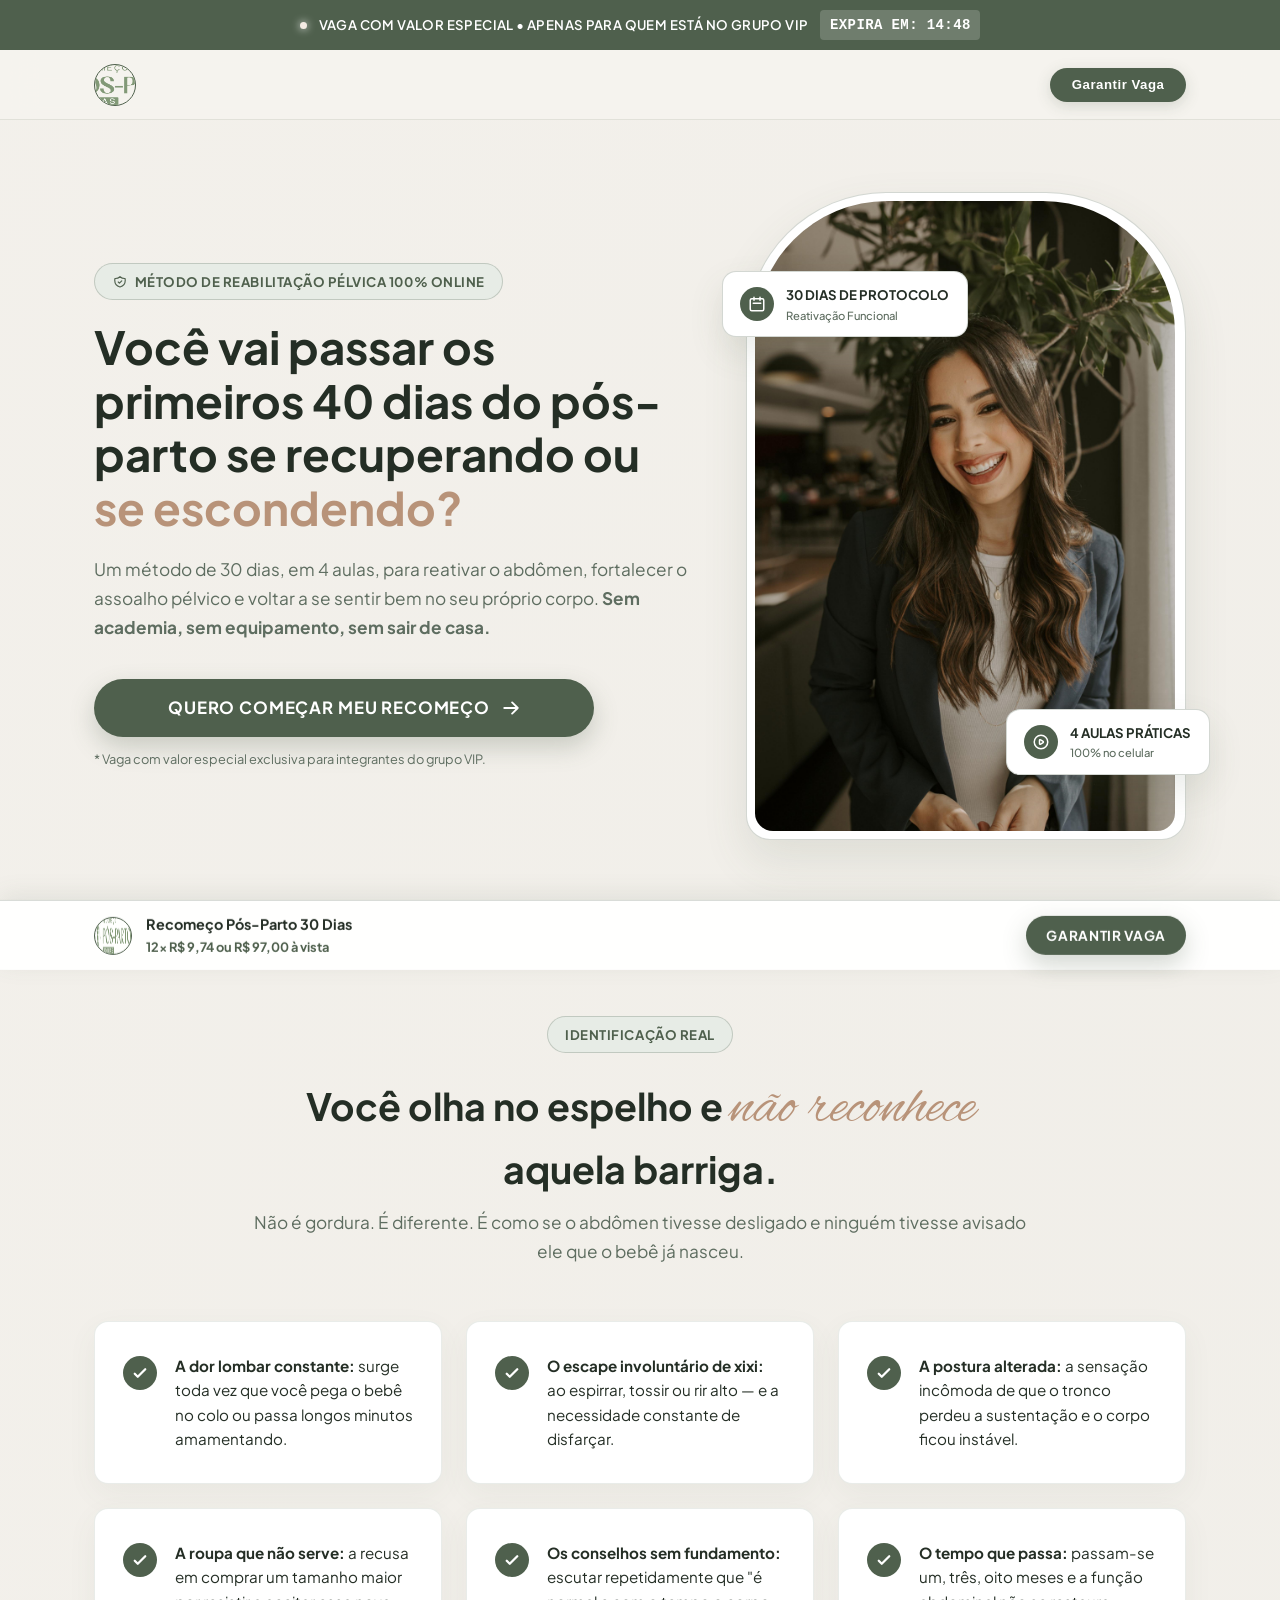
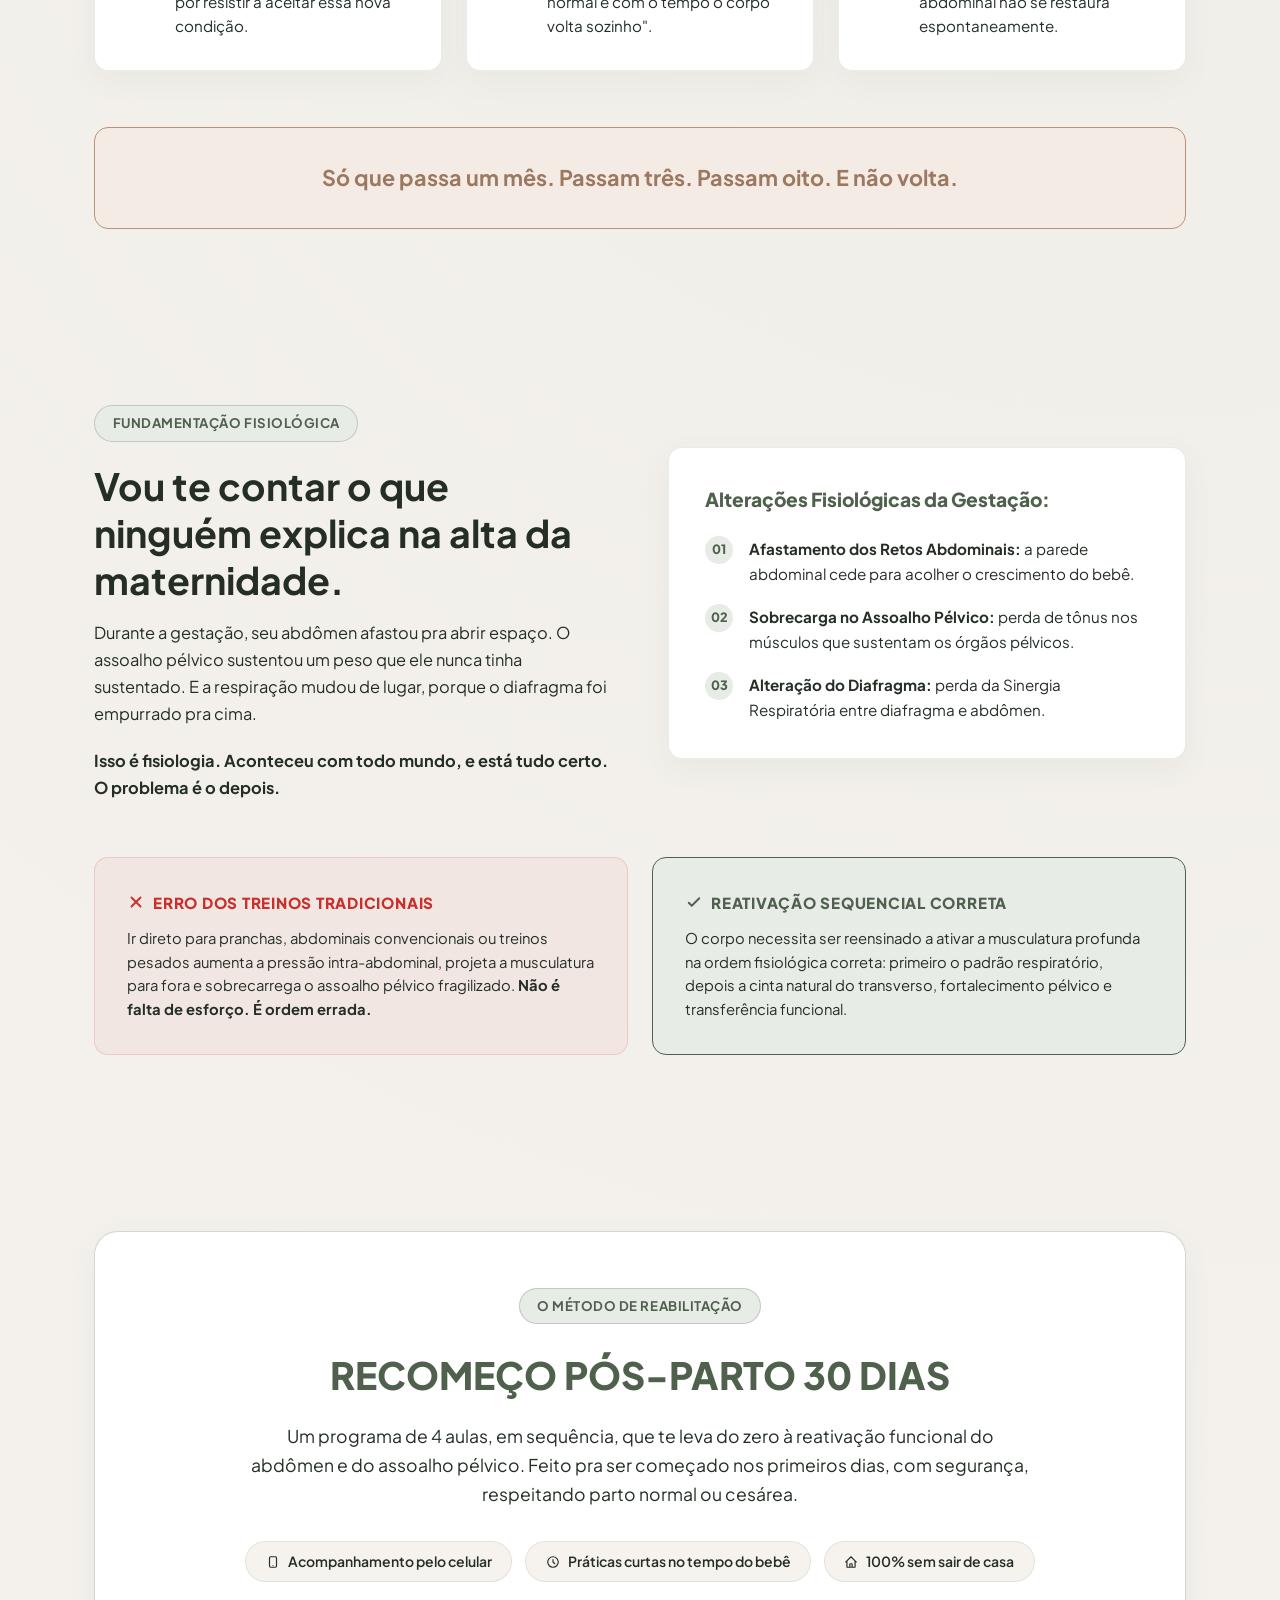
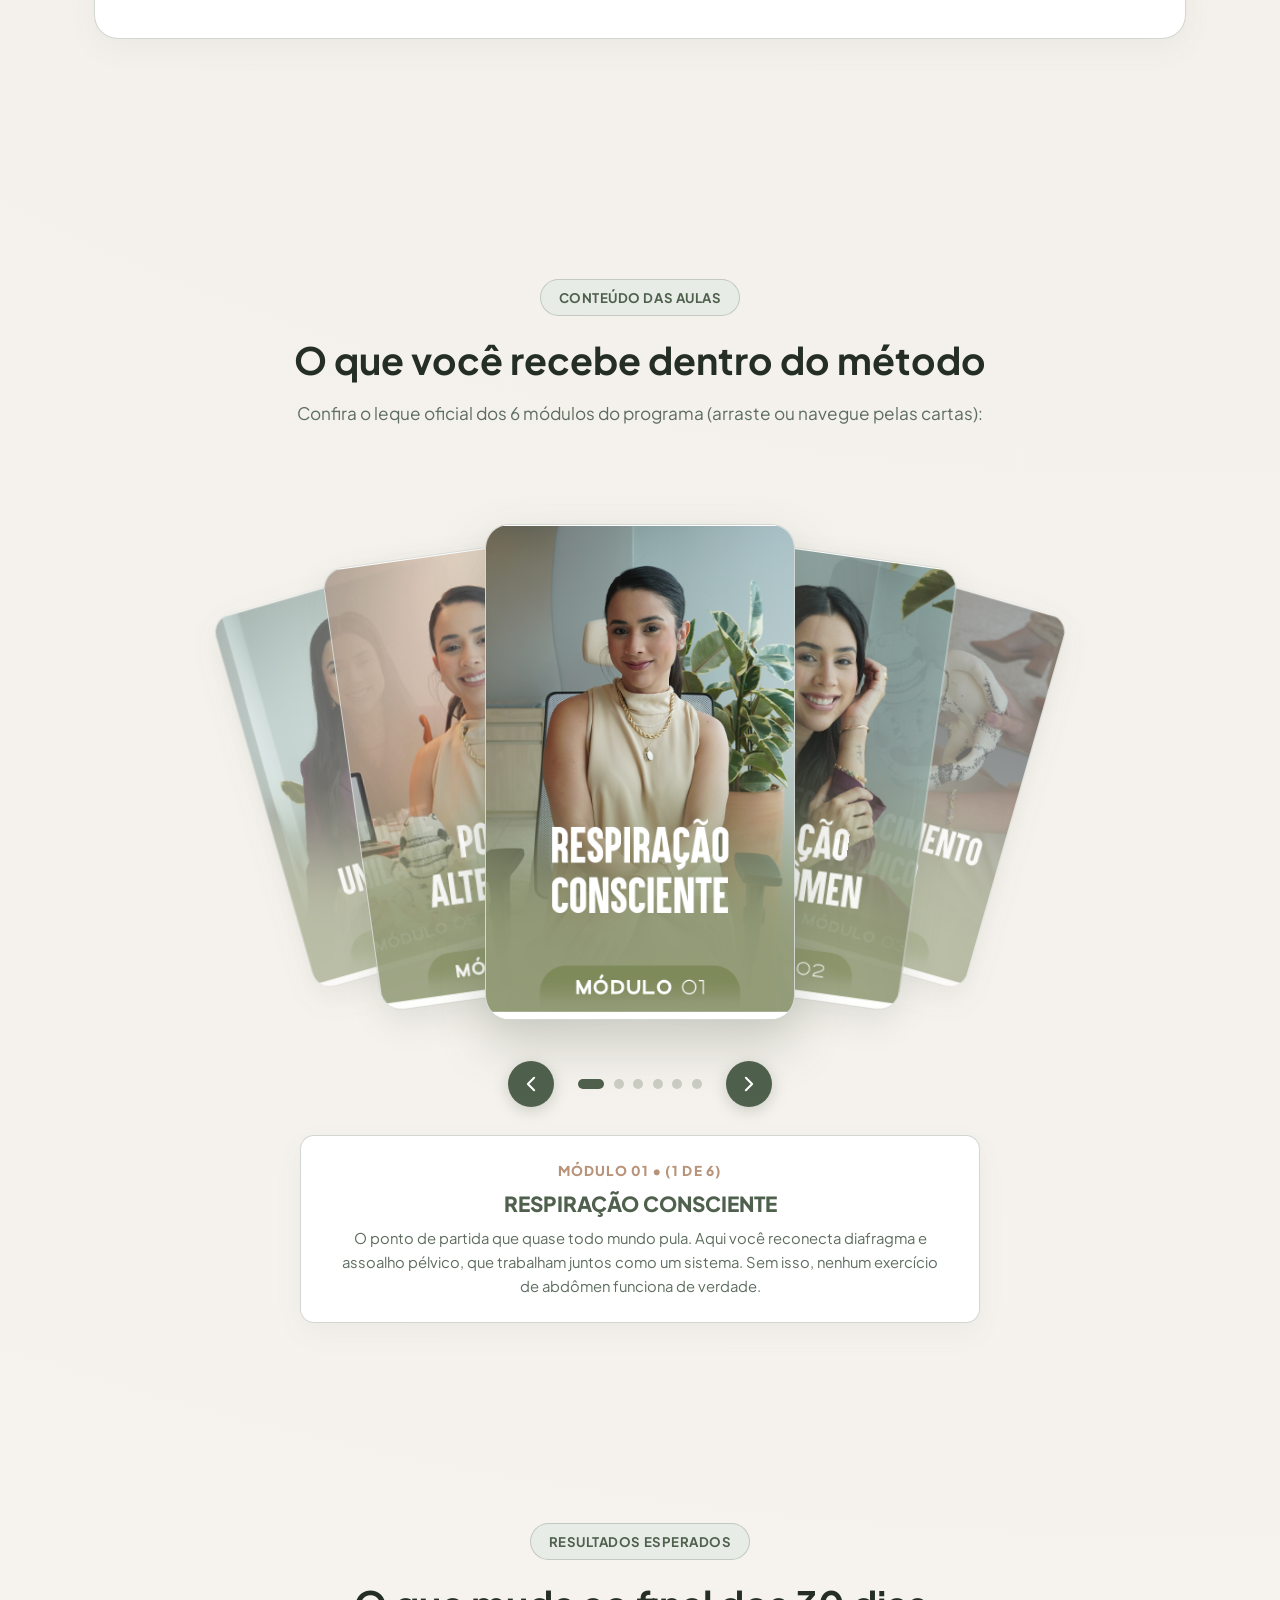
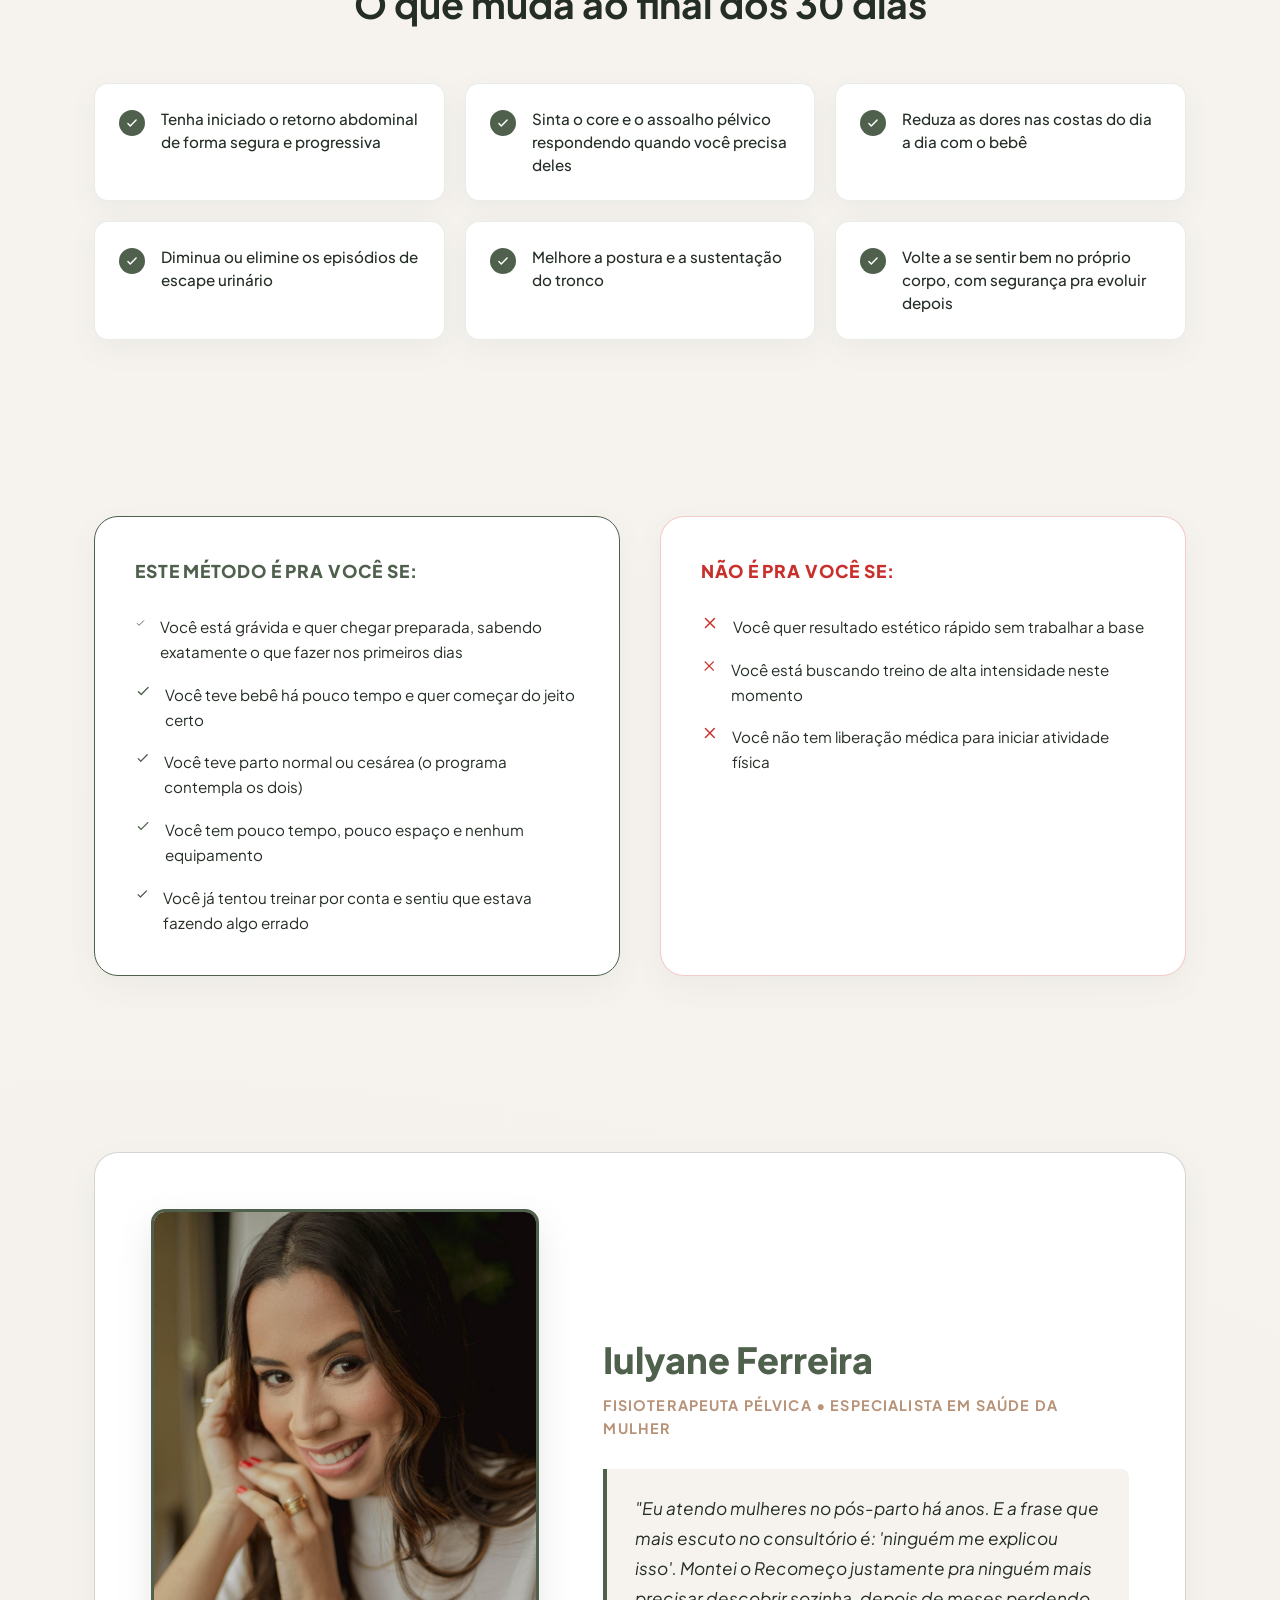
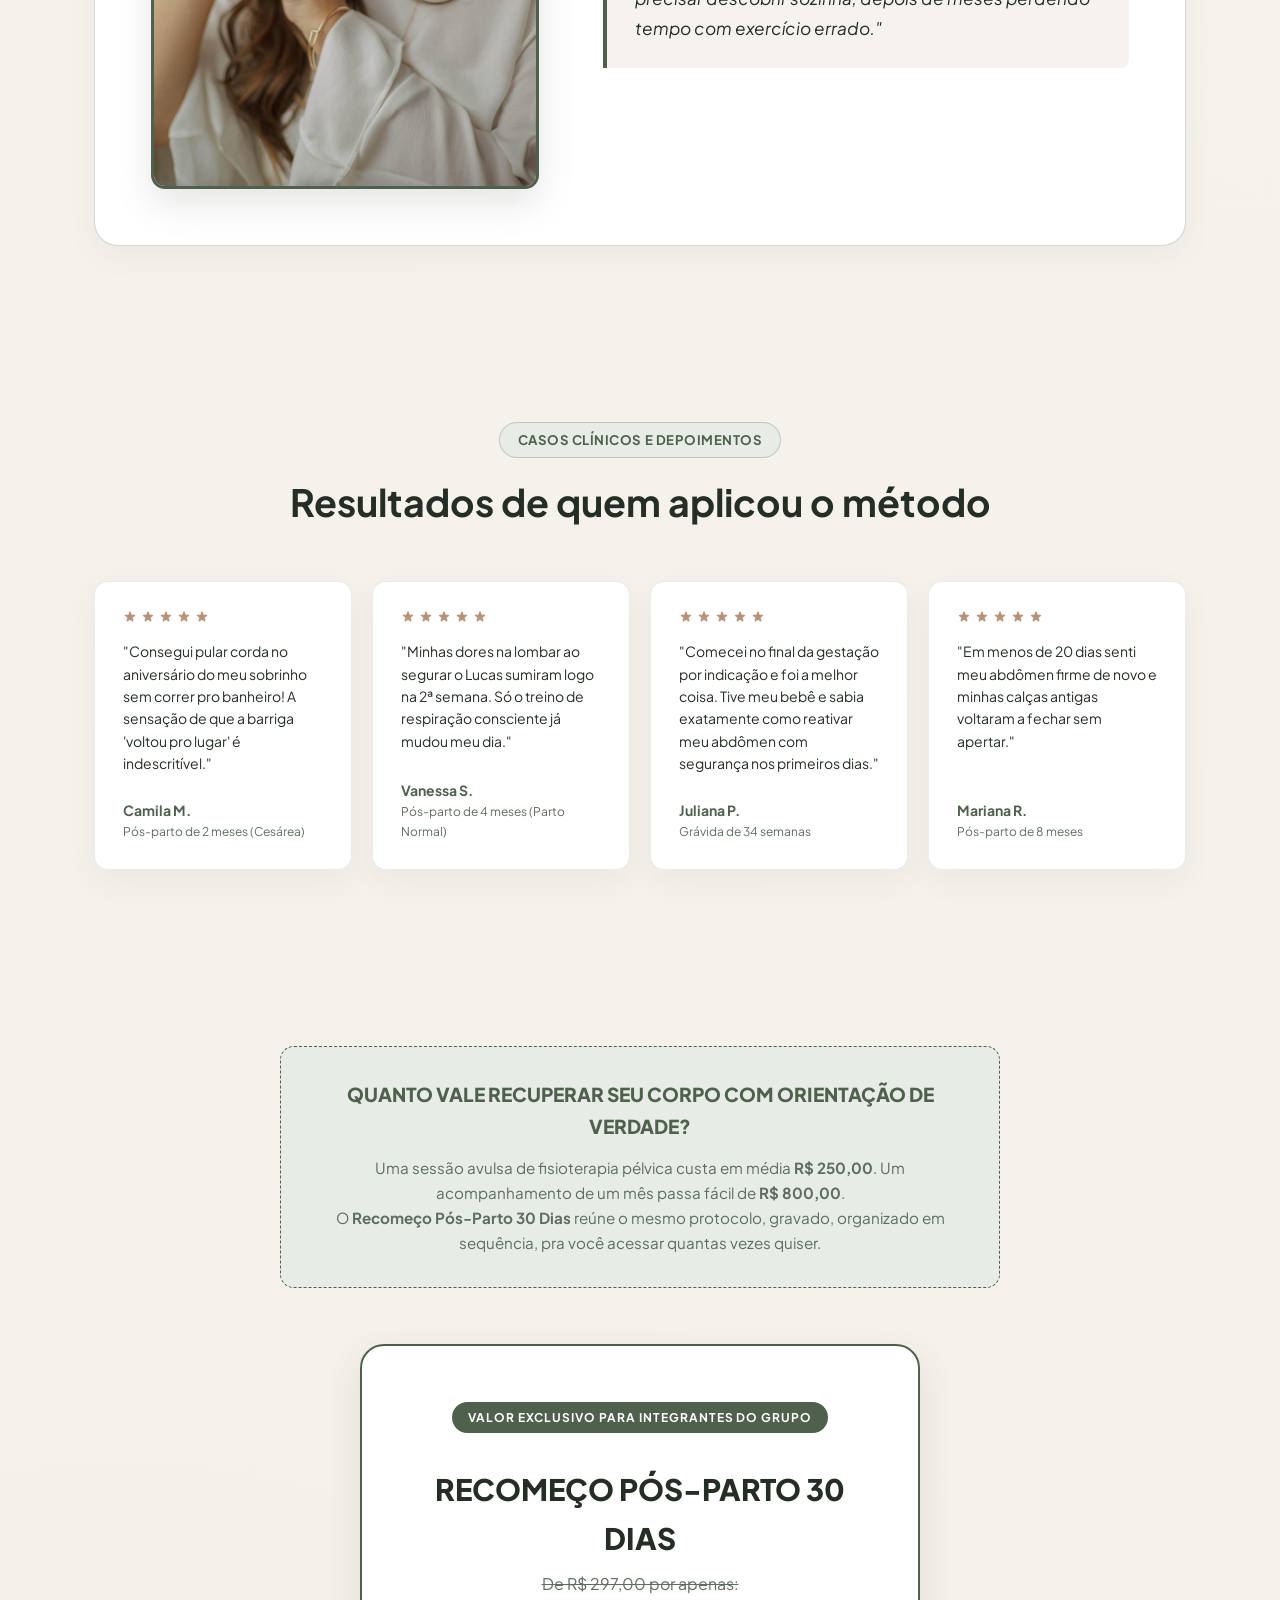
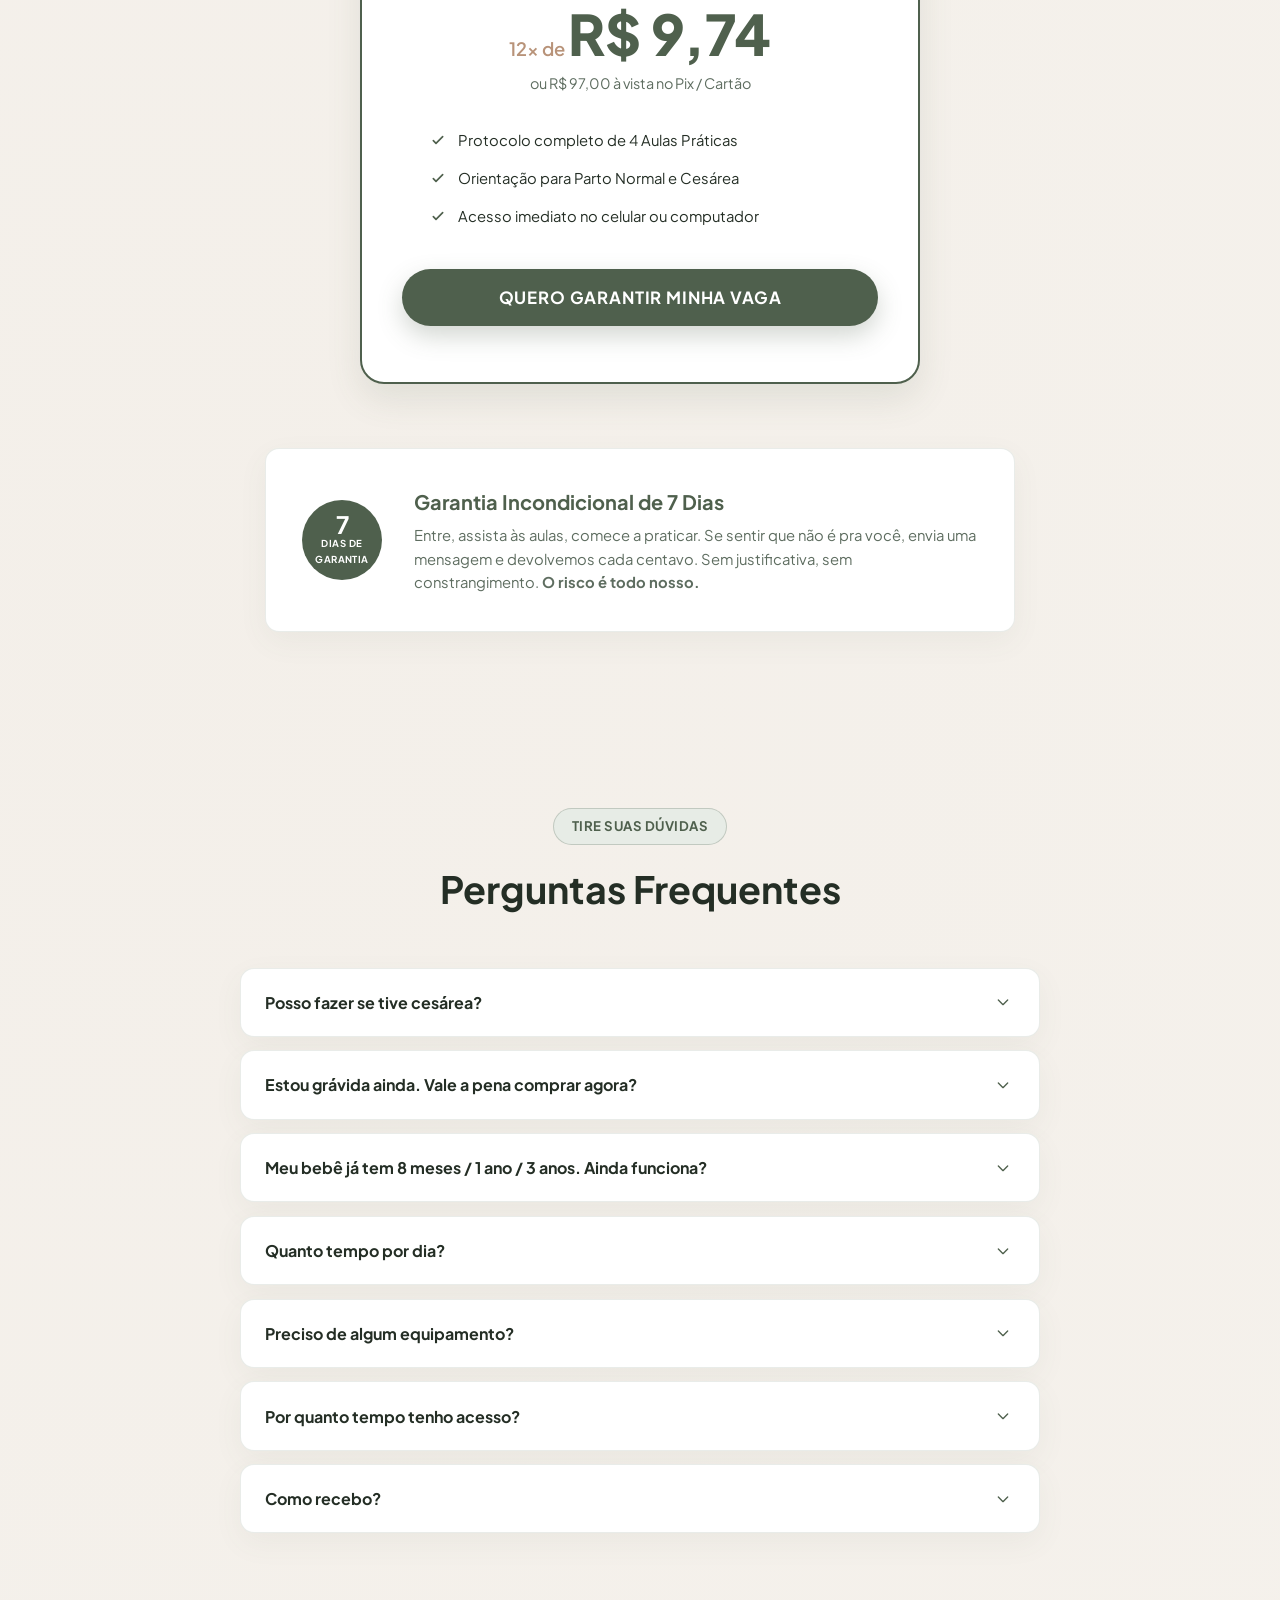
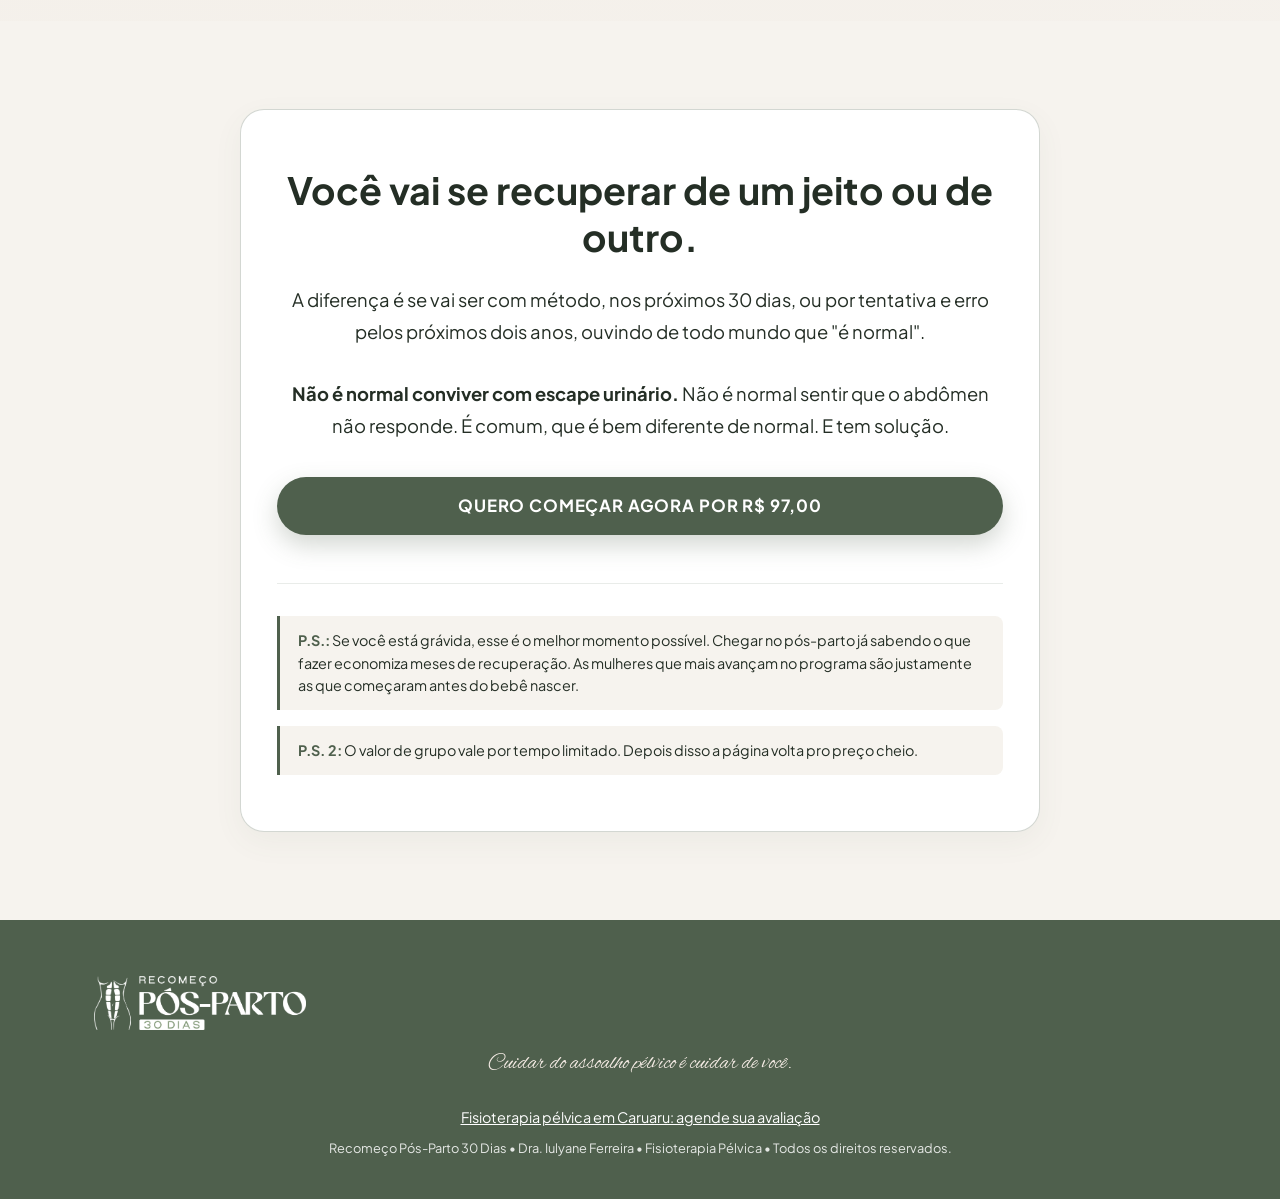
==== commit 2c48f9b3: "feat(seo): sitemap, robots, llms.txt, links internos e SEO de conteudo em /agendamento Co-Authored-B" ====
--- a/index.html
+++ b/index.html
@@ -796,6 +796,7 @@
     <div class="container">
       <img src="assets/images/logo_branca.png" alt="Logo Oficial Branca - Recomeço Pós-Parto 30 Dias" class="brand-footer-logo">
       <div class="footer-brand-tagline">Cuidar do assoalho pélvico é cuidar de você.</div>
+      <p style="font-size:0.9rem; margin:0.5rem 0;"><a href="/agendamento" style="text-decoration:underline;">Fisioterapia pélvica em Caruaru: agende sua avaliação</a></p>
       <p style="font-size:0.8rem; opacity:0.85;">Recomeço Pós-Parto 30 Dias • Dra. Iulyane Ferreira • Fisioterapia Pélvica • Todos os direitos reservados.</p>
     </div>
   </footer>
